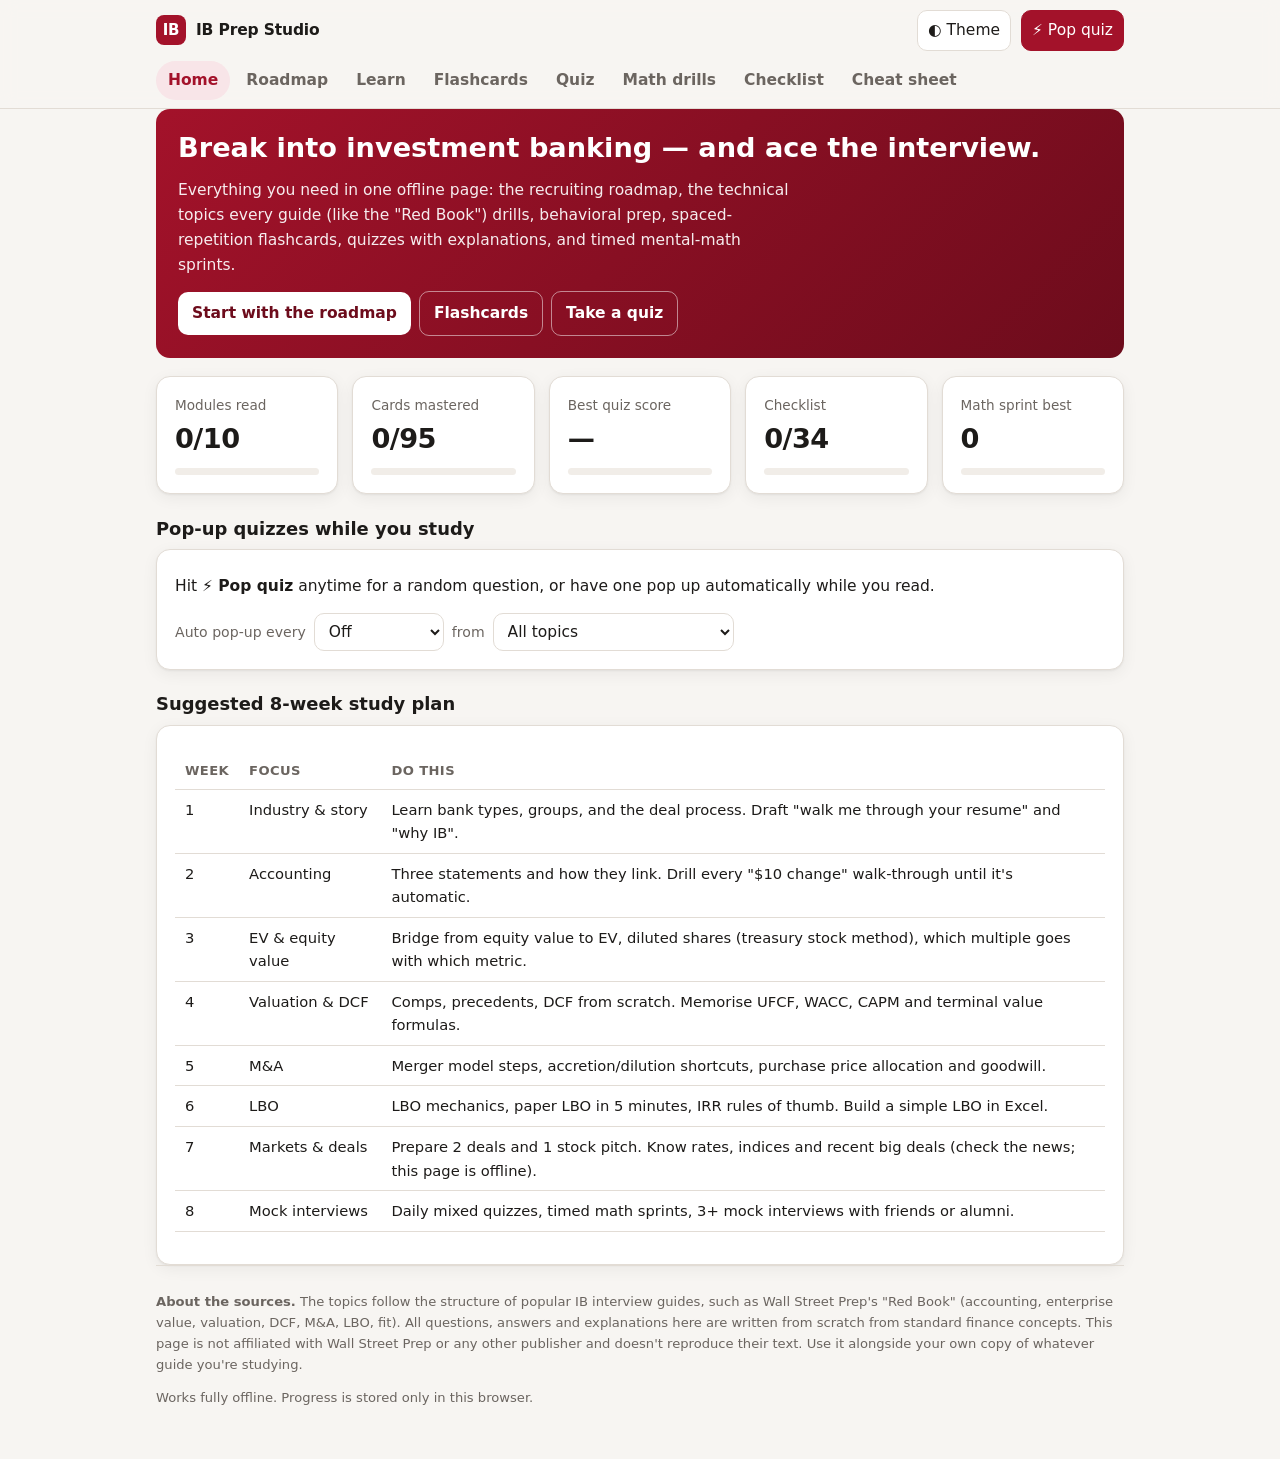
==== ib-prep/index.html @ a28af433 "Add IB Prep Studio: offline investment banking interview prep page Single self-contained HTML file (" ====
<!doctype html>
<html lang="en">
<head>
<meta charset="utf-8">
<meta name="viewport" content="width=device-width, initial-scale=1">
<title>IB Prep Studio</title>
<meta name="description" content="Offline study guide for breaking into investment banking: roadmap, technicals, flashcards, quizzes and mental-math drills.">
<style>
:root{
  --bg:#f7f5f2; --surface:#ffffff; --surface-2:#f1ede8; --text:#1d1b19; --muted:#6b6560;
  --border:#e2dcd5; --accent:#a3122a; --accent-2:#c7354b; --accent-soft:#f8e5e8;
  --good:#1f7a4d; --good-soft:#e2f3ea; --bad:#b42318; --bad-soft:#fde8e6; --warn:#9a6700; --warn-soft:#fff4d6;
  --shadow:0 1px 2px rgba(0,0,0,.05),0 4px 16px rgba(0,0,0,.06);
  --radius:14px;
  --mono:ui-monospace,SFMono-Regular,Menlo,Consolas,monospace;
}
@media (prefers-color-scheme: dark){
  :root:not([data-theme="light"]){
    --bg:#141213; --surface:#1d1b1c; --surface-2:#262324; --text:#f1ece8; --muted:#a8a09a;
    --border:#38332f; --accent:#e0566c; --accent-2:#f07a8c; --accent-soft:#3a1e24;
    --good:#4cc38a; --good-soft:#173326; --bad:#f2786b; --bad-soft:#3a1d1a; --warn:#e8b64c; --warn-soft:#3a2f14;
    --shadow:0 1px 2px rgba(0,0,0,.4),0 4px 16px rgba(0,0,0,.35);
  }
}
:root[data-theme="dark"]{
  --bg:#141213; --surface:#1d1b1c; --surface-2:#262324; --text:#f1ece8; --muted:#a8a09a;
  --border:#38332f; --accent:#e0566c; --accent-2:#f07a8c; --accent-soft:#3a1e24;
  --good:#4cc38a; --good-soft:#173326; --bad:#f2786b; --bad-soft:#3a1d1a; --warn:#e8b64c; --warn-soft:#3a2f14;
  --shadow:0 1px 2px rgba(0,0,0,.4),0 4px 16px rgba(0,0,0,.35);
}
*{box-sizing:border-box}
html{-webkit-text-size-adjust:100%}
body{margin:0;background:var(--bg);color:var(--text);font:15.5px/1.6 system-ui,-apple-system,"Segoe UI",Roboto,"Helvetica Neue",Arial,sans-serif}
a{color:var(--accent)}
code,.mono{font-family:var(--mono);font-size:.92em}
h1,h2,h3,h4{line-height:1.25;margin:0 0 .5em}
h2{font-size:1.45rem}
h3{font-size:1.12rem;margin-top:1.3em}
p{margin:.4em 0 .9em}
ul,ol{padding-left:1.25em;margin:.3em 0 1em}
li{margin:.25em 0}
button{font:inherit;color:inherit}
.wrap{max-width:1000px;margin:0 auto;padding:0 16px}

/* header */
header.top{position:sticky;top:0;z-index:20;background:var(--bg);background:color-mix(in srgb,var(--bg) 88%,transparent);backdrop-filter:blur(8px);border-bottom:1px solid var(--border)}
.bar{display:flex;align-items:center;gap:10px;padding:10px 0}
.brand{display:flex;align-items:center;gap:10px;font-weight:700;letter-spacing:-.01em;margin-right:auto;min-width:0}
.logo{width:30px;height:30px;border-radius:8px;background:var(--accent);color:#fff;display:grid;place-items:center;font-size:15px;flex:none}
.brand span{white-space:nowrap;overflow:hidden;text-overflow:ellipsis}
.iconbtn{border:1px solid var(--border);background:var(--surface);border-radius:10px;padding:7px 10px;cursor:pointer;white-space:nowrap}
.iconbtn:hover{border-color:var(--accent)}
.popbtn{background:var(--accent);color:#fff;border-color:var(--accent)}
.popbtn:hover{background:var(--accent-2)}
nav.tabs{display:flex;gap:4px;overflow-x:auto;padding:0 0 8px;scrollbar-width:none}
nav.tabs::-webkit-scrollbar{display:none}
nav.tabs button{border:0;background:transparent;padding:7px 12px;border-radius:999px;cursor:pointer;white-space:nowrap;color:var(--muted);font-weight:550}
nav.tabs button[aria-selected="true"]{background:var(--accent-soft);color:var(--accent)}
nav.tabs button:hover{color:var(--text)}

main{padding:22px 0 80px}
section.view{display:none}
section.view.active{display:block}

.card{background:var(--surface);border:1px solid var(--border);border-radius:var(--radius);padding:18px;box-shadow:var(--shadow)}
.grid{display:grid;gap:14px}
.g2{grid-template-columns:repeat(auto-fit,minmax(260px,1fr))}
.g4{grid-template-columns:repeat(auto-fit,minmax(170px,1fr))}
.muted{color:var(--muted)}
.small{font-size:.88rem}
.pill{display:inline-block;padding:2px 9px;border-radius:999px;background:var(--surface-2);color:var(--muted);font-size:.8rem;font-weight:600}
.pill.acc{background:var(--accent-soft);color:var(--accent)}
.hero{padding:22px;border-radius:var(--radius);background:linear-gradient(135deg,var(--accent) 0%,#6d0c1c 100%);color:#fff;margin-bottom:18px}
.hero h1{font-size:1.7rem}
.hero p{opacity:.92;max-width:62ch}
.hero .row{display:flex;flex-wrap:wrap;gap:8px;margin-top:12px}
.hero button{background:#fff;color:#6d0c1c;border:0;border-radius:10px;padding:9px 14px;font-weight:650;cursor:pointer}
.hero button.ghost{background:transparent;color:#fff;border:1px solid rgba(255,255,255,.5)}
.stat .num{font-size:1.7rem;font-weight:750;letter-spacing:-.02em}
.stat .lbl{color:var(--muted);font-size:.85rem}
.meter{height:7px;background:var(--surface-2);border-radius:99px;overflow:hidden;margin-top:8px}
.meter > i{display:block;height:100%;background:var(--accent);border-radius:99px;transition:width .3s}
.note{border-left:3px solid var(--accent);background:var(--accent-soft);padding:10px 14px;border-radius:0 10px 10px 0;margin:12px 0}
.note.warn{border-color:var(--warn);background:var(--warn-soft)}
.formula{font-family:var(--mono);background:var(--surface-2);border:1px solid var(--border);border-radius:10px;padding:10px 12px;margin:8px 0 12px;overflow-x:auto;white-space:pre;font-size:.88rem;line-height:1.55}
table{width:100%;border-collapse:collapse;margin:8px 0 14px;font-size:.92rem}
th,td{text-align:left;padding:8px 10px;border-bottom:1px solid var(--border);vertical-align:top}
th{color:var(--muted);font-weight:600;font-size:.82rem;text-transform:uppercase;letter-spacing:.03em}
.tablewrap{overflow-x:auto}
.tablewrap table{min-width:520px}
.btn{border:1px solid var(--border);background:var(--surface);border-radius:10px;padding:9px 14px;cursor:pointer;font-weight:600}
.btn:hover{border-color:var(--accent)}
.btn.primary{background:var(--accent);border-color:var(--accent);color:#fff}
.btn.primary:hover{background:var(--accent-2)}
.btn.good{background:var(--good);border-color:var(--good);color:#fff}
.btn.bad{background:var(--bad);border-color:var(--bad);color:#fff}
.btn:disabled{opacity:.5;cursor:not-allowed}
.row{display:flex;flex-wrap:wrap;gap:8px;align-items:center}
select,input[type=text],input[type=search],input[type=number]{font:inherit;color:var(--text);background:var(--surface);border:1px solid var(--border);border-radius:10px;padding:8px 10px;max-width:100%}
select:focus,input:focus,button:focus-visible{outline:2px solid var(--accent);outline-offset:1px}

/* timeline */
.timeline{position:relative;margin:10px 0 0;padding-left:22px}
.timeline:before{content:"";position:absolute;left:7px;top:6px;bottom:6px;width:2px;background:var(--border)}
.step{position:relative;margin-bottom:16px}
.step:before{content:"";position:absolute;left:-20px;top:6px;width:12px;height:12px;border-radius:50%;background:var(--accent);box-shadow:0 0 0 3px var(--bg)}
.step h4{margin:0 0 4px}

/* learn */
.learn-layout{display:grid;grid-template-columns:230px 1fr;gap:18px;align-items:start}
.learn-layout > *{min-width:0}
.side{position:sticky;top:120px;display:flex;flex-direction:column;gap:2px}
.side button{border:0;background:transparent;text-align:left;padding:8px 10px;border-radius:9px;cursor:pointer;color:var(--muted);font-weight:550;display:flex;justify-content:space-between;gap:6px}
.side button[aria-current="true"]{background:var(--surface);color:var(--text);box-shadow:var(--shadow)}
.side button .tick{color:var(--good)}
.module h2{display:flex;align-items:center;gap:10px;flex-wrap:wrap}
.module-foot{display:flex;flex-wrap:wrap;gap:8px;margin-top:18px;padding-top:14px;border-top:1px solid var(--border)}
details{border:1px solid var(--border);border-radius:10px;padding:8px 12px;margin:8px 0;background:var(--surface)}
details summary{cursor:pointer;font-weight:600}
@media (max-width:760px){
  .learn-layout{grid-template-columns:1fr}
  .side{position:static;flex-direction:row;overflow-x:auto;scrollbar-width:none}
  .side::-webkit-scrollbar{display:none}
  .side button{white-space:nowrap}
}

/* flashcards */
.fc-stage{perspective:1400px;margin:14px 0}
.fc{position:relative;width:100%;min-height:300px;cursor:pointer;transform-style:preserve-3d;transition:transform .45s cubic-bezier(.2,.7,.2,1)}
.fc.flipped{transform:rotateY(180deg)}
.fc-face{position:absolute;inset:0;backface-visibility:hidden;-webkit-backface-visibility:hidden;background:var(--surface);border:1px solid var(--border);border-radius:18px;box-shadow:var(--shadow);padding:24px;display:flex;flex-direction:column;overflow:auto}
.fc-back{transform:rotateY(180deg)}
.fc-q{font-size:1.25rem;font-weight:650;margin:auto 0;text-align:center}
.fc-a{font-size:.98rem}
.fc-meta{display:flex;justify-content:space-between;gap:8px;color:var(--muted);font-size:.82rem}
.boxes{display:flex;gap:4px}
.boxes i{width:9px;height:9px;border-radius:50%;background:var(--surface-2);border:1px solid var(--border)}
.boxes i.on{background:var(--good);border-color:var(--good)}
.kbd{font-family:var(--mono);font-size:.78rem;border:1px solid var(--border);border-bottom-width:2px;border-radius:5px;padding:0 5px;background:var(--surface)}

/* quiz */
.opt{display:block;width:100%;text-align:left;border:1.5px solid var(--border);background:var(--surface);border-radius:12px;padding:12px 14px;margin:8px 0;cursor:pointer}
.opt:hover:not(:disabled){border-color:var(--accent)}
.opt.correct{border-color:var(--good);background:var(--good-soft)}
.opt.wrong{border-color:var(--bad);background:var(--bad-soft)}
.opt:disabled{cursor:default}
.explain{border-radius:10px;padding:10px 14px;margin-top:10px;background:var(--surface-2)}
.qhead{display:flex;justify-content:space-between;align-items:center;gap:8px;margin-bottom:10px;flex-wrap:wrap}
.qtext{font-size:1.12rem;font-weight:650;margin:6px 0 10px}

/* modal */
.overlay{position:fixed;inset:0;background:rgba(10,8,8,.55);display:none;align-items:center;justify-content:center;padding:16px;z-index:50}
.overlay.open{display:flex}
.modal{background:var(--bg);border:1px solid var(--border);border-radius:18px;max-width:620px;width:100%;max-height:90vh;overflow:auto;padding:20px;box-shadow:0 20px 60px rgba(0,0,0,.35);animation:pop .22s ease-out}
@keyframes pop{from{transform:scale(.96);opacity:0}to{transform:none;opacity:1}}
.modal-head{display:flex;justify-content:space-between;align-items:center;gap:10px;margin-bottom:6px}

/* checklist */
.chk{display:flex;gap:10px;align-items:flex-start;padding:8px 4px;border-bottom:1px dashed var(--border);cursor:pointer}
.chk input{margin-top:5px;accent-color:var(--accent);width:17px;height:17px;flex:none}
.chk.done span{color:var(--muted);text-decoration:line-through}

/* drills */
.drill-q{font-size:2.1rem;font-weight:750;text-align:center;margin:18px 0 10px;font-family:var(--mono);letter-spacing:-.02em}
.drill-in{font-size:1.4rem;text-align:center;width:220px}
.timer{font-family:var(--mono);font-size:1.2rem;font-weight:700}
.flash-good{animation:fg .35s}
.flash-bad{animation:fb .35s}
@keyframes fg{50%{box-shadow:0 0 0 4px var(--good)}}
@keyframes fb{50%{box-shadow:0 0 0 4px var(--bad)}}

.toast{position:fixed;bottom:18px;left:50%;transform:translateX(-50%);background:var(--text);color:var(--bg);padding:10px 16px;border-radius:12px;font-weight:600;z-index:60;opacity:0;pointer-events:none;transition:opacity .25s}
.toast.show{opacity:1}
footer{color:var(--muted);font-size:.82rem;padding:20px 0 40px;border-top:1px solid var(--border)}
@media (max-width:520px){
  .hide-sm{display:none}
  .fc{min-height:340px}
  .fc-q{font-size:1.1rem}
  .hero h1{font-size:1.4rem}
}
</style>
</head>
<body>
<header class="top">
  <div class="wrap">
    <div class="bar">
      <div class="brand"><div class="logo">IB</div><span>IB Prep Studio</span></div>
      <button class="iconbtn" id="themeBtn" title="Toggle theme">◐<span class="hide-sm"> Theme</span></button>
      <button class="iconbtn popbtn" id="popBtn" title="Random pop quiz question">⚡<span class="hide-sm"> Pop quiz</span></button>
    </div>
    <nav class="tabs" role="tablist" id="tabs">
      <button data-view="home">Home</button>
      <button data-view="roadmap">Roadmap</button>
      <button data-view="learn">Learn</button>
      <button data-view="flash">Flashcards</button>
      <button data-view="quiz">Quiz</button>
      <button data-view="drills">Math drills</button>
      <button data-view="check">Checklist</button>
      <button data-view="cheat">Cheat sheet</button>
    </nav>
  </div>
</header>

<main class="wrap">

<!-- HOME -->
<section class="view" id="view-home">
  <div class="hero">
    <h1>Break into investment banking — and ace the interview.</h1>
    <p>Everything you need in one offline page: the recruiting roadmap, the technical topics every guide (like the "Red Book") drills, behavioral prep, spaced-repetition flashcards, quizzes with explanations, and timed mental-math sprints.</p>
    <div class="row">
      <button data-go="roadmap">Start with the roadmap</button>
      <button class="ghost" data-go="flash">Flashcards</button>
      <button class="ghost" data-go="quiz">Take a quiz</button>
    </div>
  </div>
  <div class="grid g4" id="dash"></div>
  <h3>Pop-up quizzes while you study</h3>
  <div class="card">
    <p>Hit <b>⚡ Pop quiz</b> anytime for a random question, or have one pop up automatically while you read.</p>
    <div class="row">
      <label for="popInterval" class="small muted">Auto pop-up every</label>
      <select id="popInterval">
        <option value="0">Off</option>
        <option value="3">3 minutes</option>
        <option value="5">5 minutes</option>
        <option value="10">10 minutes</option>
        <option value="15">15 minutes</option>
      </select>
      <label for="popTopic" class="small muted">from</label>
      <select id="popTopic"></select>
    </div>
  </div>
  <h3>Suggested 8-week study plan</h3>
  <div class="card tablewrap">
    <table>
      <thead><tr><th>Week</th><th>Focus</th><th>Do this</th></tr></thead>
      <tbody>
        <tr><td>1</td><td>Industry &amp; story</td><td>Learn bank types, groups, and the deal process. Draft "walk me through your resume" and "why IB".</td></tr>
        <tr><td>2</td><td>Accounting</td><td>Three statements and how they link. Drill every "$10 change" walk-through until it's automatic.</td></tr>
        <tr><td>3</td><td>EV &amp; equity value</td><td>Bridge from equity value to EV, diluted shares (treasury stock method), which multiple goes with which metric.</td></tr>
        <tr><td>4</td><td>Valuation &amp; DCF</td><td>Comps, precedents, DCF from scratch. Memorise UFCF, WACC, CAPM and terminal value formulas.</td></tr>
        <tr><td>5</td><td>M&amp;A</td><td>Merger model steps, accretion/dilution shortcuts, purchase price allocation and goodwill.</td></tr>
        <tr><td>6</td><td>LBO</td><td>LBO mechanics, paper LBO in 5 minutes, IRR rules of thumb. Build a simple LBO in Excel.</td></tr>
        <tr><td>7</td><td>Markets &amp; deals</td><td>Prepare 2 deals and 1 stock pitch. Know rates, indices and recent big deals (check the news; this page is offline).</td></tr>
        <tr><td>8</td><td>Mock interviews</td><td>Daily mixed quizzes, timed math sprints, 3+ mock interviews with friends or alumni.</td></tr>
      </tbody>
    </table>
  </div>
</section>

<!-- ROADMAP -->
<section class="view" id="view-roadmap">
  <h2>The roadmap: how people actually get in</h2>
  <p class="muted">Timelines shift every year and differ by country. Check your school's career office and bank websites for current dates.</p>

  <div class="grid g2">
    <div class="card">
      <h3 style="margin-top:0">The recruiting funnel</h3>
      <div class="timeline">
        <div class="step"><h4>1 · Foundations</h4><div class="small">Strong grades, a finance or investing club, leadership roles, any finance-adjacent experience (boutique, Big 4 valuation/transaction services, corporate finance, equity research, PE/VC internships).</div></div>
        <div class="step"><h4>2 · Networking</h4><div class="small">Alumni and bankers via cold emails and LinkedIn. Aim for 2–4 calls a week and track every contact. Referrals get you past resume screens.</div></div>
        <div class="step"><h4>3 · Applications</h4><div class="small">Apply early: many programs fill on a rolling basis. One-page resume, tailored cover letter where required.</div></div>
        <div class="step"><h4>4 · Screens</h4><div class="small">Online tests (numerical, logical, situational), recorded video interviews (HireVue-style), phone screens.</div></div>
        <div class="step"><h4>5 · Superday</h4><div class="small">3–6 back-to-back interviews with analysts up to MDs: fit, technicals, deal discussion. Some firms add a case study or modeling test.</div></div>
        <div class="step"><h4>6 · Internship → return offer</h4><div class="small">The summer internship is the main route to a full-time analyst offer. Work hard, be reliable, catch your own mistakes.</div></div>
      </div>
    </div>
    <div class="card">
      <h3 style="margin-top:0">Entry points</h3>
      <table>
        <tr><th>Route</th><th>Notes</th></tr>
        <tr><td><b>Undergrad summer analyst</b></td><td>Main route. In the US, recruiting for junior-year internships often starts in sophomore year.</td></tr>
        <tr><td><b>UK / Europe</b></td><td>Spring weeks (first year) → summer internship (penultimate year), plus off-cycle internships.</td></tr>
        <tr><td><b>Asia (HK, SG, SEA)</b></td><td>Summer and off-cycle internships are common. Local language and market knowledge are real advantages.</td></tr>
        <tr><td><b>MBA associate</b></td><td>Career switchers. Summer associate between MBA years.</td></tr>
        <tr><td><b>Lateral</b></td><td>From Big 4 deal advisory, corporate banking, boutiques, or corporate development. Your deal experience matters most.</td></tr>
      </table>
    </div>
  </div>

  <h3>Know the landscape</h3>
  <div class="grid g2">
    <div class="card">
      <h4>Bank tiers</h4>
      <ul class="small">
        <li><b>Bulge bracket:</b> global, full-service (e.g., Goldman Sachs, Morgan Stanley, J.P. Morgan, BofA, Citi). Big balance sheets, every product.</li>
        <li><b>Elite boutiques:</b> advisory-focused, big M&amp;A deals (e.g., Evercore, Lazard, Centerview, PJT, Moelis, Perella Weinberg).</li>
        <li><b>Middle market:</b> smaller deals, often private companies (e.g., Houlihan Lokey, William Blair, Harris Williams, Baird, Lincoln).</li>
        <li><b>Regional / local banks &amp; boutiques:</b> strong in their home market. A good way in, and a good way to lateral later.</li>
      </ul>
    </div>
    <div class="card">
      <h4>Groups</h4>
      <ul class="small">
        <li><b>Coverage (industry):</b> TMT, Healthcare, FIG (banks/insurers), Industrials, Consumer &amp; Retail, Energy, Real Estate, Infrastructure.</li>
        <li><b>Product:</b> M&amp;A, ECM (IPOs, follow-ons), DCM (bonds), Leveraged Finance, Restructuring.</li>
        <li><b>Hierarchy:</b> Analyst → Associate → Vice President → Director / SVP → Managing Director.</li>
      </ul>
    </div>
  </div>

  <h3>What an analyst actually does</h3>
  <div class="card">
    <ul>
      <li>Builds and updates <b>models</b>: comps, DCFs, merger models, LBOs, three-statement models.</li>
      <li>Makes <b>pitch books</b> and marketing materials: teasers, CIMs, management presentations.</li>
      <li>Runs <b>deal process</b> logistics: buyer lists, data rooms, NDAs, tracking bids, diligence requests.</li>
      <li>Checks everything. Accuracy and attention to detail matter more than brilliance in year one.</li>
    </ul>
    <h4>A typical sell-side M&amp;A process</h4>
    <ol class="small">
      <li><b>Preparation:</b> pitch and win the mandate, gather information, build the model, write the teaser and CIM, build the buyer list.</li>
      <li><b>Round 1:</b> send teasers → buyers sign NDAs → CIM → non-binding indications of interest (IOIs).</li>
      <li><b>Round 2:</b> shortlist → management presentations, data room access, site visits → binding letters of intent (LOIs) with a markup of the purchase agreement.</li>
      <li><b>Negotiation &amp; signing:</b> pick the winner, negotiate the purchase agreement (SPA / merger agreement), fairness opinion, sign.</li>
      <li><b>Closing:</b> regulatory and shareholder approvals, financing, close.</li>
    </ol>
  </div>

  <h3>Networking that works</h3>
  <div class="grid g2">
    <div class="card">
      <h4>Cold email template</h4>
      <div class="formula" style="white-space:pre-wrap">Subject: [School] student — quick question about [Bank] [Group]

Hi [Name],

I'm a [year] at [School] studying [major], and I'm interested in [group / investment banking]. I noticed you also [went to X / worked at Y] and would really value 15 minutes of your perspective on your path and the team.

Would you have time for a short call in the next two weeks? Happy to work around your schedule.

Best,
[Name] · [phone] · resume attached</div>
    </div>
    <div class="card">
      <h4>Coffee chat playbook</h4>
      <ul class="small">
        <li>Research them first: LinkedIn, deals their group announced.</li>
        <li>Open with a 30-second version of your story.</li>
        <li>Ask about <i>them</i>: how they chose the group, a deal they enjoyed, what makes analysts successful, culture.</li>
        <li>Don't ask for a job. At the end ask: "Is there anyone else you'd suggest I speak with?"</li>
        <li>Thank-you note within 24 hours; update them occasionally (e.g., when you apply).</li>
        <li>Track name, firm, date, notes, and follow-up in a spreadsheet.</li>
      </ul>
    </div>
  </div>

  <h3>Resume rules</h3>
  <div class="card">
    <ul>
      <li><b>One page.</b> Education at the top (students), then experience, then leadership/activities, then skills &amp; interests.</li>
      <li>Every bullet: <b>action verb + what you did + quantified result</b>. "Built a DCF valuing a $250M target, used in the investment committee memo" beats "Helped with valuation".</li>
      <li>Include GPA if strong; test scores optional by region.</li>
      <li>Interests line: specific and true (they will ask about it).</li>
      <li>Anything on the page is fair game in an interview. Be ready to go deep on every line.</li>
    </ul>
  </div>
</section>

<!-- LEARN -->
<section class="view" id="view-learn">
  <div class="learn-layout">
    <div class="side" id="learnSide"></div>
    <div id="learnBody"></div>
  </div>
</section>

<!-- FLASHCARDS -->
<section class="view" id="view-flash">
  <h2>Flashcards</h2>
  <div class="row">
    <select id="fcDeck" aria-label="Deck"></select>
    <select id="fcMode" aria-label="Mode">
      <option value="due">Not yet mastered</option>
      <option value="all">All cards</option>
    </select>
    <input type="search" id="fcSearch" placeholder="Search cards…" aria-label="Search cards">
    <button class="btn" id="fcShuffle">Shuffle</button>
  </div>
  <div class="row small muted" style="margin-top:10px" id="fcStats"></div>
  <div class="meter"><i id="fcMeter" style="width:0"></i></div>
  <div class="fc-stage">
    <div class="fc" id="fc" tabindex="0" aria-live="polite">
      <div class="fc-face fc-front"><div class="fc-meta"><span id="fcTopic"></span><span id="fcPos"></span></div><div class="fc-q" id="fcQ"></div><div class="small muted" style="text-align:center">Tap or press <span class="kbd">Space</span> to flip</div></div>
      <div class="fc-face fc-back"><div class="fc-meta"><span>Answer</span><span class="boxes" id="fcBoxes"></span></div><div class="fc-a" id="fcA"></div></div>
    </div>
  </div>
  <div class="row" style="justify-content:center">
    <button class="btn" id="fcPrev">← Prev</button>
    <button class="btn bad" id="fcAgain">Again <span class="kbd">1</span></button>
    <button class="btn good" id="fcGot">Got it <span class="kbd">2</span></button>
    <button class="btn" id="fcNext">Next →</button>
  </div>
  <p class="small muted" style="text-align:center;margin-top:12px">Spaced repetition: "Got it" three times marks a card as mastered. "Again" sends it back to the start. Progress is saved in this browser.</p>
  <div style="text-align:center"><button class="btn" id="fcReset">Reset flashcard progress</button></div>
</section>

<!-- QUIZ -->
<section class="view" id="view-quiz">
  <h2>Quiz</h2>
  <div id="quizSetup" class="card">
    <div class="row">
      <label class="small muted" for="qTopic">Topic</label>
      <select id="qTopic"></select>
      <label class="small muted" for="qCount">Questions</label>
      <select id="qCount"><option>5</option><option selected>10</option><option>20</option><option value="999">All</option></select>
      <label class="small muted"><input type="checkbox" id="qTimed"> 45s timer per question</label>
      <button class="btn primary" id="qStart">Start quiz</button>
    </div>
    <div id="qHistory" class="small muted" style="margin-top:12px"></div>
  </div>
  <div id="quizRun" class="card" style="display:none"></div>
</section>

<!-- DRILLS -->
<section class="view" id="view-drills">
  <h2>Mental-math sprint</h2>
  <p class="muted">Banks and online tests reward quick arithmetic: percentages, multiples, growth. Answer as many as you can in 60 seconds. Answers are whole numbers.</p>
  <div class="card" id="drillCard" style="text-align:center">
    <div class="row" style="justify-content:space-between">
      <span>Score: <b id="drScore">0</b></span>
      <span class="timer" id="drTimer">60.0</span>
      <span class="small muted">Best: <b id="drBest">0</b></span>
    </div>
    <div class="drill-q" id="drQ">Ready?</div>
    <div class="row" style="justify-content:center">
      <input type="number" inputmode="decimal" id="drIn" class="drill-in" aria-label="Your answer" disabled>
    </div>
    <div class="row" style="justify-content:center;margin-top:12px">
      <button class="btn primary" id="drStart">Start 60s sprint</button>
      <button class="btn" id="drSkip" disabled>Skip</button>
    </div>
    <div id="drLog" class="small muted" style="margin-top:12px;text-align:left"></div>
  </div>
  <h3>Brain teasers</h3>
  <div id="teasers"></div>
</section>

<!-- CHECKLIST -->
<section class="view" id="view-check">
  <h2>Prep checklist</h2>
  <p class="muted">Tick things off as you go. Saved in this browser.</p>
  <div class="meter" style="margin-bottom:16px"><i id="chkMeter" style="width:0"></i></div>
  <div class="grid g2" id="checklist"></div>
</section>

<!-- CHEAT SHEET -->
<section class="view" id="view-cheat">
  <h2>Formula cheat sheet</h2>
  <div class="grid g2">
    <div class="card"><h4>Enterprise value bridge</h4>
<div class="formula">EV = Equity Value
   + Debt + Preferred Stock
   + Noncontrolling Interest
   − Cash &amp; Equivalents
   (+ other debt-like items:
      leases, unfunded pensions)</div></div>
    <div class="card"><h4>Diluted shares (treasury stock method)</h4>
<div class="formula">New shares = ITM options
  − (options × strike) ÷ share price
Diluted = Basic + New shares (+ ITM RSUs,
  ITM convertibles)</div></div>
    <div class="card"><h4>Unlevered free cash flow</h4>
<div class="formula">UFCF = EBIT × (1 − t)
     + D&amp;A (and other non-cash)
     − CapEx
     − Increase in NWC</div></div>
    <div class="card"><h4>Levered free cash flow</h4>
<div class="formula">LFCF = Net Income + D&amp;A
     − CapEx − Increase in NWC
     − Mandatory debt repayment
(discount at cost of equity → equity value)</div></div>
    <div class="card"><h4>WACC &amp; CAPM</h4>
<div class="formula">WACC = E/(D+E) × Re + D/(D+E) × Rd × (1 − t)
Re   = Rf + β × (Equity Risk Premium)</div></div>
    <div class="card"><h4>Beta</h4>
<div class="formula">βu = βL ÷ [1 + (1 − t) × D/E]
βL = βu × [1 + (1 − t) × D/E]</div></div>
    <div class="card"><h4>Terminal value</h4>
<div class="formula">Gordon growth:
  TVn = FCFn × (1 + g) ÷ (WACC − g)
Exit multiple:
  TVn = EBITDAn × exit multiple
PV  = TVn ÷ (1 + WACC)^n</div></div>
    <div class="card"><h4>Accretion / dilution shortcut</h4>
<div class="formula">Cost of cash  = forgone interest × (1 − t)
Cost of debt  = interest rate × (1 − t)
Cost of stock = acquirer E/P (1 ÷ P/E)
Yield of target = target E/P at purchase price
Accretive if weighted cost &lt; target yield</div></div>
    <div class="card"><h4>Returns (LBO)</h4>
<div class="formula">MOIC = Exit equity ÷ Entry equity
IRR  ≈ MOIC^(1/years) − 1
2x/3y ≈ 26%   2x/5y ≈ 15%
3x/3y ≈ 44%   3x/5y ≈ 25%
Rule of 72: years to double ≈ 72 ÷ rate</div></div>
    <div class="card"><h4>Banks (FIG)</h4>
<div class="formula">NIM  = Net interest income ÷ avg earning assets
CIR  = Operating expenses ÷ operating income
LDR  = Loans ÷ Deposits
ROE  = Net income ÷ avg equity
P/BV (justified) = (ROE − g) ÷ (COE − g)</div></div>
  </div>
</section>

<footer>
  <p><b>About the sources.</b> The topics follow the structure of popular IB interview guides, such as Wall Street Prep's "Red Book" (accounting, enterprise value, valuation, DCF, M&amp;A, LBO, fit). All questions, answers and explanations here are written from scratch from standard finance concepts. This page is not affiliated with Wall Street Prep or any other publisher and doesn't reproduce their text. Use it alongside your own copy of whatever guide you're studying.</p>
  <p>Works fully offline. Progress is stored only in this browser.</p>
</footer>
</main>

<div class="overlay" id="overlay" role="dialog" aria-modal="true" aria-labelledby="modalTitle">
  <div class="modal" id="modal"></div>
</div>
<div class="toast" id="toast"></div>

<script>
"use strict";
/* ---------------- storage ---------------- */
const store = {
  get(k, d){ try{ const v = localStorage.getItem("ibprep:"+k); return v == null ? d : JSON.parse(v); }catch(e){ return d; } },
  set(k, v){ try{ localStorage.setItem("ibprep:"+k, JSON.stringify(v)); }catch(e){} }
};

/* ---------------- topics ---------------- */
const TOPICS = {
  acc:  "Accounting",
  ev:   "Equity & Enterprise Value",
  val:  "Valuation",
  dcf:  "DCF",
  ma:   "M&A",
  lbo:  "LBO",
  fig:  "Banks (FIG)",
  mkt:  "Industry & Markets",
  beh:  "Behavioral / Fit",
  math: "Brain teasers & Math"
};

/* ---------------- learn modules ---------------- */
const MODULES = [
{ id:"acc", title:"Accounting", body:`
<p>Accounting is the language of every model. Interviewers test whether you can move numbers through the three statements without thinking.</p>
<h3>The three statements</h3>
<ul>
<li><b>Income statement (IS):</b> revenue minus expenses over a period → net income.</li>
<li><b>Balance sheet (BS):</b> a snapshot at a point in time. <code>Assets = Liabilities + Equity</code>.</li>
<li><b>Cash flow statement (CFS):</b> starts with net income, adjusts for non-cash items and working capital (CFO), then investing (CFI) and financing (CFF) → net change in cash.</li>
</ul>
<h3>How they link</h3>
<ol>
<li>Net income → top of the CFS, and → retained earnings on the BS (minus dividends).</li>
<li>Non-cash expenses (D&amp;A, stock-based compensation, impairments) are added back on the CFS.</li>
<li>Changes in operating assets and liabilities (AR, inventory, AP, deferred revenue) → CFO.</li>
<li>CapEx (CFI) increases PP&amp;E; depreciation reduces it.</li>
<li>Debt and equity issuance or repayment, and dividends → CFF and the matching BS lines.</li>
<li>Ending cash on the CFS = cash on the BS. If the BS balances, you're done.</li>
</ol>
<h3>The "$10 change" walk-through (25% tax)</h3>
<p>Always go <b>IS → CFS → BS</b> and finish by checking that the BS balances.</p>
<div class="tablewrap"><table>
<tr><th>Change</th><th>Income statement</th><th>Cash flow statement</th><th>Balance sheet</th></tr>
<tr><td>Depreciation +10</td><td>Pre-tax −10, NI −7.5</td><td>NI −7.5, add back +10 → cash +2.5</td><td>Cash +2.5, PP&amp;E −10 (assets −7.5); RE −7.5</td></tr>
<tr><td>Inventory +10 bought with cash</td><td>No change</td><td>Inventory increase −10 → cash −10</td><td>Inventory +10, cash −10. No net change</td></tr>
<tr><td>Inventory +10 on credit (AP)</td><td>No change</td><td>Inventory −10, AP +10 → cash 0</td><td>Inventory +10; AP +10</td></tr>
<tr><td>Inventory write-down 10</td><td>Pre-tax −10, NI −7.5</td><td>NI −7.5, add back +10 → cash +2.5</td><td>Cash +2.5, inventory −10; RE −7.5</td></tr>
<tr><td>Sale of 10 on credit (AR)</td><td>Revenue +10, NI +7.5</td><td>NI +7.5, AR increase −10 → cash −2.5</td><td>AR +10, cash −2.5 (assets +7.5); RE +7.5</td></tr>
<tr><td>Stock-based comp 10</td><td>Pre-tax −10, NI −7.5</td><td>NI −7.5, add back +10 → cash +2.5</td><td>Cash +2.5; RE −7.5, APIC +10</td></tr>
<tr><td>Dividend 10</td><td>No change</td><td>CFF −10</td><td>Cash −10; RE −10</td></tr>
<tr><td>Borrow 100 to buy PP&amp;E</td><td>No change (at first)</td><td>CFI −100, CFF +100 → cash 0</td><td>PP&amp;E +100; debt +100</td></tr>
</table></div>
<details><summary>Harder: the year after borrowing 100 for PP&amp;E (10% interest, 10-year life, 10 of principal repaid)</summary>
<p><b>IS:</b> depreciation 10 + interest 10 → pre-tax −20, NI −15.<br>
<b>CFS:</b> NI −15 + D&amp;A 10 = CFO −5; debt repayment −10 in CFF → cash −15.<br>
<b>BS:</b> cash −15, PP&amp;E −10 → assets −25. Debt −10, RE −15 → L+E −25. ✔</p></details>
<details><summary>Deferred revenue: customer prepays 100 for a service delivered next year</summary>
<p><b>Cash received:</b> cash +100, deferred revenue (liability) +100; on the CFS, the increase in deferred revenue is +100 in CFO.<br>
<b>When delivered:</b> revenue +100 → NI +75. CFS: NI +75, deferred revenue decrease −100 → cash −25 (the tax paid). BS: cash −25; deferred revenue −100, RE +75. ✔</p></details>
<h3>Must-know concepts</h3>
<ul>
<li><b>Working capital</b> = current assets − current liabilities. Models use <i>operating</i> NWC: (AR + inventory + prepaids) − (AP + accrued expenses + deferred revenue). An increase in NWC uses cash.</li>
<li><b>Goodwill:</b> the purchase price above the fair value of the target's net identifiable assets. Not amortized under US GAAP or IFRS for public companies; tested for impairment.</li>
<li><b>Deferred tax liability (DTL):</b> book taxes higher than cash taxes today (e.g., accelerated tax depreciation), so you pay more later. A <b>DTA</b> is the reverse (e.g., NOLs).</li>
<li><b>FIFO vs LIFO</b> when prices are rising: LIFO → higher COGS, lower NI, lower taxes, lower inventory. IFRS bans LIFO.</li>
<li><b>Capitalize vs expense:</b> capitalize when the benefit lasts more than a year (PP&amp;E, some software), expense when it's used up in the period.</li>
<li><b>EBITDA:</b> a proxy for operating cash flow that ignores capital structure. It ignores CapEx, working capital, interest and taxes, so a company can have positive EBITDA and still go bankrupt.</li>
<li><b>Leases (ASC 842 / IFRS 16):</b> most leases put a right-of-use asset and a lease liability on the balance sheet.</li>
</ul>`},
{ id:"ev", title:"Equity & Enterprise Value", body:`
<p><b>Equity value</b> is what the business is worth to common shareholders: diluted shares × share price. <b>Enterprise value</b> is what the core operations are worth to <i>all</i> capital providers.</p>
<div class="formula">EV = Equity Value + Debt + Preferred + Noncontrolling Interest − Cash</div>
<h3>Why each adjustment</h3>
<ul>
<li><b>Add debt and preferred:</b> other investors with claims on the operating assets.</li>
<li><b>Subtract cash:</b> a non-operating asset. In a sale, the buyer effectively gets it back (or it pays down debt).</li>
<li><b>Add NCI:</b> if a parent owns more than 50% of a subsidiary, it consolidates 100% of the subsidiary's revenue and EBITDA. Adding NCI makes EV cover that same 100%.</li>
<li><b>Equity investments</b> (associates, under 50% owned) are often <i>subtracted</i>, because their earnings aren't in EBITDA.</li>
</ul>
<h3>Diluted shares: treasury stock method</h3>
<p>Assume in-the-money options are exercised, and the company uses the proceeds to buy back shares at the current price.</p>
<div class="formula">Example: 100 basic shares at $20; 10 options with a $10 strike
Proceeds = 10 × $10 = $100 → buys back $100 ÷ $20 = 5 shares
Net new shares = 10 − 5 = 5 → diluted = 105</div>
<p>In-the-money <b>convertible bonds</b>: count the conversion shares and take the bond out of debt. Out-of-the-money: leave it as debt.</p>
<h3>What changes what?</h3>
<div class="tablewrap"><table>
<tr><th>Event</th><th>Equity value</th><th>Enterprise value</th></tr>
<tr><td>Raise $100 debt, keep it as cash</td><td>No change</td><td>No change (debt +100, cash +100)</td></tr>
<tr><td>Issue $100 of new shares</td><td>+100</td><td>No change (cash offsets)</td></tr>
<tr><td>Pay a $50 dividend</td><td>−50</td><td>No change</td></tr>
<tr><td>Spend $100 cash on PP&amp;E</td><td>No change</td><td>+100 (cash became an operating asset)</td></tr>
<tr><td>Use $100 cash to repay debt</td><td>No change</td><td>No change</td></tr>
</table></div>
<h3>Matching multiples</h3>
<p>The numerator and denominator must belong to the same investors.</p>
<ul>
<li><b>EV multiples:</b> EV/Revenue, EV/EBITDA, EV/EBIT, EV/UFCF (metrics before interest, so they belong to everyone).</li>
<li><b>Equity value multiples:</b> P/E, P/BV, P/TBV, Price/LFCF (metrics after interest, so they belong to shareholders).</li>
<li>EV/Net income is a mismatch. So is P/EBITDA.</li>
</ul>
<div class="note">Equity value can't be negative (shares don't trade below zero), but <b>EV can</b>: e.g., a company with more cash than its market cap plus debt.</div>`},
{ id:"val", title:"Valuation", body:`
<h3>The core methods</h3>
<ul>
<li><b>Trading comparables (comps):</b> value the target using multiples of similar public companies.</li>
<li><b>Precedent transactions:</b> multiples paid in past acquisitions of similar companies.</li>
<li><b>DCF:</b> intrinsic value, the present value of future cash flows.</li>
<li>Others: <b>LBO analysis</b> (what a sponsor could pay), <b>sum-of-the-parts</b> (conglomerates), <b>liquidation</b> (distress), <b>DDM</b> and <b>P/BV</b> for banks.</li>
</ul>
<h3>How to run comps</h3>
<ol>
<li>Pick peers by industry, size, geography, growth, margins and business model.</li>
<li>Gather financials: LTM and forward estimates. Calendarize to a common fiscal year end and remove one-offs.</li>
<li>Calculate EV and equity value, then the multiples (EV/EBITDA, EV/Revenue, P/E…).</li>
<li>Apply the range (e.g., 25th–75th percentile or median) to the target's metrics.</li>
</ol>
<h3>Which method gives the highest value?</h3>
<p>Usually <b>precedent transactions</b>, because they include a <b>control premium</b> (often 20–40%) and expected synergies. A DCF can come out higher or lower: it's the most sensitive to assumptions. LBO analysis often sets the <i>floor</i>, because sponsors need a minimum return and have no synergies.</p>
<h3>Football field</h3>
<p>A bar chart with the valuation range from each method side by side, often with the 52-week trading range and the offer price. It's the standard summary page in a pitch book.</p>
<h3>Why does one company trade at a higher multiple?</h3>
<p>Faster growth, higher margins, higher returns on capital, lower risk (recurring revenue, diversification), market leadership, or takeover speculation.</p>
<h3>When does a DCF not work well?</h3>
<p>Early-stage companies with unpredictable or negative cash flows, and <b>banks and insurers</b>, where debt is part of operations rather than financing. For those, use P/BV, P/E and dividend discount models.</p>`},
{ id:"dcf", title:"DCF", body:`
<h3>Walk me through a DCF (30-second version)</h3>
<p>"Project the company's unlevered free cash flow for 5–10 years. Calculate a terminal value with either the Gordon growth or exit multiple method. Discount the cash flows and the terminal value to today at the WACC. Their sum is enterprise value. Subtract net debt and other claims to get equity value, then divide by diluted shares for an implied share price."</p>
<h3>Formulas</h3>
<div class="formula">UFCF = EBIT × (1 − t) + D&amp;A − CapEx − ΔNWC
WACC = E/(D+E) × Re + D/(D+E) × Rd × (1 − t)
Re   = Rf + β × ERP                       (CAPM)
βu   = βL ÷ [1 + (1 − t) × D/E]           (unlever peers, take median, relever)
TV   = FCFn × (1 + g) ÷ (WACC − g)        (Gordon growth)
TV   = EBITDAn × multiple                 (exit multiple)</div>
<h3>Key intuitions</h3>
<ul>
<li><b>Cost of equity > cost of debt:</b> equity is paid last and has no guaranteed returns, and interest is tax-deductible.</li>
<li>Adding some debt usually <b>lowers WACC</b> at first (cheaper, tax-deductible capital). Too much raises the cost of both debt and equity, and WACC climbs.</li>
<li>Terminal value often makes up <b>60–80%</b> of EV, which is why sensitivity tables on WACC and g (or the exit multiple) matter.</li>
<li>A 1% change in the <b>discount rate</b> usually moves value more than a 1% change in revenue.</li>
<li>The perpetual growth rate should not exceed long-term nominal GDP growth (often 2–3% for developed markets).</li>
<li>Cross-check: back into the implied exit multiple from a Gordon growth TV, and the implied growth rate from an exit multiple TV.</li>
<li><b>Mid-year convention</b> (cash arrives evenly through the year) discounts by n − 0.5 years, which <b>raises</b> value a little.</li>
<li><b>Levered DCF:</b> discount LFCF at the cost of equity to get <i>equity</i> value directly.</li>
</ul>
<h3>Worked mini-example</h3>
<div class="formula">Rf 4%, β 1.2, ERP 5% → Re = 4% + 1.2 × 5% = 10%
E 60%, D 40%, Rd 5%, t 25% → WACC = 0.6×10% + 0.4×5%×0.75 = 7.5%
FCF next year 105, g 2%, WACC 9% → TV = 105 ÷ 7% = 1,500</div>`},
{ id:"ma", title:"M&A", body:`
<h3>Why buy another company?</h3>
<p>Growth (new products, customers, geographies), synergies, market share and pricing power, technology and talent, vertical integration, tax benefits, or because the target is undervalued.</p>
<h3>Walk me through a merger model</h3>
<ol>
<li>Project both companies' financials. Set the purchase price (premium to the current price) and the funding mix (cash, debt, stock).</li>
<li>Purchase price allocation: write up assets, create new intangibles, calculate goodwill.</li>
<li>Combine the income statements: add synergies; subtract forgone interest on cash, new interest on debt, and new D&amp;A from write-ups.</li>
<li>Pro-forma EPS = combined net income ÷ (acquirer shares + new shares issued).</li>
<li>Compare with the acquirer's standalone EPS → <b>accretive</b> (higher) or <b>dilutive</b> (lower).</li>
</ol>
<h3>Accretion/dilution shortcuts (no synergies)</h3>
<ul>
<li><b>All stock:</b> accretive if the acquirer's P/E > the target's P/E at the purchase price.</li>
<li><b>General rule:</b> compare the weighted after-tax cost of the funding with the target's earnings yield (1 ÷ purchase P/E).
  <ul><li>Cost of cash = forgone interest rate × (1 − t)</li><li>Cost of debt = interest rate × (1 − t)</li><li>Cost of stock = acquirer's earnings yield = 1 ÷ acquirer P/E</li></ul></li>
</ul>
<div class="formula">Debt at 8% pre-tax, 25% tax → 6% after tax
Target bought at 10x P/E → earnings yield 10%
6% &lt; 10% → accretive</div>
<h3>Purchase price allocation &amp; goodwill</h3>
<div class="formula">Goodwill = Equity purchase price
         − (Target book value + asset write-ups − new DTL)
Example: price 1,000; BV 600; write-ups 100 (ignoring DTL)
→ Goodwill = 1,000 − 700 = 300</div>
<h3>Cash vs stock</h3>
<ul>
<li><b>Cash/debt:</b> cheaper when rates are low, doesn't dilute ownership, gives the seller certainty.</li>
<li><b>Stock:</b> when the acquirer's shares are richly valued, it lacks cash or debt capacity, or wants the seller to share the risk.</li>
</ul>
<h3>Deal vocabulary</h3>
<ul>
<li><b>IOI / LOI:</b> non-binding first-round bid / more definitive second-round bid.</li>
<li><b>Fairness opinion:</b> a bank's opinion to the board that the price is fair from a financial point of view.</li>
<li><b>Break fee:</b> what the target pays if it walks away, e.g., for a superior proposal. A <b>reverse break fee</b> is paid by the buyer (e.g., financing or regulatory failure).</li>
<li><b>Fixed vs floating exchange ratio:</b> a fixed number of shares vs a fixed value per target share.</li>
<li><b>Hostile defenses:</b> poison pill (shareholder rights plan), staggered board, white knight.</li>
<li><b>Revenue vs cost synergies:</b> cross-selling and pricing vs removing overlapping costs. Cost synergies are seen as more reliable.</li>
</ul>`},
{ id:"lbo", title:"LBO", body:`
<h3>Walk me through an LBO</h3>
<ol>
<li>A PE firm buys a company using a lot of debt plus some equity (often 40–60% equity today, depending on markets).</li>
<li>Build <b>sources &amp; uses</b>: uses = purchase equity, refinanced debt, fees; sources = new debt tranches + sponsor equity.</li>
<li>Project cash flows; use free cash flow to pay interest and pay down debt.</li>
<li>Exit after 3–7 years at a multiple of EBITDA. Exit equity = exit EV − remaining net debt.</li>
<li>Calculate <b>MOIC</b> and <b>IRR</b> on the sponsor's equity.</li>
</ol>
<h3>The three return drivers</h3>
<ol><li><b>EBITDA growth</b> (revenue growth, margin improvement)</li><li><b>Debt paydown</b> (deleveraging moves value from lenders to equity)</li><li><b>Multiple expansion</b> (exit at a higher multiple than entry; don't plan on it)</li></ol>
<h3>What makes a good LBO candidate</h3>
<p>Stable, predictable cash flow; low CapEx and working capital needs; strong market position; room for cost cuts; little existing debt; good management; a clear exit.</p>
<h3>Paper LBO (no calculator)</h3>
<div class="formula">Buy EBITDA 100 at 10x → EV 1,000
Funding: 60% debt (600) + 40% equity (400)
Year 5: EBITDA 130, exit at 10x → EV 1,300
Debt paid down to 300 → exit equity 1,000
MOIC = 1,000 ÷ 400 = 2.5x → IRR ≈ 20%</div>
<h3>IRR rules of thumb</h3>
<div class="tablewrap"><table><tr><th>MOIC</th><th>3 years</th><th>5 years</th></tr>
<tr><td>2.0x</td><td>~26%</td><td>~15%</td></tr>
<tr><td>2.5x</td><td>~36%</td><td>~20%</td></tr>
<tr><td>3.0x</td><td>~44%</td><td>~25%</td></tr></table></div>
<h3>Debt stack (most to least senior)</h3>
<ul>
<li><b>Revolver</b> and <b>term loans</b> (TLA amortizes, TLB is mostly bullet): secured, floating rate, lowest cost.</li>
<li><b>Senior notes / high-yield bonds:</b> fixed rate, longer term, fewer covenants.</li>
<li><b>Subordinated notes, mezzanine, PIK:</b> highest cost, sometimes with equity kickers (warrants).</li>
</ul>
<p><b>Maintenance covenants</b> are tested regularly (e.g., leverage below 5.0x each quarter). <b>Incurrence covenants</b> are only tested when the company takes an action (borrowing more, paying dividends). A <b>dividend recap</b> means raising new debt to pay the sponsor a dividend.</p>
<h3>Why does leverage boost returns?</h3>
<p>The sponsor puts in less equity, but keeps all the upside after a fixed interest cost. Interest is also tax-deductible. More leverage also means more risk of default.</p>`},
{ id:"fig", title:"Banks (FIG)", body:`
<p>Financial institutions are valued differently, and FIG interviews ask about it. If you're interviewing for FIG, know these cold.</p>
<h3>Why not EV/EBITDA or an unlevered DCF?</h3>
<p>For a bank, debt (deposits, borrowings) is the <b>raw material</b> of the business, and interest expense is an operating cost. Separating operations from financing makes no sense, so use <b>equity value</b> metrics: <b>P/E, P/BV, P/TBV</b>, and a <b>dividend discount model</b> (often with a target capital ratio: excess capital above it is "distributable").</p>
<h3>Key metrics</h3>
<div class="tablewrap"><table>
<tr><th>Metric</th><th>What it shows</th></tr>
<tr><td>Net interest margin (NIM)</td><td>Net interest income ÷ average earning assets: core lending spread</td></tr>
<tr><td>Cost-to-income ratio (CIR)</td><td>Operating expenses ÷ operating income: efficiency (lower is better)</td></tr>
<tr><td>NPL ratio &amp; coverage</td><td>Non-performing loans ÷ gross loans; loan-loss reserves ÷ NPLs</td></tr>
<tr><td>Cost of credit</td><td>Provision expense ÷ average loans</td></tr>
<tr><td>Loan-to-deposit ratio (LDR)</td><td>Loans ÷ deposits: funding and liquidity position</td></tr>
<tr><td>CET1 ratio</td><td>Common equity tier 1 capital ÷ risk-weighted assets: solvency buffer</td></tr>
<tr><td>ROA / ROE</td><td>Profitability on assets / on equity</td></tr>
</table></div>
<h3>P/BV and ROE</h3>
<div class="formula">Justified P/BV = (ROE − g) ÷ (COE − g)
ROE 15%, COE 10%, g 5% → (15 − 5) ÷ (10 − 5) = 2.0x</div>
<p>A bank earning more than its cost of equity should trade above book value. One earning less should trade below it.</p>`},
{ id:"mkt", title:"Industry & Markets", body:`
<h3>Market awareness</h3>
<p>Interviewers ask "what's going on in the markets?" Before every interview, know roughly where these stand <i>today</i> (this page is offline, so check the news):</p>
<ul><li>Policy rate (Fed / ECB / BoE / your local central bank) and the 10-year government bond yield</li><li>Major equity indices (S&amp;P 500, Dow, Nasdaq, plus your home index)</li><li>Oil, FX for your currency, inflation trend</li><li>2–3 recent large deals and the IPO market</li></ul>
<h3>Concepts to explain clearly</h3>
<ul>
<li><b>Rates up → bond prices down</b> (and vice versa). Longer-duration bonds move more.</li>
<li><b>Higher rates → lower valuations,</b> especially for long-duration growth companies, because discount rates rise. LBO financing also gets more expensive, which slows M&amp;A.</li>
<li><b>Inverted yield curve:</b> short-term yields above long-term yields, historically a recession signal.</li>
<li><b>Buy-side vs sell-side:</b> buy-side invests capital (PE, hedge funds, asset managers). Sell-side advises and distributes (banks, research).</li>
<li><b>ECM / DCM / LevFin:</b> equity raising (IPOs, follow-ons, converts) / investment-grade debt / high-yield bonds and leveraged loans for LBOs.</li>
</ul>
<h3>Talking about a deal (structure)</h3>
<ol><li>Who bought whom, the price, the multiple (EV/EBITDA) and the premium.</li><li>Strategic rationale and synergies.</li><li>How it was paid for (cash, stock, debt).</li><li>Market reaction for both share prices.</li><li><b>Your view</b> and the risks (regulatory, integration).</li></ol>
<h3>Pitching a stock</h3>
<p>Thesis (2–3 reasons) → catalysts → valuation vs peers → risks and what would change your mind. Keep it under 2 minutes.</p>`},
{ id:"beh", title:"Behavioral / Fit", body:`
<p>Fit questions decide most superdays. Technicals get you through; fit gets you the offer.</p>
<h3>"Walk me through your resume" (about 2 minutes)</h3>
<ol><li><b>Beginning:</b> where you're from, what got you interested in business.</li><li><b>Middle:</b> 2–3 experiences, each with a key takeaway that pointed you toward finance.</li><li><b>Why now:</b> why IB is the logical next step, and why this firm.</li></ol>
<p>Tell it as a story, not a list. Practice it out loud until it sounds natural.</p>
<h3>"Why investment banking?"</h3>
<ul><li>A steep learning curve in finance, modeling and how businesses work.</li><li>Exposure to big, real deals and senior decision-makers.</li><li>Working in teams with strong people under real stakes.</li><li>Tie each point to something you've actually done. Avoid leading with money or exit opportunities.</li></ul>
<h3>"Why our firm / group?"</h3>
<p>Name specific people you spoke with, deals the group did, the culture, and the size of analyst teams. Generic answers stand out for the wrong reason.</p>
<h3>STAR stories: prepare 5–6</h3>
<p><b>S</b>ituation → <b>T</b>ask → <b>A</b>ction (most of the answer, and "I", not "we") → <b>R</b>esult (quantified, plus what you learned). Cover: leadership, teamwork, conflict, failure, a tight deadline, attention to detail, an ethical dilemma.</p>
<h3>Strengths &amp; weaknesses</h3>
<ul><li><b>Strength:</b> relevant to banking (work ethic, attention to detail, learning fast), with proof.</li><li><b>Weakness:</b> real but not fatal, plus concrete steps you're taking. Avoid "I'm a perfectionist" and "I work too hard".</li></ul>
<h3>Questions to ask them</h3>
<ul><li>What separates top analysts in their first year?</li><li>A deal you enjoyed working on, and why?</li><li>How is work staffed in the group?</li><li>How has the group's deal flow changed this year?</li></ul>`},
{ id:"excel", title:"Excel & Modeling", topic:null, body:`
<p>Many superdays and most PE interviews include a modeling test. Build these from a blank sheet at least once: a <b>three-statement model</b>, a <b>DCF</b>, a <b>simple LBO</b>.</p>
<h3>Build order for a three-statement model</h3>
<ol><li>Historicals and assumptions (growth, margins, days, CapEx %)</li><li>Income statement down to EBIT</li><li>Supporting schedules: working capital, PP&amp;E (CapEx and depreciation), debt and interest</li><li>Finish the IS (interest, taxes, NI) → balance sheet → cash flow statement</li><li>Link cash and the revolver, add a balance check, and a circularity switch for average-balance interest</li></ol>
<h3>Formatting conventions</h3>
<ul><li><span style="color:#2563eb;font-weight:700">Blue</span> = hard-coded inputs, <b>black</b> = formulas, <span style="color:#16a34a;font-weight:700">green</span> = links to other sheets</li><li>No hard-codes inside formulas. One row, one formula across.</li><li>Label units (USD m, x, %). Keep periods in the same columns on every sheet.</li></ul>
<h3>Shortcuts worth knowing (Windows)</h3>
<div class="tablewrap"><table>
<tr><th>Keys</th><th>Action</th></tr>
<tr><td class="mono">Ctrl + Arrow</td><td>Jump to the edge of a data region</td></tr>
<tr><td class="mono">Ctrl + Shift + Arrow</td><td>Select to the edge</td></tr>
<tr><td class="mono">F2</td><td>Edit cell</td></tr>
<tr><td class="mono">F4</td><td>Cycle absolute/relative references (or repeat last action)</td></tr>
<tr><td class="mono">Ctrl + [</td><td>Jump to precedents</td></tr>
<tr><td class="mono">Ctrl + Alt + V</td><td>Paste special</td></tr>
<tr><td class="mono">Ctrl + R / Ctrl + D</td><td>Fill right / fill down</td></tr>
<tr><td class="mono">Alt + =</td><td>AutoSum</td></tr>
<tr><td class="mono">Ctrl + 1</td><td>Format cells</td></tr>
<tr><td class="mono">Alt + W, F, F</td><td>Freeze panes</td></tr>
</table></div>
<h3>Functions to know</h3>
<p><code>INDEX/MATCH</code>, <code>XLOOKUP</code>, <code>SUMIFS</code>, <code>IFERROR</code>, <code>EOMONTH</code>, <code>CHOOSE</code> (scenario switches), <code>MIN/MAX</code> (revolver and debt sweeps), <code>IRR/XIRR</code>, data tables for sensitivities, Goal Seek.</p>`}
];

/* ---------------- flashcards ---------------- */
const CARDS = [
// Accounting
{t:"acc",q:"Walk me through the three financial statements.",a:"<b>Income statement:</b> revenue − expenses → net income over a period.<br><b>Balance sheet:</b> assets = liabilities + equity at a point in time.<br><b>Cash flow statement:</b> starts with net income, adjusts for non-cash items and working capital (CFO), then investing (CFI) and financing (CFF) → net change in cash."},
{t:"acc",q:"How do the three statements link together?",a:"NI → top of the CFS and → retained earnings. Non-cash items are added back on the CFS. Changes in operating assets/liabilities → CFO. CapEx → PP&E. Debt/equity flows → CFF and the BS. Ending CFS cash = BS cash."},
{t:"acc",q:"Depreciation goes up by $10. Walk it through the statements (25% tax).",a:"<b>IS:</b> pre-tax income −10, NI −7.5.<br><b>CFS:</b> NI −7.5, add back D&A +10 → cash +2.5.<br><b>BS:</b> cash +2.5, PP&E −10 → assets −7.5; retained earnings −7.5. Balances."},
{t:"acc",q:"Inventory goes up by $10, paid in cash. What happens?",a:"<b>IS:</b> nothing.<br><b>CFS:</b> increase in inventory −10 in CFO → cash −10.<br><b>BS:</b> inventory +10, cash −10. Total assets unchanged."},
{t:"acc",q:"Inventory of $10 is written down (25% tax). Walk it through.",a:"<b>IS:</b> pre-tax −10, NI −7.5.<br><b>CFS:</b> NI −7.5, add back the non-cash write-down +10 → cash +2.5.<br><b>BS:</b> cash +2.5, inventory −10 → assets −7.5; RE −7.5."},
{t:"acc",q:"A company makes a $10 sale on credit (25% tax, taxes paid in cash).",a:"<b>IS:</b> revenue +10, NI +7.5.<br><b>CFS:</b> NI +7.5, AR increase −10 → cash −2.5.<br><b>BS:</b> AR +10, cash −2.5 → assets +7.5; RE +7.5."},
{t:"acc",q:"$10 of stock-based compensation (25% tax). Walk it through.",a:"<b>IS:</b> expense +10, NI −7.5.<br><b>CFS:</b> NI −7.5, add back SBC +10 → cash +2.5.<br><b>BS:</b> cash +2.5. Equity: RE −7.5, common stock/APIC +10 → +2.5."},
{t:"acc",q:"A company borrows $100 to buy $100 of PP&E. What happens on day one?",a:"<b>IS:</b> nothing yet.<br><b>CFS:</b> CapEx −100 (CFI), debt issued +100 (CFF) → net cash 0.<br><b>BS:</b> PP&E +100, debt +100."},
{t:"acc",q:"A customer prepays $100 for next year's service. What gets recorded?",a:"Cash +100 and a <b>deferred revenue</b> liability +100. On the CFS the increase in deferred revenue is +100 in CFO. Revenue is recognized when the service is delivered."},
{t:"acc",q:"A $10 dividend is paid. Which statements change?",a:"Not the IS. <b>CFS:</b> −10 in CFF. <b>BS:</b> cash −10, retained earnings −10."},
{t:"acc",q:"With only two statements, could you build the third?",a:"Yes: with the <b>income statement plus beginning and ending balance sheets</b> you can reconstruct the cash flow statement."},
{t:"acc",q:"What is working capital and why does it matter in models?",a:"Current assets − current liabilities. Models use <b>operating NWC</b>: (AR + inventory + prepaids) − (AP + accrued + deferred revenue). An increase in NWC <b>uses cash</b>; a decrease releases cash."},
{t:"acc",q:"Can a company have positive EBITDA and still go bankrupt?",a:"Yes. EBITDA ignores CapEx, working capital, interest and debt maturities. If cash can't cover interest, principal or refinancing, the company can default."},
{t:"acc",q:"What is goodwill and how is it created?",a:"The purchase price paid above the fair value of the target's net identifiable assets. Created only in acquisitions. Not amortized (US GAAP/IFRS public companies) but tested for <b>impairment</b>."},
{t:"acc",q:"LIFO vs FIFO when prices are rising?",a:"<b>LIFO:</b> higher COGS → lower NI and taxes, lower inventory on the BS. <b>FIFO:</b> the opposite. IFRS doesn't allow LIFO."},
{t:"acc",q:"What creates a deferred tax liability?",a:"Book taxes higher than cash taxes now, so more tax is owed later. Classic cause: accelerated depreciation for tax vs straight-line for book. (NOLs create deferred tax <i>assets</i>.)"},
{t:"acc",q:"Why add back depreciation on the cash flow statement?",a:"It's a non-cash expense that lowered net income. The actual cash went out earlier, as CapEx."},
{t:"acc",q:"When do you capitalize a cost instead of expensing it?",a:"Capitalize when it benefits more than one year (e.g., PP&E), then depreciate or amortize it. Expense it when it's used up in the current period."},
// EV
{t:"ev",q:"Equity value vs enterprise value?",a:"<b>Equity value:</b> value to common shareholders (diluted shares × price).<br><b>EV:</b> value of the core operations to all capital providers = equity value + debt + preferred + NCI − cash."},
{t:"ev",q:"Why subtract cash when calculating EV?",a:"Cash is a non-operating asset. EV measures core operations, and a buyer effectively gets the cash back (or uses it to pay down debt)."},
{t:"ev",q:"Why add noncontrolling interest to EV?",a:"A parent that owns more than 50% consolidates <b>100%</b> of the subsidiary's EBITDA. Adding NCI makes the numerator cover the same 100%."},
{t:"ev",q:"Treasury stock method: 100 shares at $20, 10 options at a $10 strike. Diluted shares?",a:"Proceeds 10 × $10 = $100 → buyback $100 ÷ $20 = 5 shares. Net new = 5. <b>Diluted = 105.</b>"},
{t:"ev",q:"Company raises $100 of debt and holds it as cash. Effect on EV and equity value?",a:"<b>Neither changes.</b> Debt +100 and cash +100 cancel out in EV, and shareholders are no richer or poorer."},
{t:"ev",q:"Company issues $100 of new shares. Effect on EV and equity value?",a:"Equity value <b>+100</b>; cash +100 offsets it, so EV is <b>unchanged</b>."},
{t:"ev",q:"Company spends $100 of cash on new equipment. Effect on EV?",a:"EV <b>+100</b>. Equity value is unchanged, but cash (subtracted in EV) fell, because a non-operating asset became an operating one."},
{t:"ev",q:"Can enterprise value be negative?",a:"Yes, if cash is larger than equity value + debt + other claims (e.g., cash-rich, distressed or out-of-favor companies). Equity value can't be negative."},
{t:"ev",q:"Which multiples use EV and which use equity value?",a:"<b>EV:</b> EV/Revenue, EV/EBITDA, EV/EBIT (metrics before interest).<br><b>Equity:</b> P/E, P/BV, P/TBV (metrics after interest). Match the numerator to the metric's investors."},
{t:"ev",q:"How do you treat convertible bonds in diluted shares?",a:"In the money (share price above the conversion price): count the conversion shares and remove the bond from debt. Out of the money: leave it as debt."},
{t:"ev",q:"Why is EV/EBITDA often preferred over P/E?",a:"It doesn't depend on capital structure (before interest), excludes non-cash D&A and differences in tax rates, so it compares companies with different leverage more cleanly."},
// Valuation
{t:"val",q:"What are the main valuation methods?",a:"Trading comps, precedent transactions, DCF. Also: LBO analysis, sum-of-the-parts, liquidation value, and DDM or P/BV for financial institutions."},
{t:"val",q:"Which method usually gives the highest value, and why?",a:"<b>Precedent transactions</b>: they include a control premium (often 20–40%) and expected synergies. A DCF can be higher or lower depending on assumptions."},
{t:"val",q:"How do you choose comparable companies?",a:"Industry, business model, size (revenue/market cap), geography, growth and margin profile. Then narrow down to the closest peers."},
{t:"val",q:"What is a football field chart?",a:"A chart showing valuation ranges from each method (comps, precedents, DCF, LBO, 52-week range) side by side, used to frame the offer price."},
{t:"val",q:"Two companies are identical except A grows faster. Which has the higher multiple?",a:"A. Faster expected growth (at similar risk and returns) justifies a higher multiple."},
{t:"val",q:"Why might a company trade at a premium to peers?",a:"Higher growth, better margins or ROIC, lower risk, recurring revenue, market leadership, or M&A speculation."},
{t:"val",q:"When is a DCF not appropriate?",a:"When cash flows are highly unpredictable or negative (early-stage companies), and for banks and insurers, where debt is operating. Use P/BV, P/E and DDM for those."},
{t:"val",q:"What role does an LBO analysis play in valuation?",a:"It shows what a financial sponsor could pay and still hit its target IRR. That often acts as a <b>floor</b> for the valuation."},
// DCF
{t:"dcf",q:"Walk me through a DCF.",a:"Project UFCF for 5–10 years → terminal value (Gordon growth or exit multiple) → discount everything at WACC → EV → subtract net debt and other claims → equity value → ÷ diluted shares = implied share price."},
{t:"dcf",q:"Formula for unlevered free cash flow?",a:"<code>EBIT × (1 − t) + D&A − CapEx − increase in NWC</code>"},
{t:"dcf",q:"Formula for WACC?",a:"<code>E/(D+E) × Re + D/(D+E) × Rd × (1 − t)</code> (plus a preferred stock term if relevant)."},
{t:"dcf",q:"How do you calculate the cost of equity?",a:"CAPM: <code>Re = Rf + β × equity risk premium</code>. Sometimes a size or country risk premium is added."},
{t:"dcf",q:"Why unlever and relever beta?",a:"Peer betas include each peer's own leverage. Unlever them (<code>βu = βL ÷ [1 + (1−t)D/E]</code>), take the median, then relever at the target's capital structure."},
{t:"dcf",q:"Two ways to calculate terminal value?",a:"<b>Gordon growth:</b> FCFn × (1+g) ÷ (WACC − g).<br><b>Exit multiple:</b> final-year EBITDA × multiple. Cross-check each against the other."},
{t:"dcf",q:"Which matters more: a 1% change in revenue or in the discount rate?",a:"Usually the <b>discount rate</b>. It affects every year's cash flow and especially the terminal value, which is often 60–80% of EV."},
{t:"dcf",q:"Why is the cost of equity higher than the cost of debt?",a:"Equity is paid last and has no promised returns (more risk), and interest on debt is tax-deductible."},
{t:"dcf",q:"How does adding debt affect WACC?",a:"Moderate debt usually <b>lowers</b> WACC (cheaper, tax-deductible). Past a point, the risk of financial distress raises both Rd and Re, and WACC goes up."},
{t:"dcf",q:"What does the mid-year convention do?",a:"Assumes cash flows arrive evenly through the year, discounting by (n − 0.5). This <b>raises</b> valuation slightly."},
{t:"dcf",q:"Levered vs unlevered DCF?",a:"Unlevered: UFCF at WACC → enterprise value. Levered: LFCF (after interest and debt repayment) at the <b>cost of equity</b> → equity value directly."},
{t:"dcf",q:"What's a reasonable perpetual growth rate?",a:"At or below long-term nominal GDP growth (often 2–3% in developed markets). A company can't outgrow the economy forever."},
// M&A
{t:"ma",q:"Why would a company acquire another?",a:"Growth (products, customers, geographies), synergies, market share, technology or talent, vertical integration, or because the target is undervalued."},
{t:"ma",q:"Walk me through a merger model.",a:"Project both companies → set price and funding (cash/debt/stock) → purchase price allocation → combine IS, adjusting for synergies, forgone interest, new interest and new D&A → pro-forma EPS vs acquirer standalone EPS → accretion/dilution."},
{t:"ma",q:"All-stock deal: when is it accretive (no synergies)?",a:"When the acquirer's P/E is <b>higher</b> than the target's P/E at the purchase price."},
{t:"ma",q:"General accretion/dilution rule for mixed funding?",a:"Compare the weighted after-tax cost of funding with the target's earnings yield (1 ÷ purchase P/E). Cash = forgone interest × (1−t); debt = rate × (1−t); stock = 1 ÷ acquirer P/E. Lower cost → accretive."},
{t:"ma",q:"How is goodwill calculated in a deal?",a:"Equity purchase price − (target book value + asset write-ups − new DTL). For example, 1,000 − (600 + 100) = 300 of goodwill."},
{t:"ma",q:"Why pay with stock instead of cash?",a:"The acquirer's shares are richly valued, it lacks cash or debt capacity, it wants the seller to share the risk, or the deal is a merger of equals."},
{t:"ma",q:"Revenue synergies vs cost synergies?",a:"Revenue: cross-selling, pricing, distribution. Cost: removing overlapping staff, offices and procurement. Cost synergies are easier to achieve and more trusted."},
{t:"ma",q:"What are the stages of a sell-side M&A process?",a:"Prep (CIM, model, buyer list) → Round 1 (teaser, NDA, CIM, IOIs) → Round 2 (management presentations, data room, LOIs) → negotiate the purchase agreement and sign → approvals → close."},
{t:"ma",q:"What is a fairness opinion?",a:"A bank's letter to the board saying the deal price is fair to shareholders from a financial point of view, supported by valuation analysis."},
{t:"ma",q:"What is a break fee?",a:"A fee the target pays the buyer if it walks away (e.g., takes a superior offer). A reverse break fee is paid by the buyer (e.g., financing or regulatory failure)."},
// LBO
{t:"lbo",q:"Walk me through an LBO.",a:"Set the purchase price → sources & uses (debt + sponsor equity) → project cash flows and pay down debt → exit at an EBITDA multiple after 3–7 years → exit equity = exit EV − net debt → MOIC and IRR."},
{t:"lbo",q:"What makes a good LBO candidate?",a:"Stable cash flow, low CapEx and working capital needs, strong market position, room for cost savings, little existing debt, good management, a clear exit path."},
{t:"lbo",q:"What are the main drivers of LBO returns?",a:"1) EBITDA growth, 2) debt paydown (deleveraging), 3) multiple expansion."},
{t:"lbo",q:"IRR of 2x in 5 years? 2x in 3? 3x in 5? 3x in 3?",a:"About <b>15%</b>, <b>26%</b>, <b>25%</b>, <b>44%</b>."},
{t:"lbo",q:"Paper LBO: buy 100 EBITDA at 10x with 60% debt. Exit in year 5 at 10x on 130 EBITDA with 300 of debt left. Returns?",a:"Equity in 400. Exit EV 1,300 − 300 debt = 1,000. MOIC 2.5x → IRR ≈ <b>20%</b>."},
{t:"lbo",q:"Why does leverage increase returns?",a:"The sponsor puts up less equity but keeps all the upside after a fixed interest cost, and interest is tax-deductible. The trade-off is more default risk."},
{t:"lbo",q:"Typical debt stack, most senior first?",a:"Revolver / term loans (secured, floating) → senior notes / high-yield bonds → subordinated / mezzanine / PIK."},
{t:"lbo",q:"Maintenance vs incurrence covenants?",a:"<b>Maintenance:</b> tested regularly (e.g., leverage below 5.0x every quarter), typical of bank loans. <b>Incurrence:</b> tested only when the company acts (borrows more, pays dividends), typical of bonds."},
{t:"lbo",q:"What is a dividend recap?",a:"The company raises new debt to pay a dividend to its PE owner. This returns capital early and boosts IRR."},
{t:"lbo",q:"How can a PE firm exit an investment?",a:"Sale to a strategic buyer, sale to another sponsor (secondary buyout), IPO, or dividend recaps along the way."},
// FIG
{t:"fig",q:"Why don't we use EV/EBITDA for banks?",a:"Debt and deposits are a bank's raw material, and interest is an operating cost. Operations can't be separated from financing, so use equity value metrics: P/E, P/BV, P/TBV, DDM."},
{t:"fig",q:"What is net interest margin (NIM)?",a:"Net interest income ÷ average interest-earning assets: the bank's core lending spread."},
{t:"fig",q:"What does the CET1 ratio measure?",a:"Common equity tier 1 capital ÷ risk-weighted assets: the bank's highest-quality loss-absorbing capital buffer."},
{t:"fig",q:"Justified P/BV formula, and an example with ROE 15%, COE 10%, g 5%?",a:"<code>(ROE − g) ÷ (COE − g)</code> = (15 − 5) ÷ (10 − 5) = <b>2.0x</b>."},
{t:"fig",q:"What is the cost-to-income ratio?",a:"Operating expenses ÷ operating income. Lower means a more efficient bank."},
{t:"fig",q:"What does the loan-to-deposit ratio tell you?",a:"How much of the deposit base is lent out. Very high means funding or liquidity pressure; very low means under-used deposits."},
// Markets
{t:"mkt",q:"What happens to bond prices when interest rates rise?",a:"They <b>fall</b>. Longer-duration bonds fall more."},
{t:"mkt",q:"How do higher interest rates affect valuations and M&A?",a:"Higher discount rates lower valuations, especially for long-duration growth companies. LBO financing gets more expensive, which usually slows M&A activity."},
{t:"mkt",q:"What does an inverted yield curve mean?",a:"Short-term yields are above long-term yields. Historically a signal of expected slowdown or recession."},
{t:"mkt",q:"Coverage groups vs product groups?",a:"Coverage = industry relationships (TMT, Healthcare, FIG…). Product = execution expertise (M&A, ECM, DCM, LevFin, Restructuring)."},
{t:"mkt",q:"Bulge bracket vs elite boutique vs middle market?",a:"BB: global full-service banks with balance sheets. EB: advisory-only firms on big M&A. MM: smaller deals, often private companies and sponsors."},
{t:"mkt",q:"How do you talk about a recent deal?",a:"Parties, price/multiple/premium → strategic rationale → funding → market reaction → your view and the risks."},
// Behavioral
{t:"beh",q:"How should you structure \"walk me through your resume\"?",a:"About 2 minutes as a story: background → 2–3 experiences each with a takeaway → why IB now → why this firm."},
{t:"beh",q:"What's a strong \"Why investment banking?\" answer built on?",a:"The learning curve, exposure to big deals and senior people, and teamwork under real stakes, each tied to your own experiences. Don't lead with pay."},
{t:"beh",q:"What does STAR stand for?",a:"<b>S</b>ituation, <b>T</b>ask, <b>A</b>ction, <b>R</b>esult. Spend most of the time on Action ('I', not 'we') and quantify the Result."},
{t:"beh",q:"How do you answer the weakness question?",a:"A real but non-fatal weakness, a concrete example, and what you're doing to improve. Avoid clichés like 'perfectionist'."},
{t:"beh",q:"Which STAR stories should you have ready?",a:"Leadership, teamwork, conflict, failure, tight deadline, attention to detail, ethical dilemma, persuading someone."},
{t:"beh",q:"Good questions to ask the interviewer?",a:"What separates top first-year analysts? A deal you enjoyed and why? How is staffing done? How has deal flow changed this year?"},
// Math
{t:"math",q:"What's the angle between the clock hands at 3:15?",a:"<b>7.5°</b>. The minute hand is at 90°; the hour hand is at 90° + 15 × 0.5° = 97.5°."},
{t:"math",q:"How many trailing zeros does 100! have?",a:"<b>24</b>: ⌊100/5⌋ + ⌊100/25⌋ = 20 + 4."},
{t:"math",q:"A bat and ball cost $1.10. The bat costs $1 more than the ball. Price of the ball?",a:"<b>$0.05</b> (ball x, bat x + 1, 2x + 1 = 1.10)."},
{t:"math",q:"25 horses, 5 lanes, no timer. Minimum races to find the top 3?",a:"<b>7</b>: 5 heats, a race of the 5 winners, then a final race among the 5 remaining candidates."},
{t:"math",q:"How many times do the clock hands overlap in 24 hours?",a:"<b>22</b> (11 times every 12 hours)."},
{t:"math",q:"8 identical-looking balls, one heavier. Fewest balance weighings?",a:"<b>2</b>. Weigh 3 vs 3. If balanced, weigh the remaining 2. If not, take the heavy group and weigh 1 vs 1."},
{t:"math",q:"Rule of 72?",a:"Years to double ≈ 72 ÷ annual rate (%). At 9%, about 8 years."},
{t:"math",q:"Three switches outside a room, one bulb inside, one visit. How do you find the right switch?",a:"Turn switch 1 on for a few minutes, turn it off, turn switch 2 on, then go in. On = 2; off and warm = 1; off and cold = 3."}
];

/* ---------------- quiz bank (a = index of correct option) ---------------- */
const QUIZ = [
// Accounting
{t:"acc",q:"Depreciation rises by $10 with a 25% tax rate. What happens to cash?",o:["−$10","−$7.50","+$2.50","No change"],a:2,e:"NI falls 7.5, but the 10 of non-cash D&A is added back: −7.5 + 10 = +2.5 (lower taxes paid)."},
{t:"acc",q:"Which item is NOT part of cash flow from operations (indirect method)?",o:["D&A add-back","Change in accounts receivable","Capital expenditures","Stock-based compensation add-back"],a:2,e:"CapEx is an investing activity (CFI)."},
{t:"acc",q:"A company buys $50 of inventory on credit. Net change in cash?",o:["−$50","+$50","$0","−$37.50"],a:2,e:"Inventory +50 (a use of cash) is offset by AP +50 (a source). No cash moves yet."},
{t:"acc",q:"An increase in accounts receivable on the cash flow statement is…",o:["A source of cash","A use of cash","Not shown","Shown in investing activities"],a:1,e:"Revenue was booked but cash hasn't arrived, so it reduces CFO."},
{t:"acc",q:"With rising prices, LIFO compared with FIFO gives…",o:["Lower COGS and higher taxes","Higher COGS and lower taxes","Higher inventory on the balance sheet","Identical results"],a:1,e:"LIFO expenses the newest, most expensive inventory first."},
{t:"acc",q:"$20 of stock-based compensation, 25% tax. Change in cash?",o:["−$15","+$5","+$20","$0"],a:1,e:"NI −15, add back non-cash SBC +20 → +5."},
{t:"acc",q:"A $10 dividend affects which statements?",o:["All three","Income statement and balance sheet","Cash flow statement and balance sheet","Income statement only"],a:2,e:"Dividends aren't an expense. CFF −10, cash −10, retained earnings −10."},
{t:"acc",q:"A customer pays upfront for a service delivered next year. What liability is recorded?",o:["Accounts payable","Deferred revenue","Accrued expenses","Deferred tax liability"],a:1,e:"Cash received before revenue is earned is deferred (unearned) revenue."},
{t:"acc",q:"$10 asset write-down, 25% tax. Effect on shareholders' equity?",o:["−$10","−$7.50","+$2.50","No change"],a:1,e:"Net income falls 7.5, which flows into retained earnings."},
{t:"acc",q:"Goodwill is created when…",o:["A company's share price rises","The purchase price exceeds the fair value of net identifiable assets","A company capitalizes R&D","Assets are revalued upward each year"],a:1,e:"Goodwill only comes from acquisitions."},
// EV
{t:"ev",q:"Equity value 500, debt 200, cash 50, preferred 30, NCI 20. Enterprise value?",o:["650","700","750","800"],a:1,e:"500 + 200 + 30 + 20 − 50 = 700."},
{t:"ev",q:"100 basic shares at $20; 10 options with a $10 strike. Diluted shares (TSM)?",o:["100","105","110","95"],a:1,e:"Proceeds $100 buy back 5 shares; 10 − 5 = 5 net new."},
{t:"ev",q:"A company raises $100 of debt and keeps it as cash. Change in EV?",o:["+100","−100","No change","+200"],a:2,e:"Debt +100 and cash +100 offset."},
{t:"ev",q:"Which multiple uses equity value in the numerator?",o:["EV/EBITDA","EV/Revenue","P/E","EV/EBIT"],a:2,e:"Net income is after interest, so it belongs to equity holders."},
{t:"ev",q:"Why is noncontrolling interest added in the EV bridge?",o:["It's a type of debt","EBITDA includes 100% of majority-owned subsidiaries","It's cash-like","Accounting standards require it for P/E"],a:1,e:"It keeps the numerator consistent with consolidated metrics."},
{t:"ev",q:"A company spends $100 of cash on PP&E. What happens to EV?",o:["Falls by 100","No change","Rises by 100","Depends on the tax rate"],a:2,e:"Equity value is unchanged, but cash (subtracted in EV) fell by 100."},
{t:"ev",q:"Can enterprise value be negative?",o:["Never","Yes, if cash exceeds equity value plus debt and other claims","Only for private companies","Only under IFRS"],a:1,e:"Net cash larger than the market value of the claims gives a negative EV."},
{t:"ev",q:"An in-the-money convertible bond should be…",o:["Counted as debt only","Counted as diluted shares and removed from debt","Ignored","Added to cash"],a:1,e:"Assume conversion when it's in the money."},
// Valuation
{t:"val",q:"Which method typically gives the highest valuation?",o:["Trading comps","Precedent transactions","LBO analysis","52-week trading range"],a:1,e:"Precedents include a control premium and synergies."},
{t:"val",q:"In valuation, an LBO analysis often represents…",o:["The ceiling","A floor based on a sponsor's required return","Intrinsic value","Book value"],a:1,e:"Sponsors without synergies need a minimum IRR, which caps what they'd pay."},
{t:"val",q:"Which is NOT a typical criterion for choosing comps?",o:["Industry","Size","Growth and margins","The CEO's age"],a:3,e:"Pick on business fundamentals."},
{t:"val",q:"Companies A and B are identical except A grows faster. Expect A's EV/EBITDA to be…",o:["Lower","Higher","The same","Negative"],a:1,e:"Higher growth at similar risk justifies a higher multiple."},
{t:"val",q:"A football field chart is used to…",o:["Track deal timelines","Compare valuation ranges across methods","Show the org chart","Model debt paydown"],a:1,e:"It's the summary valuation page."},
{t:"val",q:"Which type of company is least suited to a standard unlevered DCF?",o:["A mature consumer goods company","A commercial bank","A utility","An industrial manufacturer"],a:1,e:"For banks, debt is operating. Use DDM, P/BV and P/E."},
// DCF
{t:"dcf",q:"Which is the correct unlevered FCF formula?",o:["Net income + D&A − CapEx","EBIT × (1−t) + D&A − CapEx − ΔNWC","EBITDA − interest − taxes","Revenue − COGS − CapEx"],a:1,e:"Start from after-tax operating profit, before interest."},
{t:"dcf",q:"Rf = 4%, β = 1.2, ERP = 5%. Cost of equity?",o:["9%","10%","11%","6%"],a:1,e:"4% + 1.2 × 5% = 10%."},
{t:"dcf",q:"60% equity at 10%, 40% debt at 5% pre-tax, 25% tax. WACC?",o:["7.5%","8.0%","7.0%","8.5%"],a:0,e:"0.6 × 10% + 0.4 × 5% × 0.75 = 6% + 1.5% = 7.5%."},
{t:"dcf",q:"Next year's FCF is 105, WACC 9%, g 2%. Gordon growth terminal value?",o:["1,167","1,312","1,500","5,250"],a:2,e:"105 ÷ (9% − 2%) = 1,500."},
{t:"dcf",q:"Which usually has the bigger impact on a DCF?",o:["1% change in revenue","1% change in the discount rate","1% change in the tax rate","1% change in D&A"],a:1,e:"The discount rate hits every cash flow and the terminal value."},
{t:"dcf",q:"Levered beta 1.5, D/E 0.5, tax 20%. Unlevered beta?",o:["≈1.07","≈1.25","1.50","≈0.94"],a:0,e:"1.5 ÷ [1 + 0.8 × 0.5] = 1.5 ÷ 1.4 ≈ 1.07."},
{t:"dcf",q:"Using the mid-year convention instead of end-of-year discounting…",o:["Lowers value","Raises value","No effect","Only changes terminal value"],a:1,e:"Cash flows are discounted half a year less."},
{t:"dcf",q:"Levered free cash flow should be discounted at…",o:["WACC","Cost of debt","Cost of equity","Risk-free rate"],a:2,e:"LFCF belongs to equity holders only."},
{t:"dcf",q:"Adding moderate debt to an all-equity company typically…",o:["Raises WACC","Lowers WACC","Doesn't change WACC","Makes WACC negative"],a:1,e:"Debt is cheaper and tax-deductible, up to the point where distress risk rises."},
{t:"dcf",q:"A reasonable perpetual growth rate for a mature company in a developed market?",o:["8–10%","2–3%","15%","Equal to WACC"],a:1,e:"It shouldn't exceed long-term nominal GDP growth, and g = WACC would mean infinite value."},
// M&A
{t:"ma",q:"All-stock deal: acquirer P/E 20x, target bought at 12x P/E, no synergies. Result?",o:["Accretive","Dilutive","Neutral","Can't tell"],a:0,e:"The acquirer's cost of stock is 5% (1/20) vs the target's earnings yield of 8.3% (1/12)."},
{t:"ma",q:"Interest earned on cash is 4% and the tax rate is 25%. After-tax cost of using cash?",o:["4%","3%","1%","5.3%"],a:1,e:"4% × (1 − 25%) = 3%."},
{t:"ma",q:"Debt at 8% pre-tax, 25% tax; target bought at 10x P/E. Debt-funded deal is…",o:["Accretive","Dilutive","Neutral","Depends on the acquirer's P/E"],a:0,e:"After-tax cost 6% < target earnings yield 10%."},
{t:"ma",q:"Price 1,000; target book value 600; asset write-ups 100 (ignore DTL). Goodwill?",o:["400","300","100","700"],a:1,e:"1,000 − (600 + 100) = 300."},
{t:"ma",q:"Which is a cost synergy?",o:["Cross-selling products","Closing an overlapping headquarters","Raising prices","Entering a new country"],a:1,e:"Removing duplicated costs."},
{t:"ma",q:"First-round bids in an auction are usually…",o:["Binding LOIs","Non-binding indications of interest","Signed purchase agreements","Fairness opinions"],a:1,e:"IOIs, followed by LOIs in round 2."},
{t:"ma",q:"An acquirer would most prefer to pay in stock when…",o:["Its shares look undervalued","Its shares look richly valued","Interest rates are very low","It has a lot of excess cash"],a:1,e:"Highly valued stock is cheap currency."},
{t:"ma",q:"A break fee is typically paid by the target when…",o:["The deal closes","It accepts a superior competing offer","Interest rates rise","The buyer fails to raise financing"],a:1,e:"Buyer-side failures trigger a reverse break fee."},
// LBO
{t:"lbo",q:"2x MOIC over 5 years is an IRR of about…",o:["10%","15%","20%","26%"],a:1,e:"2^(1/5) ≈ 1.149."},
{t:"lbo",q:"3x MOIC over 3 years is an IRR of about…",o:["25%","33%","44%","60%"],a:2,e:"3^(1/3) ≈ 1.442."},
{t:"lbo",q:"Which is NOT a feature of an ideal LBO target?",o:["Stable cash flow","Low CapEx needs","High, unpredictable CapEx","Strong market position"],a:2,e:"Unpredictable cash needs make it hard to service debt."},
{t:"lbo",q:"Which is NOT a core LBO return driver?",o:["EBITDA growth","Debt paydown","Multiple expansion","Higher interest rates"],a:3,e:"Higher rates raise financing costs and hurt returns."},
{t:"lbo",q:"Buy 100 EBITDA at 10x with 600 debt. Exit year 5: 130 EBITDA at 10x, 300 debt left. IRR?",o:["~15%","~20%","~25%","~30%"],a:1,e:"Equity 400 → 1,000 = 2.5x over 5 years ≈ 20%."},
{t:"lbo",q:"Which tranche is usually most senior?",o:["Mezzanine","High-yield bonds","Revolver / term loans","PIK notes"],a:2,e:"Secured bank debt ranks first."},
{t:"lbo",q:"A maintenance covenant is…",o:["Tested only when new debt is issued","Tested regularly, e.g., every quarter","A requirement to maintain PP&E","Only found in bonds"],a:1,e:"Typical of bank loans. Incurrence covenants are tested only on an action."},
{t:"lbo",q:"In a dividend recap, the company…",o:["Issues equity to pay down debt","Borrows new debt to pay a dividend to the sponsor","Stops paying dividends","Converts debt into equity"],a:1,e:"It returns cash to the sponsor early and lifts IRR."},
// FIG
{t:"fig",q:"Why are EV-based multiples rarely used for banks?",o:["Banks don't report EBITDA because it's illegal","Debt is part of operations, so financing can't be separated","Banks have no equity","EV is always negative for banks"],a:1,e:"Use P/E, P/BV, P/TBV and DDM."},
{t:"fig",q:"Net interest margin is…",o:["Net income ÷ revenue","Net interest income ÷ average earning assets","Loans ÷ deposits","Opex ÷ operating income"],a:1,e:"The bank's core spread."},
{t:"fig",q:"ROE 15%, cost of equity 10%, g 5%. Justified P/BV?",o:["1.0x","1.5x","2.0x","3.0x"],a:2,e:"(15 − 5) ÷ (10 − 5) = 2.0x."},
{t:"fig",q:"CET1 ratio is…",o:["Loans ÷ deposits","Common equity tier 1 ÷ risk-weighted assets","NPLs ÷ total loans","Net income ÷ equity"],a:1,e:"The core capital adequacy measure."},
{t:"fig",q:"A lower cost-to-income ratio means…",o:["Less efficient","More efficient","Higher credit risk","Higher capital"],a:1,e:"Less cost per unit of income."},
// Markets
{t:"mkt",q:"When interest rates rise, existing bond prices…",o:["Rise","Fall","Stay the same","Go to par"],a:1,e:"Prices and yields move in opposite directions."},
{t:"mkt",q:"Which is an elite boutique?",o:["Citi","Evercore","Wells Fargo","HSBC"],a:1,e:"Advisory-focused, strong in large M&A."},
{t:"mkt",q:"Which is a product group?",o:["TMT","Healthcare","Leveraged Finance","Consumer & Retail"],a:2,e:"The others are industry coverage groups."},
{t:"mkt",q:"Which is the usual banking hierarchy, junior to senior?",o:["Associate → Analyst → VP → MD","Analyst → Associate → VP → Director → MD","Analyst → VP → Associate → MD","Analyst → Director → VP → MD"],a:1,e:"Titles vary a little by bank (e.g., SVP instead of Director)."},
{t:"mkt",q:"An inverted yield curve means…",o:["Long-term yields above short-term","Short-term yields above long-term","All yields are negative","Yields are flat at zero"],a:1,e:"Historically a recession signal."},
// Behavioral
{t:"beh",q:"STAR stands for…",o:["Strategy, Tactic, Action, Review","Situation, Task, Action, Result","Story, Theme, Answer, Reflection","Strength, Talent, Ability, Result"],a:1,e:"Spend most of your time on the Action."},
{t:"beh",q:"Best approach to \"walk me through your resume\"?",o:["Read every line in order","A ~2-minute story ending with why IB and why now","A 10-minute detailed history","Start with your weaknesses"],a:1,e:"Concise, story-driven, ending with why you're in this room."},
{t:"beh",q:"Best approach to the weakness question?",o:["\"I'm a perfectionist\"","Say you have none","A real, non-fatal weakness with concrete steps to improve","A weakness that's critical for the job"],a:2,e:"Shows self-awareness and growth."},
// Math
{t:"math",q:"Angle between the clock hands at 3:15?",o:["0°","7.5°","15°","22.5°"],a:1,e:"The hour hand moves 0.5° per minute: 97.5° vs 90°."},
{t:"math",q:"Trailing zeros in 100!?",o:["20","24","25","10"],a:1,e:"20 + 4 (from multiples of 25)."},
{t:"math",q:"Bat and ball cost $1.10; the bat is $1 more than the ball. The ball costs…",o:["$0.10","$0.05","$0.01","$0.15"],a:1,e:"2x + 1 = 1.10 → x = 0.05."},
{t:"math",q:"25 horses, 5 lanes, no timer. Minimum races for the top 3?",o:["6","7","8","11"],a:1,e:"5 heats + winners' race + 1 deciding race."},
{t:"math",q:"How many times do the clock hands overlap in 24 hours?",o:["24","22","23","12"],a:1,e:"11 times every 12 hours."},
{t:"math",q:"8 balls, one heavier. Fewest weighings on a balance?",o:["1","2","3","4"],a:1,e:"3 vs 3, then 1 vs 1 (or the remaining 2)."},
{t:"math",q:"15% of 240?",o:["32","36","38","40"],a:1,e:"10% = 24, 5% = 12 → 36."},
{t:"math",q:"Rule of 72: at 9% a year, money doubles in about…",o:["6 years","8 years","9 years","12 years"],a:1,e:"72 ÷ 9 = 8."}
];

/* ---------------- checklist ---------------- */
const CHECKLIST = [
 {g:"Technicals", items:["Explain the three statements and how they link","Walk any $10 change through all three statements","Bridge equity value to enterprise value","Calculate diluted shares with the treasury stock method","Explain comps, precedents and DCF, and when each is highest","Recite the UFCF, WACC, CAPM and terminal value formulas","Walk through a merger model and the accretion/dilution shortcuts","Do a paper LBO in under 5 minutes","Know the IRR rules of thumb","Score 80%+ on a mixed 20-question quiz"]},
 {g:"Excel & modeling", items:["Build a three-statement model from scratch","Build a DCF with sensitivity tables","Build a simple LBO with a debt schedule","Use INDEX/MATCH or XLOOKUP, SUMIFS and data tables comfortably","Navigate Excel mostly without the mouse"]},
 {g:"Story & behavioral", items:["2-minute \"walk me through your resume\"","\"Why IB?\" answer tied to your experiences","\"Why this firm?\" with names and deals","5–6 STAR stories written and rehearsed","Strength and weakness answers","3 thoughtful questions for interviewers"]},
 {g:"Markets & deals", items:["Know today's policy rate, 10-year yield and major indices","Prepare 2 recent deals (price, multiple, rationale, your view)","Prepare 1 stock pitch with valuation and risks","Read financial news daily for 4+ weeks"]},
 {g:"Resume & networking", items:["One-page resume with quantified bullets","Resume reviewed by 2+ people in finance","Networking tracker spreadsheet set up","10+ coffee chats completed","Thank-you notes sent within 24 hours"]},
 {g:"Applications & interviews", items:["Application deadlines calendar built","Practiced 3+ recorded (HireVue-style) answers","Completed 3+ mock interviews","Outfit, logistics and a pre-superday plan ready"]}
];

/* ---------------- teasers shown in drills tab ---------------- */
const TEASERS = CARDS.filter(c => c.t === "math");

/* ============== helpers ============== */
const $ = s => document.querySelector(s);
const esc = s => String(s).replace(/[&<>"]/g, c => ({"&":"&amp;","<":"&lt;",">":"&gt;",'"':"&quot;"}[c]));
function shuffle(a){ a = a.slice(); for(let i=a.length-1;i>0;i--){ const j=Math.floor(Math.random()*(i+1)); [a[i],a[j]]=[a[j],a[i]]; } return a; }
function toast(msg){ const t=$("#toast"); t.textContent=msg; t.classList.add("show"); clearTimeout(toast._t); toast._t=setTimeout(()=>t.classList.remove("show"),1800); }
CARDS.forEach((c,i)=>{ c.id = c.t + ":" + i; });
QUIZ.forEach((q,i)=>{ q.id = q.t + ":" + i; });
function topicOptions(sel, withAll){
  sel.innerHTML = (withAll ? '<option value="all">All topics</option>' : "") +
    Object.entries(TOPICS).map(([k,v]) => '<option value="'+k+'">'+esc(v)+'</option>').join("");
}

/* ============== theme ============== */
(function(){
  const order = ["auto","light","dark"];
  let mode = store.get("theme","auto");
  const apply = () => { if(mode === "auto") document.documentElement.removeAttribute("data-theme"); else document.documentElement.setAttribute("data-theme", mode); };
  apply();
  $("#themeBtn").addEventListener("click", () => { mode = order[(order.indexOf(mode)+1)%3]; store.set("theme",mode); apply(); toast("Theme: " + mode); });
})();

/* ============== router ============== */
const views = ["home","roadmap","learn","flash","quiz","drills","check","cheat"];
function go(v){
  if(!views.includes(v)) v = "home";
  document.querySelectorAll("section.view").forEach(s => s.classList.toggle("active", s.id === "view-"+v));
  document.querySelectorAll("#tabs button").forEach(b => b.setAttribute("aria-selected", b.dataset.view === v ? "true" : "false"));
  if(location.hash.slice(1) !== v) history.replaceState(null, "", "#"+v);
  if(v === "home") renderDash();
  window.scrollTo({top:0});
}
document.querySelectorAll("#tabs button").forEach(b => b.addEventListener("click", () => go(b.dataset.view)));
document.querySelectorAll("[data-go]").forEach(b => b.addEventListener("click", () => go(b.dataset.go)));
window.addEventListener("hashchange", () => go(location.hash.slice(1)));

/* ============== dashboard ============== */
function renderDash(){
  const boxes = store.get("fcBoxes",{});
  const mastered = CARDS.filter(c => (boxes[c.id]||0) >= 3).length;
  const hist = store.get("quizHist",[]);
  const best = hist.length ? Math.max(...hist.map(h => Math.round(h.score/h.total*100))) : null;
  const chk = store.get("checks",{});
  const totalChk = CHECKLIST.reduce((n,g)=>n+g.items.length,0);
  const doneChk = Object.values(chk).filter(Boolean).length;
  const readMods = store.get("readMods",{});
  const nRead = MODULES.filter(m => readMods[m.id]).length;
  const tiles = [
    ["Modules read", nRead + "/" + MODULES.length, nRead/MODULES.length],
    ["Cards mastered", mastered + "/" + CARDS.length, mastered/CARDS.length],
    ["Best quiz score", best == null ? "—" : best + "%", (best||0)/100],
    ["Checklist", doneChk + "/" + totalChk, doneChk/totalChk],
    ["Math sprint best", String(store.get("drBest",0)), Math.min(1, store.get("drBest",0)/30)]
  ];
  $("#dash").innerHTML = tiles.map(t => '<div class="card stat"><div class="lbl">'+t[0]+'</div><div class="num">'+t[1]+'</div><div class="meter"><i style="width:'+Math.round(t[2]*100)+'%"></i></div></div>').join("");
}

/* ============== learn ============== */
let curMod = store.get("curMod", MODULES[0].id);
function renderLearnSide(){
  const read = store.get("readMods",{});
  $("#learnSide").innerHTML = MODULES.map(m => '<button data-mod="'+m.id+'" aria-current="'+(m.id===curMod)+'"><span>'+esc(m.title)+'</span>'+(read[m.id]?'<span class="tick">✓</span>':'')+'</button>').join("");
  $("#learnSide").querySelectorAll("button").forEach(b => b.addEventListener("click", () => { curMod = b.dataset.mod; store.set("curMod",curMod); renderLearn(); window.scrollTo({top:0}); }));
}
function renderLearn(){
  const m = MODULES.find(x => x.id === curMod) || MODULES[0];
  const idx = MODULES.indexOf(m);
  const read = store.get("readMods",{});
  const hasQuiz = QUIZ.some(q => q.t === m.id);
  const hasCards = CARDS.some(c => c.t === m.id);
  $("#learnBody").innerHTML =
    '<div class="card module"><h2>'+esc(m.title)+' <span class="pill acc">Module '+(idx+1)+'/'+MODULES.length+'</span></h2>'+m.body+
    '<div class="module-foot">'+
      (hasQuiz?'<button class="btn primary" id="modQuiz">⚡ Quick check (3 questions)</button>':'')+
      (hasCards?'<button class="btn" id="modCards">Flashcards for this topic</button>':'')+
      '<button class="btn" id="modRead">'+(read[m.id]?'✓ Marked as read':'Mark as read')+'</button>'+
      (idx < MODULES.length-1 ? '<button class="btn" id="modNext" style="margin-left:auto">Next: '+esc(MODULES[idx+1].title)+' →</button>' : '')+
    '</div></div>';
  renderLearnSide();
  if(hasQuiz) $("#modQuiz").addEventListener("click", () => openPopQuiz(m.id, 3));
  if(hasCards) $("#modCards").addEventListener("click", () => { $("#fcDeck").value = m.id; fcBuild(); go("flash"); });
  $("#modRead").addEventListener("click", () => { const r = store.get("readMods",{}); r[m.id] = !r[m.id]; store.set("readMods", r); renderLearn(); });
  const nx = $("#modNext"); if(nx) nx.addEventListener("click", () => { const r = store.get("readMods",{}); r[m.id] = true; store.set("readMods", r); curMod = MODULES[idx+1].id; store.set("curMod",curMod); renderLearn(); window.scrollTo({top:0}); });
}

/* ============== flashcards ============== */
let fcList = [], fcI = 0;
function fcBoxes(){ return store.get("fcBoxes",{}); }
function fcDeckCards(){
  const deck = $("#fcDeck").value, q = $("#fcSearch").value.trim().toLowerCase();
  let list = CARDS.filter(c => (deck === "all" || c.t === deck));
  if(q) list = list.filter(c => (c.q + " " + c.a).toLowerCase().includes(q));
  return list;
}
function fcStats(){
  const boxes = fcBoxes(), deckAll = fcDeckCards();
  const mastered = deckAll.filter(c => (boxes[c.id]||0) >= 3).length;
  $("#fcStats").innerHTML = '<span>'+deckAll.length+' cards</span>·<span>'+mastered+' mastered</span>·<span>'+(deckAll.length-mastered)+' to go</span>';
  $("#fcMeter").style.width = (deckAll.length ? Math.round(mastered/deckAll.length*100) : 0) + "%";
}
function fcBuild(){
  const boxes = fcBoxes();
  fcList = fcDeckCards();
  if($("#fcMode").value === "due") fcList = fcList.filter(c => (boxes[c.id]||0) < 3);
  fcI = 0;
  fcStats(); fcShow();
}
function fcShow(){
  // drop the flip without animating so the next card's answer never shows mid-turn
  const fc = $("#fc"); fc.style.transition = "none"; fc.classList.remove("flipped"); void fc.offsetWidth; fc.style.transition = "";
  const btns = ["#fcAgain","#fcGot","#fcPrev","#fcNext"];
  if(!fcList.length){
    $("#fcTopic").textContent = ""; $("#fcPos").textContent = "";
    $("#fcQ").innerHTML = "🎉 Nothing left here.<br><span class='small muted'>Switch to \"All cards\", pick another deck, or clear the search.</span>";
    $("#fcA").innerHTML = ""; $("#fcBoxes").innerHTML = "";
    btns.forEach(s => $(s).disabled = true); return;
  }
  btns.forEach(s => $(s).disabled = false);
  const c = fcList[fcI], b = fcBoxes()[c.id]||0;
  $("#fcTopic").textContent = TOPICS[c.t];
  $("#fcPos").textContent = (fcI+1) + " / " + fcList.length;
  $("#fcQ").innerHTML = esc(c.q);
  $("#fcA").innerHTML = '<div style="font-weight:650;margin:10px 0 8px">'+esc(c.q)+'</div>' + c.a;
  $("#fcBoxes").innerHTML = [0,1,2].map(i => '<i class="'+(i<b?'on':'')+'"></i>').join("");
}
function fcFlip(){ if(fcList.length) $("#fc").classList.toggle("flipped"); }
function fcMove(d){ if(!fcList.length) return; fcI = (fcI + d + fcList.length) % fcList.length; fcShow(); }
function fcMark(ok){
  if(!fcList.length) return;
  const c = fcList[fcI], boxes = fcBoxes();
  boxes[c.id] = ok ? Math.min(3,(boxes[c.id]||0)+1) : 0;
  store.set("fcBoxes", boxes);
  if(ok && boxes[c.id] >= 3) toast("Mastered ✓");
  if($("#fcMode").value === "due" && boxes[c.id] >= 3){
    fcList.splice(fcI,1);
  } else if(!ok && fcList.length > 1){
    // move the missed card a few places later so it comes back soon
    const card = fcList.splice(fcI,1)[0];
    fcList.splice(Math.min(fcList.length, fcI+3), 0, card);
  } else {
    fcI++;
  }
  if(fcI >= fcList.length) fcI = 0;
  fcStats(); fcShow();
}
$("#fc").addEventListener("click", fcFlip);
$("#fcPrev").addEventListener("click", () => fcMove(-1));
$("#fcNext").addEventListener("click", () => fcMove(1));
$("#fcAgain").addEventListener("click", () => fcMark(false));
$("#fcGot").addEventListener("click", () => fcMark(true));
$("#fcShuffle").addEventListener("click", () => { fcList = shuffle(fcList); fcI = 0; fcShow(); toast("Shuffled"); });
$("#fcReset").addEventListener("click", () => { if(confirm("Reset all flashcard progress?")){ store.set("fcBoxes",{}); fcBuild(); toast("Progress reset"); } });
["#fcDeck","#fcMode"].forEach(s => $(s).addEventListener("change", () => fcBuild()));
$("#fcSearch").addEventListener("input", () => fcBuild());
document.addEventListener("keydown", e => {
  if(!$("#view-flash").classList.contains("active") || $("#overlay").classList.contains("open")) return;
  if(["INPUT","SELECT","TEXTAREA"].includes(document.activeElement.tagName)) return;
  if(e.key === " "){ e.preventDefault(); fcFlip(); }
  else if(e.key === "ArrowRight") fcMove(1);
  else if(e.key === "ArrowLeft") fcMove(-1);
  else if(e.key === "1") fcMark(false);
  else if(e.key === "2") fcMark(true);
});

/* ============== quiz engine (shared by Quiz tab and pop-ups) ============== */
function prepQuestion(q){
  const order = shuffle(q.o.map((_,i)=>i));
  return { src:q, opts: order.map(i => q.o[i]), correct: order.indexOf(q.a) };
}
function pickQuestions(topic, n){
  const pool = QUIZ.filter(q => topic === "all" || q.t === topic);
  return shuffle(pool).slice(0, Math.min(n, pool.length)).map(prepQuestion);
}
/* renders one question into el; calls done(isCorrect) after answering */
function renderQuestion(el, pq, header, done, timed){
  el.innerHTML = '<div class="qhead"><span class="pill acc">'+esc(TOPICS[pq.src.t])+'</span><span class="small muted">'+header+'</span></div>'+
    '<div class="qtext">'+esc(pq.src.q)+'</div>'+
    pq.opts.map((o,i) => '<button class="opt" data-i="'+i+'"><b>'+"ABCD"[i]+'.</b> '+esc(o)+'</button>').join("")+
    '<div class="qslot"></div>';
  let answered = false, timer = null;
  const finish = (i) => {
    if(answered) return; answered = true; clearInterval(timer);
    const ok = i === pq.correct;
    el.querySelectorAll(".opt").forEach((b,j) => { b.disabled = true; if(j === pq.correct) b.classList.add("correct"); else if(j === i) b.classList.add("wrong"); });
    el.querySelector(".qslot").innerHTML = '<div class="explain"><b>'+(ok?'✅ Correct.':(i<0?'⏱ Time\'s up.':'❌ Not quite.'))+'</b> '+esc(pq.src.e)+'</div>';
    done(ok, el.querySelector(".qslot"));
  };
  el.querySelectorAll(".opt").forEach(b => b.addEventListener("click", () => finish(+b.dataset.i)));
  if(timed){
    let left = 45; const head = el.querySelector(".qhead .small");
    head.textContent = header + " · " + left + "s";
    timer = setInterval(() => { left--; head.textContent = header + " · " + left + "s"; if(left <= 0) finish(-1); }, 1000);
  }
  return () => clearInterval(timer);
}

/* --- quiz tab --- */
let quizState = null;
function renderQuizHistory(){
  const h = store.get("quizHist",[]);
  $("#qHistory").innerHTML = h.length ? "Recent: " + h.slice(-6).reverse().map(x => esc(x.topic)+" "+x.score+"/"+x.total).join(" · ") : "No quizzes taken yet.";
}
$("#qStart").addEventListener("click", () => {
  const topic = $("#qTopic").value, n = +$("#qCount").value;
  quizState = { topic, qs: pickQuestions(topic, n), i:0, score:0, wrong:[], timed: $("#qTimed").checked, byTopic:{} };
  $("#quizSetup").style.display = "none"; $("#quizRun").style.display = "block";
  quizStep();
});
function quizStep(){
  const s = quizState, el = $("#quizRun");
  if(s.i >= s.qs.length) return quizEnd();
  const pq = s.qs[s.i];
  s.stop = renderQuestion(el, pq, "Question "+(s.i+1)+" of "+s.qs.length+" · Score "+s.score, (ok, slot) => {
    const bt = s.byTopic[pq.src.t] || (s.byTopic[pq.src.t] = {c:0,n:0}); bt.n++;
    if(ok){ s.score++; bt.c++; } else s.wrong.push(pq);
    slot.insertAdjacentHTML("beforeend", '<div class="row" style="margin-top:12px"><button class="btn primary" id="qNext">'+(s.i+1 < s.qs.length ? 'Next question →' : 'See results')+'</button><button class="btn" id="qQuit">Quit</button></div>');
    $("#qNext").focus();
    $("#qNext").addEventListener("click", () => { s.i++; quizStep(); });
    $("#qQuit").addEventListener("click", quizEnd);
  }, s.timed);
}
function quizEnd(){
  const s = quizState; if(s.stop) s.stop();
  const answered = Object.values(s.byTopic).reduce((n,b)=>n+b.n,0);
  if(answered){
    const h = store.get("quizHist",[]); h.push({topic: s.topic==="all"?"Mixed":TOPICS[s.topic], score:s.score, total:answered, at:Date.now()}); store.set("quizHist", h.slice(-30));
  }
  const pct = answered ? Math.round(s.score/answered*100) : 0;
  const msg = pct >= 90 ? "Interview-ready on this set." : pct >= 70 ? "Solid. Review the misses below." : "Keep going: re-read the module and drill the flashcards.";
  $("#quizRun").innerHTML = '<h3 style="margin-top:0">Score: '+s.score+' / '+answered+' ('+pct+'%)</h3><p>'+msg+'</p>'+
    '<div class="tablewrap"><table><tr><th>Topic</th><th>Correct</th></tr>'+Object.entries(s.byTopic).map(([k,b]) => '<tr><td>'+esc(TOPICS[k])+'</td><td>'+b.c+' / '+b.n+'</td></tr>').join("")+'</table></div>'+
    (s.wrong.length ? '<h4>Review your misses</h4>'+s.wrong.map(w => '<details><summary>'+esc(w.src.q)+'</summary><p><b>Answer:</b> '+esc(w.src.o[w.src.a])+'</p><p class="muted">'+esc(w.src.e)+'</p></details>').join("") : '')+
    '<div class="row" style="margin-top:14px"><button class="btn primary" id="qAgain">New quiz</button>'+(s.wrong.length?'<button class="btn" id="qRetry">Retry missed ('+s.wrong.length+')</button>':'')+'</div>';
  $("#qAgain").addEventListener("click", () => { $("#quizRun").style.display="none"; $("#quizSetup").style.display="block"; renderQuizHistory(); });
  const r = $("#qRetry"); if(r) r.addEventListener("click", () => {
    quizState = { topic:s.topic, qs: shuffle(s.wrong.map(w => prepQuestion(w.src))), i:0, score:0, wrong:[], timed:s.timed, byTopic:{} };
    quizStep();
  });
  renderQuizHistory();
}

/* --- pop-up quiz modal --- */
let popStop = null;
function closeModal(){ if(popStop) popStop(); $("#overlay").classList.remove("open"); }
function openPopQuiz(topic, n){
  if($("#overlay").classList.contains("open")) return;
  const qs = pickQuestions(topic || "all", n || 1);
  if(!qs.length) return;
  let i = 0, score = 0;
  const modal = $("#modal");
  $("#overlay").classList.add("open");
  const step = () => {
    modal.innerHTML = '<div class="modal-head"><h3 id="modalTitle" style="margin:0">⚡ Pop quiz</h3><button class="iconbtn" id="mClose" aria-label="Close">✕</button></div><div id="mBody"></div>';
    $("#mClose").addEventListener("click", closeModal);
    popStop = renderQuestion($("#mBody"), qs[i], qs.length > 1 ? (i+1)+" of "+qs.length : "Quick check", (ok, slot) => {
      if(ok) score++;
      const last = i === qs.length - 1;
      slot.insertAdjacentHTML("beforeend", '<div class="row" style="margin-top:12px">'+
        (last ? (qs.length > 1 ? '<span><b>'+score+' / '+qs.length+'</b> correct</span>' : '')+'<button class="btn primary" id="mDone">Back to studying</button><button class="btn" id="mMore">Another one</button>'
              : '<button class="btn primary" id="mNext">Next →</button>')+'</div>');
      if(last){
        $("#mDone").addEventListener("click", closeModal); $("#mDone").focus();
        $("#mMore").addEventListener("click", () => { closeModal(); openPopQuiz(topic, 1); });
      } else { $("#mNext").addEventListener("click", () => { i++; step(); }); $("#mNext").focus(); }
    });
  };
  step();
}
$("#popBtn").addEventListener("click", () => openPopQuiz($("#popTopic").value, 1));
$("#overlay").addEventListener("click", e => { if(e.target.id === "overlay") closeModal(); });
document.addEventListener("keydown", e => { if(e.key === "Escape" && $("#overlay").classList.contains("open")) closeModal(); });

/* auto pop-ups */
let popTimer = null;
function schedulePop(){
  clearInterval(popTimer);
  const mins = +$("#popInterval").value;
  store.set("popInterval", mins); store.set("popTopic", $("#popTopic").value);
  if(mins > 0) popTimer = setInterval(() => { if(!document.hidden && !drill.running) openPopQuiz($("#popTopic").value, 1); }, mins*60000);
}
$("#popInterval").addEventListener("change", () => { schedulePop(); toast(+$("#popInterval").value ? "Auto pop quiz on" : "Auto pop quiz off"); });
$("#popTopic").addEventListener("change", schedulePop);

/* ============== math drills ============== */
const drill = { running:false, score:0, end:0, cur:null, raf:0, log:[] };
function rnd(a,b){ return a + Math.floor(Math.random()*(b-a+1)); }
function pick(a){ return a[Math.floor(Math.random()*a.length)]; }
function genDrill(){
  const kind = rnd(0,6);
  if(kind === 0){ const p = pick([5,10,15,20,25,30,40,60,75]); const base = pick([20,40,60,80,120,160,200,240,320,400,480,600]); const ans = p*base/100; if(ans % 1) return genDrill(); return {q:p+"% of "+base, a:ans}; }
  if(kind === 1){ const a = rnd(11,29), b = rnd(3,19); return {q:a+" × "+b, a:a*b}; }
  if(kind === 2){ const e = pick([15,20,25,30,40,45,50,60,75,80,120]), m = pick([6,7,8,9,10,12]); return {q:"EBITDA "+e+" at "+m+"x = EV ?", a:e*m}; }
  if(kind === 3){ const m = pick([6,8,10,12,15]), e = rnd(3,40)*5; return {q:"EV "+e*m+" ÷ "+m+"x = EBITDA ?", a:e}; }
  if(kind === 4){ const g = pick([5,10,20,25,50]), base = pick([40,80,120,200,240,400,800]); const ans = base*(100+g)/100; if(ans % 1) return genDrill(); return {q:base+" grown "+g+"%", a:ans}; }
  if(kind === 5){ const a = rnd(500,980), b = rnd(45,480); return Math.random()<.5 ? {q:a+" + "+b, a:a+b} : {q:a+" − "+b, a:a-b}; }
  const sq = rnd(11,25); return {q:sq+"²", a:sq*sq};
}
function drillNext(){ drill.cur = genDrill(); $("#drQ").textContent = drill.cur.q; $("#drIn").value = ""; $("#drIn").focus(); }
function drillTick(){
  const left = Math.max(0, drill.end - performance.now());
  $("#drTimer").textContent = (left/1000).toFixed(1);
  if(left <= 0) return drillStop();
  drill.raf = requestAnimationFrame(drillTick);
}
function drillStop(){
  drill.running = false; cancelAnimationFrame(drill.raf);
  $("#drIn").disabled = true; $("#drSkip").disabled = true; $("#drStart").disabled = false;
  const best = store.get("drBest",0);
  if(drill.score > best){ store.set("drBest", drill.score); toast("New best: " + drill.score); }
  $("#drBest").textContent = store.get("drBest",0);
  $("#drQ").textContent = "Done: " + drill.score + " correct";
  $("#drLog").innerHTML = drill.log.length ? "<b>Missed / skipped:</b> " + drill.log.map(l => esc(l.q)+" = "+l.a).join(" · ") : "Clean run, nothing missed.";
}
$("#drStart").addEventListener("click", () => {
  Object.assign(drill, {running:true, score:0, end: performance.now()+60000, log:[]});
  $("#drScore").textContent = 0; $("#drLog").innerHTML = "";
  $("#drIn").disabled = false; $("#drSkip").disabled = false; $("#drStart").disabled = true;
  drillNext(); drillTick();
});
function drillFlash(cls){ const card = $("#drillCard"); card.classList.remove("flash-good","flash-bad"); void card.offsetWidth; card.classList.add(cls); }
// a correct answer is accepted as soon as it's typed (mobile number pads have no Enter key)
$("#drIn").addEventListener("input", () => {
  if(drill.running && parseFloat($("#drIn").value) === drill.cur.a){ drill.score++; $("#drScore").textContent = drill.score; drillFlash("flash-good"); drillNext(); }
});
$("#drIn").addEventListener("keydown", e => {
  if(e.key === "Enter" && drill.running){ drillFlash("flash-bad"); $("#drIn").select(); }
});
$("#drSkip").addEventListener("click", () => { if(!drill.running) return; drill.log.push(drill.cur); drillNext(); });

/* ============== checklist ============== */
function renderChecklist(){
  const st = store.get("checks",{});
  let total = 0, done = 0;
  $("#checklist").innerHTML = CHECKLIST.map((g,gi) => '<div class="card"><h4>'+esc(g.g)+'</h4>'+g.items.map((it,ii) => {
    const k = gi+"-"+ii; total++; if(st[k]) done++;
    return '<label class="chk'+(st[k]?' done':'')+'"><input type="checkbox" data-k="'+k+'"'+(st[k]?' checked':'')+'><span>'+esc(it)+'</span></label>';
  }).join("")+'</div>').join("");
  $("#chkMeter").style.width = Math.round(done/total*100) + "%";
  $("#checklist").querySelectorAll("input").forEach(i => i.addEventListener("change", () => { const s = store.get("checks",{}); s[i.dataset.k] = i.checked; store.set("checks", s); renderChecklist(); }));
}

/* ============== init ============== */
topicOptions($("#fcDeck"), true);
topicOptions($("#qTopic"), true);
topicOptions($("#popTopic"), true);
$("#teasers").innerHTML = TEASERS.map(t => '<details><summary>'+esc(t.q)+'</summary><p>'+t.a+'</p></details>').join("");
$("#drBest").textContent = store.get("drBest",0);
$("#popInterval").value = String(store.get("popInterval",0));
$("#popTopic").value = store.get("popTopic","all");
schedulePop();
renderLearn();
fcBuild();
renderQuizHistory();
renderChecklist();
go(location.hash.slice(1) || "home");
</script>
</body>
</html>
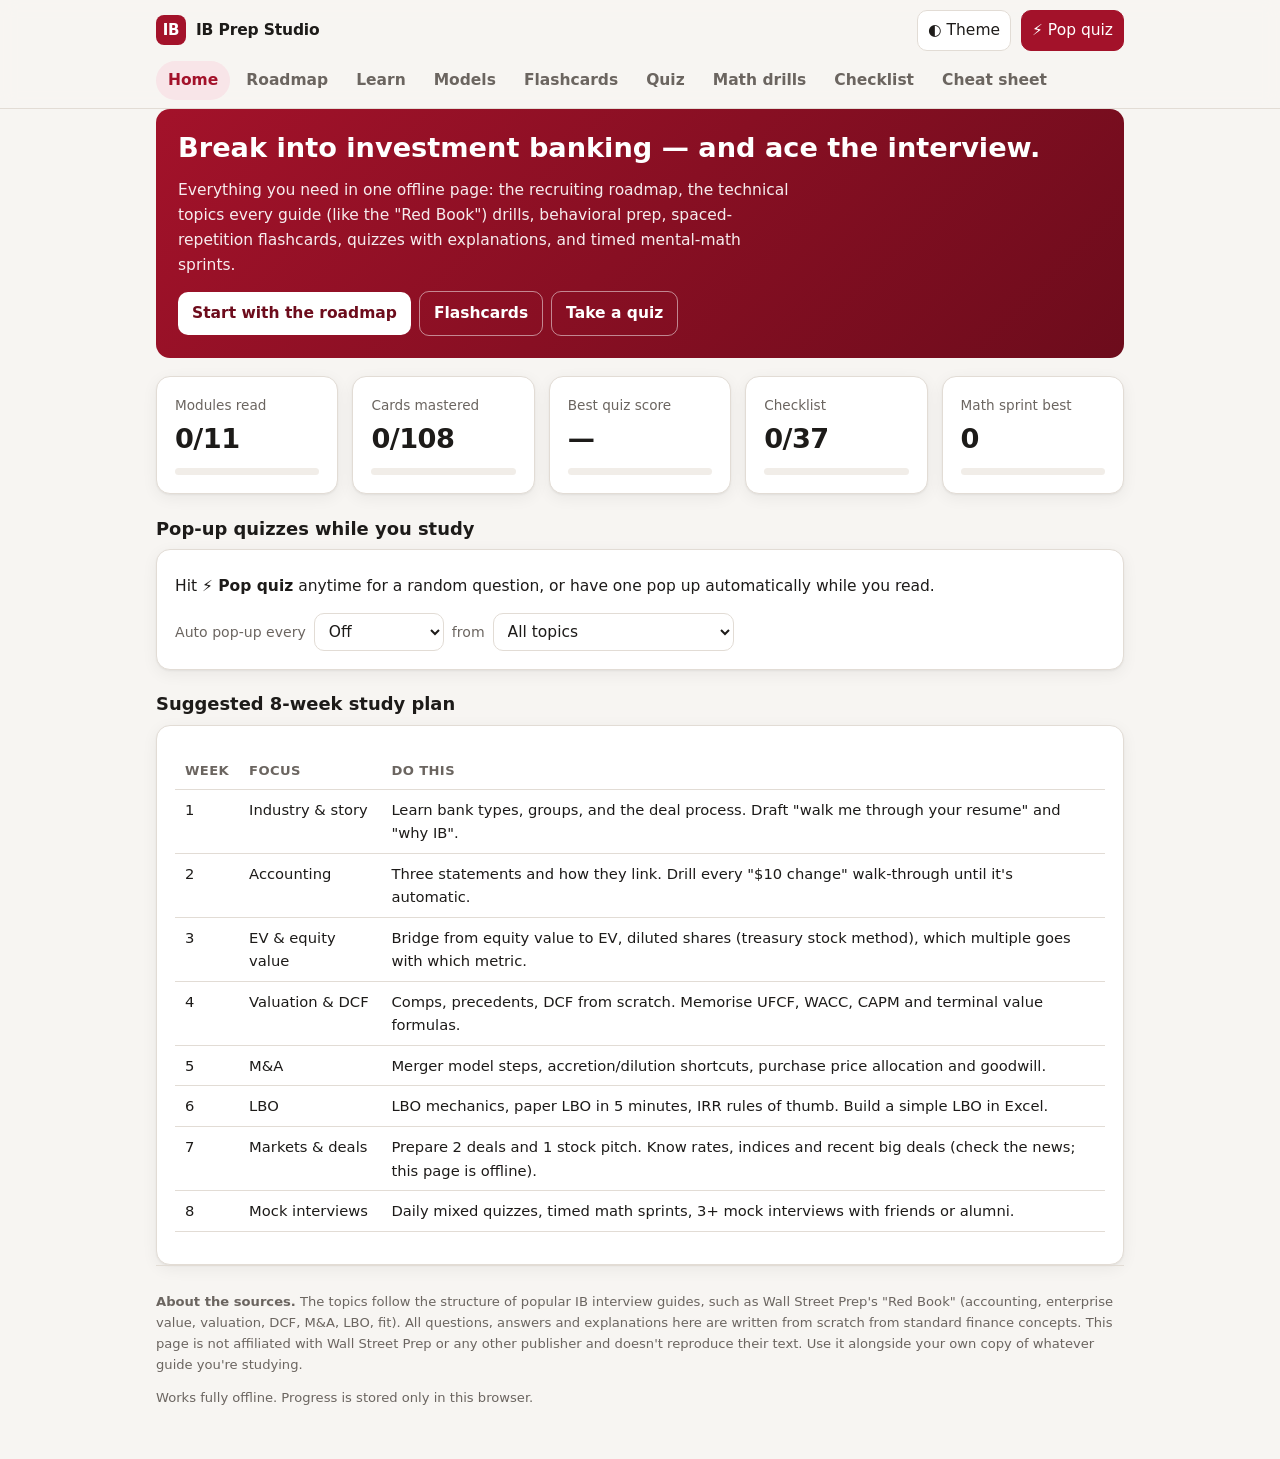
==== commit cae12dd4: "IB Prep Studio: add Models tab with Excel templates and calculators - Four practice workbooks with l" ====
--- a/ib-prep/index.html
+++ b/ib-prep/index.html
@@ -169,6 +169,34 @@
 @keyframes fg{50%{box-shadow:0 0 0 4px var(--good)}}
 @keyframes fb{50%{box-shadow:0 0 0 4px var(--bad)}}
 
+/* models */
+.seg{display:flex;gap:6px;overflow-x:auto;scrollbar-width:none;margin:6px 0 16px}
+.seg::-webkit-scrollbar{display:none}
+.seg button{border:1px solid var(--border);background:var(--surface);border-radius:999px;padding:7px 13px;cursor:pointer;white-space:nowrap;font-weight:600;color:var(--muted)}
+.seg button[aria-pressed="true"]{background:var(--accent);border-color:var(--accent);color:#fff}
+.mpanel{display:none}
+.mpanel.active{display:block}
+.inputs{display:grid;grid-template-columns:repeat(auto-fill,minmax(170px,1fr));gap:10px 14px;margin:8px 0 14px}
+.inputs label{display:flex;flex-direction:column;gap:4px;font-size:.82rem;color:var(--muted);font-weight:600}
+.inputs input,.inputs select{width:100%;color:#1d4ed8;font-weight:650}
+:root[data-theme="dark"] .inputs input,:root[data-theme="dark"] .inputs select{color:#8ab4ff}
+@media (prefers-color-scheme: dark){:root:not([data-theme="light"]) .inputs input,:root:not([data-theme="light"]) .inputs select{color:#8ab4ff}}
+.kpis{display:grid;grid-template-columns:repeat(auto-fit,minmax(140px,1fr));gap:10px;margin:10px 0}
+.kpi{background:var(--surface-2);border-radius:12px;padding:10px 12px}
+.kpi .v{font-size:1.35rem;font-weight:750;letter-spacing:-.01em}
+.kpi .l{font-size:.78rem;color:var(--muted);font-weight:600}
+td.n,th.n{text-align:right;font-variant-numeric:tabular-nums;white-space:nowrap}
+tr.tot td{font-weight:700;border-top:1.5px solid var(--text)}
+.pos{color:var(--good)} .neg{color:var(--bad)}
+.sim{display:grid;grid-template-columns:repeat(3,1fr);gap:12px}
+.sim .card{padding:14px}
+.sim h4{margin:0 0 6px}
+.sim .line{display:flex;justify-content:space-between;gap:10px;padding:4px 0;border-bottom:1px dashed var(--border);font-size:.92rem}
+@media (max-width:760px){.sim{grid-template-columns:1fr}}
+.res li{margin:.5em 0}
+.dl{display:flex;flex-direction:column}
+.dl .btn{margin-top:auto;align-self:flex-start}
+
 .toast{position:fixed;bottom:18px;left:50%;transform:translateX(-50%);background:var(--text);color:var(--bg);padding:10px 16px;border-radius:12px;font-weight:600;z-index:60;opacity:0;pointer-events:none;transition:opacity .25s}
 .toast.show{opacity:1}
 footer{color:var(--muted);font-size:.82rem;padding:20px 0 40px;border-top:1px solid var(--border)}
@@ -192,6 +220,7 @@
       <button data-view="home">Home</button>
       <button data-view="roadmap">Roadmap</button>
       <button data-view="learn">Learn</button>
+      <button data-view="models">Models</button>
       <button data-view="flash">Flashcards</button>
       <button data-view="quiz">Quiz</button>
       <button data-view="drills">Math drills</button>
@@ -363,6 +392,122 @@
   <div class="learn-layout">
     <div class="side" id="learnSide"></div>
     <div id="learnBody"></div>
+  </div>
+</section>
+
+<!-- MODELS -->
+<section class="view" id="view-models">
+  <h2>Financial modeling</h2>
+  <p class="muted">Download the Excel templates, play with live calculators, then rebuild each model from a blank sheet. Interviewers and modeling tests check whether you can <i>build</i>, not just read.</p>
+  <div class="seg" id="mSeg">
+    <button data-p="tpl" aria-pressed="true">Excel templates</button>
+    <button data-p="sim">3-statement simulator</button>
+    <button data-p="dcf">DCF calculator</button>
+    <button data-p="lbo">LBO calculator</button>
+    <button data-p="vc">VC &amp; PE calculator</button>
+    <button data-p="res">Study resources</button>
+  </div>
+
+  <div class="mpanel active" id="mp-tpl">
+    <div class="grid g2" id="tplCards"></div>
+    <h3>How modeling is tested</h3>
+    <div class="card tablewrap">
+      <table>
+        <tr><th>Format</th><th>Typical time</th><th>What you build</th></tr>
+        <tr><td>Paper LBO</td><td>10–15 min, pen and paper</td><td>Entry, debt paydown, exit, MOIC and IRR with rounded numbers</td></tr>
+        <tr><td>Timed LBO test</td><td>1–3 hours, Excel</td><td>Sources &amp; uses, projections, debt schedule, returns, sensitivity</td></tr>
+        <tr><td>Three-statement test</td><td>1–3 hours, Excel</td><td>Project IS/BS/CFS from a prompt and make the balance sheet balance</td></tr>
+        <tr><td>DCF / valuation case</td><td>Take-home, 1–3 days</td><td>DCF plus comps, football field, and a short recommendation deck</td></tr>
+        <tr><td>VC / growth case</td><td>Take-home</td><td>Market sizing, VC method valuation, cap table, investment memo</td></tr>
+      </table>
+    </div>
+    <div class="note"><b>The study loop that works:</b> (1) open the template and trace every formula; (2) change inputs and predict the result <i>before</i> looking; (3) rebuild on a blank sheet without peeking; (4) time yourself until a three-statement model takes under 90 minutes and an LBO under 60.</div>
+  </div>
+
+  <div class="mpanel" id="mp-sim">
+    <div class="card">
+      <p>Pick an event and see exactly how it flows through the three statements. This is the most common accounting question in interviews.</p>
+      <div class="inputs">
+        <label>Event<select id="simEv"></select></label>
+        <label>Amount ($)<input type="number" id="simAmt" value="10" step="1"></label>
+        <label>Tax rate (%)<input type="number" id="simTax" value="25" step="1" min="0" max="60"></label>
+      </div>
+      <div class="sim" id="simOut"></div>
+      <div id="simNote" class="explain" style="margin-top:12px"></div>
+    </div>
+  </div>
+
+  <div class="mpanel" id="mp-dcf">
+    <div class="card">
+      <p>A 5-year unlevered DCF. Edit any input; everything recalculates.</p>
+      <div class="inputs" id="dcfIn"></div>
+      <div class="kpis" id="dcfK"></div>
+      <div class="tablewrap" id="dcfT"></div>
+      <div id="dcfNote" class="small muted"></div>
+    </div>
+  </div>
+
+  <div class="mpanel" id="mp-lbo">
+    <div class="card">
+      <p>A simplified LBO: free cash flow repays debt first, then builds up as cash. Use it to check your paper-LBO maths.</p>
+      <div class="inputs" id="lboIn"></div>
+      <div class="kpis" id="lboK"></div>
+      <div class="tablewrap" id="lboT"></div>
+      <div id="lboNote" class="small muted"></div>
+    </div>
+  </div>
+
+  <div class="mpanel" id="mp-vc">
+    <div class="grid g2">
+      <div class="card">
+        <h3 style="margin-top:0">VC method</h3>
+        <div class="inputs" id="vcIn"></div>
+        <div class="kpis" id="vcK"></div>
+        <div id="vcNote" class="small muted"></div>
+      </div>
+      <div class="card">
+        <h3 style="margin-top:0">PE fund waterfall</h3>
+        <div class="inputs" id="wfIn"></div>
+        <div class="tablewrap" id="wfT"></div>
+        <div class="kpis" id="wfK"></div>
+      </div>
+    </div>
+  </div>
+
+  <div class="mpanel" id="mp-res">
+    <p class="muted small">Links need an internet connection. Everything else on this page works offline.</p>
+    <div class="grid g2 res">
+      <div class="card"><h4>Core books</h4><ul>
+        <li><b>Rosenbaum &amp; Pearl, <i>Investment Banking: Valuation, LBOs, M&amp;A, and IPOs</i></b>: the standard banker's textbook for comps, precedents, DCF, LBO and M&amp;A.</li>
+        <li><b>Koller, Goedhart &amp; Wessels (McKinsey), <i>Valuation</i></b>: the deep reference on DCF, ROIC and value creation.</li>
+        <li><b>Aswath Damodaran, <i>The Little Book of Valuation</i></b> (short) and <i>Investment Valuation</i> (complete).</li>
+        <li><b>Paul Pignataro, <i>Financial Modeling and Valuation</i></b>: builds a full three-statement model and DCF step by step.</li>
+        <li><b>Zeisberger, Prahl &amp; White, <i>Mastering Private Equity</i></b>: PE deal process, LBOs, fund economics.</li>
+        <li><b>Feld &amp; Mendelson, <i>Venture Deals</i></b>: term sheets, liquidation preferences, cap tables.</li>
+        <li><b>Metrick &amp; Yasuda, <i>Venture Capital and the Finance of Innovation</i></b>: the VC method and VC fund economics in depth.</li>
+        <li><b>Interview guides:</b> Wall Street Prep's "Red Book" and Breaking Into Wall Street's interview guide (paid).</li>
+      </ul></div>
+      <div class="card"><h4>Free websites</h4><ul>
+        <li><a href="https://pages.stern.nyu.edu/~adamodar/" target="_blank" rel="noopener">Damodaran Online</a>: free valuation lectures, spreadsheets, and data (betas, equity risk premiums, industry multiples). Useful for DCF inputs.</li>
+        <li><a href="https://www.wallstreetprep.com/knowledge/" target="_blank" rel="noopener">Wall Street Prep knowledge base</a>: free articles on modeling, accounting and valuation.</li>
+        <li><a href="https://corporatefinanceinstitute.com/resources/" target="_blank" rel="noopener">Corporate Finance Institute resources</a>: definitions, guides and free templates.</li>
+        <li><a href="https://www.breakingintowallstreet.com/" target="_blank" rel="noopener">Breaking Into Wall Street</a> and <a href="https://mergersandinquisitions.com/" target="_blank" rel="noopener">Mergers &amp; Inquisitions</a>: free articles on recruiting, modeling tests and case studies.</li>
+        <li><a href="https://macabacus.com/" target="_blank" rel="noopener">Macabacus</a>: free model templates and an Excel productivity add-in.</li>
+        <li><a href="https://www.asimplemodel.com/" target="_blank" rel="noopener">A Simple Model</a>: step-by-step modeling walkthroughs.</li>
+      </ul></div>
+      <div class="card"><h4>Real data to practice with</h4><ul>
+        <li><a href="https://www.sec.gov/edgar/search/" target="_blank" rel="noopener">SEC EDGAR</a>: 10-Ks, 10-Qs and merger proxies for US companies. Merger proxies include the bankers' fairness opinion analyses.</li>
+        <li><a href="https://www.idx.co.id/" target="_blank" rel="noopener">IDX (Indonesia Stock Exchange)</a>: annual and quarterly reports for Indonesian listed companies.</li>
+        <li>Company investor relations pages: annual reports, earnings decks, and guidance you can use for projections.</li>
+        <li>Practice: pick a listed company, pull 3 years of financials, and build all four models on it.</li>
+      </ul></div>
+      <div class="card"><h4>VC &amp; PE specifics</h4><ul>
+        <li><a href="https://www.ycombinator.com/documents" target="_blank" rel="noopener">Y Combinator documents</a>: the standard SAFE agreements and their user guide.</li>
+        <li><a href="https://nvca.org/model-legal-documents/" target="_blank" rel="noopener">NVCA model legal documents</a>: the standard US term sheet and financing documents (liquidation preferences, anti-dilution).</li>
+        <li>Read fund LPA summaries and PE firm annual reports to see real management fees, hurdles and carry terms.</li>
+        <li>For PE interviews, practice an LBO case plus an investment memo: thesis, risks, returns, exit.</li>
+      </ul></div>
+    </div>
   </div>
 </section>
 
@@ -495,6 +640,13 @@
 2x/3y ≈ 26%   2x/5y ≈ 15%
 3x/3y ≈ 44%   3x/5y ≈ 25%
 Rule of 72: years to double ≈ 72 ÷ rate</div></div>
+    <div class="card"><h4>VC &amp; PE</h4>
+<div class="formula">Post-money = Pre-money + Investment
+Ownership  = Investment ÷ Post-money
+VC method: Post = Exit value ÷ MOIC × (1 − dilution)
+TVPI = (Distributions + NAV) ÷ Paid-in
+DPI  = Distributions ÷ Paid-in
+Waterfall: capital → hurdle → catch-up → 80/20</div></div>
     <div class="card"><h4>Banks (FIG)</h4>
 <div class="formula">NIM  = Net interest income ÷ avg earning assets
 CIR  = Operating expenses ÷ operating income
@@ -515,6 +667,7 @@
 </div>
 <div class="toast" id="toast"></div>
 
+<script type="application/json" id="xlsxData">{"three_statement_model.xlsx": "UEsDBBQACAgIABe6VV0AAAAAAAAAAAAAAAAaAAAAeGwvX3JlbHMvd29ya2Jvb2sueG1sLnJlbHO9kstqwzAQRff5CjH7WLb7oBTL2ZRCtm36AUIeWya2JEbTR/6+alMaB4LpwnQl5kpz70Ez1eZjHMQbUuy9U1BkOQh0xje96xS87B7Xd7CpV9UTDprTk2j7EEXqcVGBZQ73UkZjcdQx8wFdumk9jZpTSZ0M2ux1h7LM81tJUw+ozzzFtlFA26YAsTsE/Iu3b9ve4IM3ryM6vhAhOfViMtTUISv4Lo9ikSUzkJcZyiUZIh8GjCeIYz0Xf7Vk/LunfbSIfCL4lRLc1zH7F9f/DFPOwdwsOhirCZtnprTp0/lM5R+YVSXP9r/[base64]/BUEXBM9iorKlA2g5Eg2AW2ZuS14aslgUX8NQ15LG6/sgqpB0zkRF/9Ur7s/ZSlh2aOsFoSgomDGCjpTp+Sr9CZrEjJgTxcmYhnAfjPuQ3CGUxEsugsTU8cTiaX/726hBvlebflLRM7DKthKDE6uZSDYlanv3Ns2sH9chS0xtPz1zm6kgJruh8dT664zPPbYkLnI5m4952C3xfWkpm4TwinmXpQzsoSiYBphVcG+uKOBSGnbwA1mtv2JB/1ZHbWf/1pBvo+4bnjima7nIs7GRi0fPCDU8F+vSCo0Pf5aMW8Dr5XuUgrpKjfySPHZueAo4qw91xCxrjY9VIpB+2/WgoWlhK1kjl4n9d7OW+AWEZNjgMgiBsceFkPxjrvhcZCoXnP6QoeKqhE5/TIfEazSn5/nYaTePZNBpE63A0CMPtZPBuNJ4Mkm2S4NTjTTxPfqAmHeoCn7jjb6zGH+wBit0ZdXGiZHvKQKwdJx/Durej5vd6Wv0EUEsHCJut2xwLAgAArAMAAFBLAwQUAAgICAAXulVdAAAAAAAAAAAAAAAAEwAAAHhsL3RoZW1lL3RoZW1lMS54bWzNV8Fy2yAQvfcrGO4Jkiw5sid2Dkk9PXSmM036AQghiQYhDdCk/vsisCUUOa7TOp36gGF5vF0e7GJf3/ysOXiiUrFGrGB4GUBABWlyJsoV/PawuUghUBqLHPNG0BXcUgVv1h+u8VJXtKbALBdqiVew0rpdIqSIMWN12bRUmLmikTXWZihLlEv8bGhrjqIgmKMaMwF36+Up65uiYITeNeRHTYV2JJJyrE3oqmKtgkDg2sT4xQLBQxcgXO9D/chpt051BsLlPbHx+yssNn8Muy8ly+yWS/CE+QoG9gPR+hr1AK6nuMJ+drgdIH+MJriwiBdXec8XOb4pjlJKaNjzWQAmxOxi6jsu0jDbc3og151ykyAJ4jHe459N8Issy5LFCD8b8PEEnwbzGEcjfDzgk2n8mZmZj/DJgJ9Ptb5azOMx3oIqzsTjwRPsT6aHFA3/dBCeGni6P/ABhbyb49YL/do9qvH3Rm4MwB6uuaQC6G1LC0wM7hbXmWQYgpZpUm1wzfjWBAkBqbBUVJsr0jnHS4q9Vc5E1AsTeuGsZuKYZ86M6/[base64]/PkIZ2l4HkL0UgBaFEbPVyzD0Mw5koOz5wejQ5Fl5eY/LYDxiQUwfkupivelapxOi3fJ0ujoDvwsbbGuQNeYO8ck4e6p7tLsodnnpnsQuvy8cDWoS9Kd0SRqmHreOqp/X00HmdMTz+6Ngs7eSdDkgJ7JGeRE0/xCo58faPIfYG9Z/wJQSwcIO6HfCvQCAAACDQAAUEsDBBQACAgIABe6VV0AAAAAAAAAAAAAAAANAAAAeGwvc3R5bGVzLnhtbO1b74/aNhj+vr8iymnSKrWXhEAgG1DdmJj2ZaraqzRpnSpDDFh17MgxLfSvnx1DSMDm+HV3XOXwIc77+nnfx4/t2HeY7ttFip2vkOWIkp4b3PquA8mYJohMe+7H++GbjuvkHJAEYEpgz13C3H3b/6mb8yWGH2YQckdEIHnPnXGe/ep5+XgGU5Df0gwS4ZlQlgIuHtnUyzMGQZJLUIq9hu9HXgoQcftdMk+HKc+dMZ0T3nObpclRt78SwS1quo4KN6CJoPInJJAB7Hrayq16Zf/W//nzq98+/[base64]/W4GOIeMDMWDsyrfLzPxViJikVBhinoP1J4ysAwarcMBOcUokSymg+1Gq74cmRxeJea52RryY8imtL9gts1E3somh++ethU30YMjyhKxvK/7UK4tyuQkCEwpAfhj1nMnAOfQLU1/[base64]/0aq1rGonqBZZ1U5Qrf1Yqhn+VXG0aJxmexVTeZ5OsI4dZuep1rCqPfvk/KFVi61qJ6gWHLnFtbLtyBY+/wJafMlx9ZpV/v5r2qG2V7aWXQ3OU83uPA5WLbJj7TzV7Fg7WLW2Ve1iqtkZerBqdpd7kmx2ObikasHBqulPAf3QohlnqFXtWd5rL/3PUG/1RV/l+F75pV/kVqyOPNPac/+WJ+xxRbXRHGGOiHrydgEDmqZgXT9o1QChEeD86/9XgqIaKNKC5oxBMl6WmHYN09yHqeXq1HBtHe4dZGPRByUkrkHUidqNmKszwuIuu24Bk8HqkU1Hg+3D1+pM6bZnc7Z112PCyIPcJs/6kLcuj4mBCSPtes/m8OwupmNkLX06T8eI6Rgx0q73DHz5MeXRY2Jx6Vsax2Gofmawo1t5XHmHwcCkWxT5viHa0MRNIgYDfR6Z6Titzb1tHiHmcWDun45xxJt7zjx6fd/UUrPW0qPXTV5xrO9tUx7l0+cxjR3l03nkmNJjwlD2qombaQabPXFs8sixqB+j6x/W7DCI5EffP6ZZEoZxrPdIjJ5BGJo8cjaaPSYGkoPJExbrlLf1/vbW73Vv83u8/v9QSwcIIGDu8tsEAADUNwAAUEsDBBQACAgIABe6VV0AAAAAAAAAAAAAAAAYAAAAeGwvd29ya3NoZWV0cy9zaGVldDEueG1svZhtb6M4EMff36dAvN+ATR6rJKs+XG9P6l5Xl+6ttO8cMMGqwZztJE0//Y1tQmgJVbXq8aINjGHmN/8hYzLzz08593ZUKiaKhY8Goe/RIhYJKzYL//vD7aep7ylNioRwUdCFf6DK/7z8bb4X8lFllGoPHBRq4WdalxdBoOKM5kQNREkLWEmFzImGU7kJVCkpSexNOQ9wGI6DnLDCdx4u5Ht8iDRlMb0R8TanhXZOJOVEA77KWKmO3p6Sd/lLJNlDqkeeBuKNW6n9oWHLX85iKZRI9SAWeYXWznIWzF7k+STxr3lCI0h1x0yl8NFZHr8ny5zIx235CXyXoNSacaYPNmF/Obf+v0kvZVxT+VUkUOSUcEVhrSQbuqL6e2nX9YP4BoaFr+WW+sFyHlT3LucJg3IYME/SdOFfoYurCJlL7BX/MLpXjWNPZWJ/C3xbTtQxmjX+IVlyxwr60vq32F8L/gXEgOe0Cm8XflJQ7WiQbJMB4h1NdX23JusV5TTWNGned7/VHKKsDvla8NpBQlOy5dowQDghj/YdIC/8wujJwaUoTYhryvnCv0S+F5tr/wT/[base64]/gYWjwfTDycYtsuF5skmvgk1aWKPzWLNesWatx2t8HguFvXKZcK/0mnSAvdnAPh4MtcCmHWD99i+EW2CzDrCoX7CoBYY6Oj7qt4mhUevpRx1NH73Vx/4HsnYXQx19H/Xbx1C7kaGO1o+m/ZJN22QdrR/122TRrE3W0f1xv20Wt9ss6tgAcM+vY7j93ezYAXC//[base64]/A5KRJwWkL6a07ix8si+ZExXQ8gvUSSxjAvppxfi9wMfpWZxxUvFL0pmXm6w5OUJ0ssSkbtjAPSc7LcWgW8hKUpyF3oWybVKVRtvk+S33enh245F0niBpHwdDSO4dB5dOb6uBkMTuup+fI/UEsHCN7XCI25BAAAeRcAAFBLAwQUAAgICAAXulVdAAAAAAAAAAAAAAAAGAAAAHhsL3dvcmtzaGVldHMvc2hlZXQyLnhtbL2dbZPbxpHH39+n2NoXKccUsRjMIzaSrkziKRU7SlnO5ereUbtciWUuuSEpyfanv/8QxNMMwEbdqRBH9grb/cNwutEz3TMDvv7P3563N1/Wh+Nmv3tzy4Lw9ma9e9g/bnYf39z+85dsbm5vjqfV7nG13e/Wb25/Xx9v//Ptf7z+uj/8evy0Xp9uANgd39x+Op1e7u/ujg+f1s+rY7B/We/wm6f94Xl1wl8PH++OL4f16vGs9Ly9i8JQ3T2vNrvbknB/GMPYPz1tHtbJ/uHz83p3KiGH9XZ1QvOPnzYvx4r22+Mo3uNh9RUftWpPq4lJ+Zuax4THe948HPbH/dMpeNg/X5rmf8r4Lu58zt8O0f+NxCQ+6peNtVRUwZ4fxnzK59Xh188vc7Bf0FMfNtvN6ffzB759+/rM/8fh5mmzPa0PP+0fYeSn1fa4xu9eVh/X79enf76cf3/6Zf8PXHhzezp8Xt/evX19d9F9+/pxA3PYht0c1k9vbn9g94VRVuQs8V+b9ddj6+eb46f91wzt+7xdHau7nS/mh83jj5vdunv15/3X5X5boDPgp5fbn3/xP2v0WnXhsPn4CU38cf10qrVPqw/v19v1w2n92CG++3za4jbvf3/+sN/WhMf10+rz9mQbgfvtD9X1L2jzm9ud7dAtmPsXe4/leru1n/T25sHK/hU3UOL25o/9/vn9w2qLbmJh2Pr738/q7lXboT+uft9/PnfM5bf22fqw3/9qL1lueDbFbn3z2/sXmA5Stze/X36UToMW6vZm9XDafAHaPq8f9qfT/vln2zfnB/lkzXvY/7Henc1z7hxrt5ez9AVVIZrP2Py9bNDN8d8XSw9gLndscxZXOIteTtn4nhapKy1Sw6SeRtEf7q722/bPlT9n58cMz8fFeeA4/9o8nj69uTWB0rEyWtaOBT8u1rYJsCCu/gHvrf5+8c196Zc/rr+st5A+N6Z9DfTSHe46N3/7Gj54PP/beuN29XJsOfzD5yM++6VVpUd/2jw+rne9tz3f83n129nLnje783+Pp9+tR1vfLDEitF3zbe9nLveLeu7HorMpyo9ZxufVafX29WH/9eZwbmJ517JH6hudu1oHXHpNKMWvdP/57t6Hw2e297NeczzfFspHXP3yNlKv777YJuIPWlU3LbrWtG/[base64]/[base64]/50peLCThvq6bLynMEpili2Hh8LSnAspWx8rQNfkIoWyMUD5GqCCEuqYW05pa+KaWrqkFZWoGU8uWjRRc2X+eCcwSmKWLYYZHoWKhMjr0wrfwu1V5ph4hlI0RyscIFYRQ19TTVkCY9E2tXFNLytTKMbWQQchU/T/[base64]/UuZfyv1LRedSt3+mzYyicibfXjGUbhJ8kWG6ZV4Whu6iYa8Yc8WSSswMr+p8/x2bJfrPl6kyY8adQlCMpGSkDSPSLGDKfQIITFpisgbDhQ5EFLurPhQoK0F5AxJMBJj5e/MUipSXpKJFwifjMWdRa/W161HTJmCRn4C55YvFRabjKsp3qD4prxRSScVXfWGemKrHdKgCo1yPIiilK8zThiJVwIWbrWcUp/SEeVZz4ASBtsl/5PoUQSo9YZ43JMHgUkqJSLlORaCKElU0KC0DoU0cGj5U6I6mzfAiP8OTblp/kYnCwXUMMV9EdQbu+xuhj8g0Xzb63iIVpQ9PnCeNvkFEclc4KATccJ7WCGmDCIvdzImCwAfnWQMRMtChid0gm1MYOOA8bzA6CuJYCK7dBRSKA++bFw0nlkHMRMSEiYe2IE2b+kZ+6ivd/RsXmU6oinwH65NinhtpOqAl8aW7Is4C5QUzgmCDWVoTMKQZrbxARjBsIMtqhooCLYzWXhAjKDaI5TUFUccYFTF3V0VBYWwAK2qMUUEcMSXjMBoKXtPm95HxJ1nG9aBSJmKDwUsheOnqM/q+RegjuiF41frulq+E0kd0Q/Cq9UUcuPWflEIguiF41QgFMwnuzckICKIbglcNMYg6KozcqV1OYRDdELxqTKwDzMWiSHnzMYKD6IbgVXF4aBAEIyml0UOzsWmrH1FP9cPdz3OR6YQldzfIslfIXcevhAZDl1bV6KcDN7VNKe201pZhYIRy1/0p/azR54GJNTPulgCKkDcEFcg4CoW75bGgEEWDMIGRGDZFPLR3lE9b1uF+Wcdd+VlcZK7MsQzCVBWKmau/[base64]/a8ed3C4uMl0vcT2pR4a7jhRd76glt45kKgdCvHddiAAk3LpQBRABsis8ssIgljB3E3lGwVJu3aiCqYBJxSTjkoUh08x1JgKWcetMFcwEUcg1t/[base64]/5+J3e2vOA95Xou3LFg2ScmWOBuX0gqueFIxhEKq15Dp8XS26NIMeCRiIZRkwREwvY7i5jUbszJKBi8EdGwhiG2IuTE0nCtpbdXmILBExENo2ZmjxgYm1ArJJVunlNQMHghomEFUywQjAETg8nZ0Hxt2iI/9w+aKbfIf5EZrmhwjmgo6qDPfd8jCAiWiIU1IZL+7lgKAbdEKKwRXGOM9rYEURD4JQJhDYFj6ihmIabpQrvF+IyCwS8RBGuYimw5lBuNkTpyV9lzCga/RACsYVoETGEGEUUmEtpLIggY/BLBr4YZEURcCozRaGQ85JfTLhNwf5nArY4uLjJXjjuYqwdbKH2ksJ3TDlEYt/9xHZSgIaG9S9o0b5QmAEhn79IrgIwCIJW9y64AcgqAJPYuvwIoKACy17uiH9B1tmnLutz4ewvcudiiEar3FviXEv9S6l/K/Eu5f6noXOr2z7S1R+7XHt366oL3lBWNVzTqEXKPYSWcrD1W50QZZh8GI6mJjFbaXXhNKVBag6IQI06I2YIMOXePSWYUJ2s4mgdC6tgwmz/5QZ6sSlYgjqGHizg0MdIm6dY9CgpU1CDBZSAUN0qFYaj5QAompq1Pip76pFvLvsh0N6G4mfKyV8rbwlZJXV2IY/yu2dVtR2tkwRj0w8j+1/EsCnhel+sC7YjNMaNQRsTcXSrMKOB5ka4LxKgNT6va6M5zKeB5va4LjJE52qmOtjtQ3EXkggKeV+46QFuzlSrUIQMWqdqA601bnxR+fVK7pXHRU3qMY9fzeoS8XUCJoAqUkYTnibYZmApYrDC744ZLt+CVUsAUwLQLjJARRbFBRhSHSEBcz6NKlgBmXSBH1mhihf/bNroLdhQwBzB3gCbgOsYjws6+7HoeVcQEsOgCBT/PtQULMXtXQ543bTlT+OVMt1a3uMgMVi3e//On7zDS3sNFqx0+3F0xXY6BYCS+X7YgbtKdjIFgpL5PGoiAo2EY5pqXw7HruSOIGLLv04aI0ThQSgmbmnDG3DLpGCIG7/usRTRxYCKNKMyFFu7KRD6GiFH8Pm+IykSB5Erx0MZ2twpYjCFiOL8vGqI2YRBzu2crxpg9tPNBTFs1FX7V1F1KW1xknOVndw7YK+Vumk8qqeFJoK5nOCzw9pVS6mmjLjCOxt6OUgqQNQBbJFLSeHtJKUTeILStZfI49HYtUIyiYZw3y2h4YDi0f1RMW7sU/o5k7RbaLzLDpSURzRaiOjSt/VhH6CMYzpaNvjtNSih9xMFZUusbqc4l4qEIR8AQAmdpDYuFCSJpwqHgRsAQ/WZZDbOrLAGSBTsk28DmuiIBQ+Cb5Q2MSURyGUp8UDtfdX2SgCHmzYoGFim0TCk0KuZROOSa01aXhF9dcl1jcZHpxClXaNkn5C6/JJXQ9UmgbE1gjA7sdvCI9ye2FLCcBLaBmNtH8Au7AqPtbNx1NgJYTgI7QBMYEcG2lza6DkcAy0lgG2jLxtpgQhnKWEivskQBy0lgF6gxjCJ7loaZ9gJR1/Gm3YIq/C2obpF6IXo2l3qDKC2TVDKDbmeqDUzuqSNKMx3SzCjNbEgzpzTzIc2C0ix6NLs+MG21UfiHRN0K/uIi013T86dSPVKRW3RLKqlhP6jLV97rCCjdtNF1NxpmlG7W6HoHKyndvNF1e6WgdItal5khj5i2vir8+qp2y88XmeupoVBIDevDH94O/uUYCMY0pIYNxE2SkjEQjHlIDRuI6A5orpeNIGLQQ2rYEHl3RHN9bwQRox5Sw4bIOkOaN6KNIGLYQ2rYEIkhbQQR4x5Sw5qIdo0Y0+S01VzpV3O1uzoge+u03ttKx0glkqhELq3GU69uSukmw7oZpZsO6+aUbjasW1C6ea9u1yOmLbLKniKr9/bavvpp7C7R9klF7natRBIVQmBmCZezRFUzAS7jQIaht3GFIuFWsxSktCYJZd8oEyqkclJyLxBRQNxxlgGY1UCp48DWkmLNmJDeznYKiDvOcgDzGqjtXi6lmDxX9t1Es6CAuOOsALCogSaKEYXCOGaMcUTLAZ+btrwq/fKqOxNaSKIYhzA1W8h6Dc59Ad+S0kfkmS1rfcE8PyX0EX1mSa0vwwEfJSiIQ7O0psDuV/2TgCEwzbIapqPrvknAEKlmeQ0z8rpfEjDExVlRw2I9yienLZpK7lXA3OLA4iJzpQIWwyerPWR+BYzSx5wPPlnrexUwSh/TPfhkVNvsagWMgmGmB9esYE4FzC3BUjBM8uCa9cbX6xUwCob5HVyzhl2vgFEwTO3gmjVsVAVMTluclX5x1q0KLS4y0eXt+KeD90H/mn33w+I98g4xhyP/+U/b01/sWxPZqz/9+/P+9Jd3fyv/e/lr+vPP734uf6wmtO/+5rrz2Hsucc/lN7lnMvqeCe6ZfJN7pqPvmeKe6Te5Zzb6nhnumX2Te+aj75njnvk3uWcx+p4F7ln8f+/ZfYqnrWPLnq8kMO4aSyNUb1zzLyX+pdS/lPmXcv9S0bnU7Z9py63SL7e6u5sTSZVJebNPoXdTMQVIG8D1DcUUKOPt7UlXNhNToJx3tiUNbySmQAVvb0eiNxHLaSut0q+0umN5IqnqaH3Ysu+kM6XdHD/tP+lM6TcnT4dOOlOE5tDp4ElnCtGcN6VPOstpK6fSr5y6R/MSSWyWXIpwnoiqhjJnrLPzz33RHUUDaZ52aPyy5nauVLr2p7aogpa1aGEgzq/zsTubpIldX6A2qoKWN7Q4wFMfq7j3EGJBwQCaFw1MY74ccS4u+xsHEjA1bWlS+aVJ7yC6osqJgsE9qjxzbtq785j7QKcUDSS4R5vGkWNU+0LddVmKBhLcgzU2EBKJMNeSi0i4m0lyigYS3KOmIVwYpGhC9LpuQdFAgn/UNBlILplSsZKdXYhd95i2Tqn8OqVxj2AqqiIo1HwpqtKY6q7be95BVQMBS9qwMIwuj6dyd6BmFCwDLK1h6H9rTFn6mvtuY4qVg5XVLBFgwsDgueWD4I4nFKwALG/B7Nllu8md2zA5FDimrSaqyE+P3b29F5nBKsB5HUzqe7hQ/Y4/zfBQGT2wr2MMEdPN+7RFNAghEl4ilFKhuwctG0PEvPM+a4iYIQQitm1Uisfe9t4xRExA7/MWkcWBMaESAtzYfVVaMYaImeh90SJyHsRShlpFzLChkoqattqn/C2S7gidKGI/3zzRso6YsfuNWympnjbqigfSfTlVRgKyFkAHXDP35VA5icgbhEa+I3peI0AyihYDn8OOGqpVIOyaedrKmfIrZ7G7RKmobYWKX7MytY+w0e43MrV1sKU/YGNqv2BDGDQxtUuwhSAtPO2ZaOW/+DR2N0Eo4k2c88TUU2PvBeSkcjqsnJHK2bByTirnw8oFqVz0KndNOfFXdvobPd015kQRWwvnP/3w39+FrxIu//x9EtWfUCCzQyrsVoNG0lJLS1s0GWAow6Arw1j4eeJIamapWYuKfF0LzlQkkcq6z2g+kppbat5QZRREApPJCDmL9l9SO5JaWGrRoqIHNCYJ3B7oNIPzwGkLiMovIMbuqq4i91nWY5kXCMiNlkOqGaWaDarmlGo+qFpQqkWfateA05YAlf/GztgtASri1ZDnibySmMjXL+ueq4GnfwQK4R8z+BaKePRHIDEoYArfQhLP/QgkhgrM4Ruk7j70brVoDBIDCCbxLeS4J37aiqKKfYdxK4oXmeG31qtohjkg/lRvwrLV39ZBdbeoSAGRGc4wLcSfGhhj4mbPhzKplHZ3FWQUEInhDPNE/[base64]/otGqF6T9y8l/qXUv5T5l3L/UtG51O2faesn2n+lnVvaTjTxYrXmSKd3cjildJvjnH0nhzNKvTnA2X9yOKcAzaHNoZPDBYVojmr2nRzuGnfa0on2Syf+FwfpEV/0kjDWzHTcAhkFKF+/[base64]/WiiSZ34tRv2HbPbqSUbtLoet+XTemmja57ijWndLNG1yuYU7p5oxsOlMvMtOms8dNZ5r5DNzFE6vbTX//+HWz9KmFxs6jsmHMMAzZ/lQ4zsjEM2P5VNszIxzDgA6/yYUYxhgFfeFX0MrrmnjaLNf4GGBa61a6L0JUoHrdWu/wz5JQ+zNxa8PLPkVP6MHFrzcs/S07pw7ytZS//PDmlD9O2Vr4Gz5SbadNQ4+9G8L6OKzHkW5ZshaIqZrYPUBLVCgpcViuqomb7POX1ygXFLSsXVW2zfaySqGJQ4LKKUdU428criYoGBS4rGlWts33Mclx1w0ybvRs/e2ehW/gyZPpevbXKixVk8j6gmVGa6ZBmTmlmQ5oFpZn3aHaNN212bvqyc3dbmyHSUbt6m0T2e1j5K/xL1Ms5ni1HgNLIfhUrQOkwKBsDyiL7XawAZcOgfAwoj+xXsQKUD4OKMaAisl/EClDRC+r6wbQ5u+nL2d0anKG+BNVgTKiXez3jU99/Cu10SDujtGHkWTaknVPasOwsH9IuKG2Yc1b0aJcGvTt+Wq9Pyeq0evv65bDZnd69nDb73fHm03r1uNl9PNbm+njYPP4Ie/Vceb/GnU+Hz9YB9ofNH/vdabVdrnen9aEx5s2X9eG0efB/cYc7rz6uf1odPm5w4+36CbQwsGWmQ+kw5V9O+xc41+3Nh/0JznT+0TZyfbACkjHDkNFzhQmVfcPS035/6v/V5X5o9OeXm5fVy/rwfvPH+sw7onn2pxCd+bQ5/bL/1+bx9On8q/NfKw/Gry3i3eF898f9190vn9a7d/iEcOvDBh9wZXvxze12tXsE9AUf/8N29fDrD7vHf33anNZ1pzweVk/NI/Gw3m6X++dnANDNu/2u06PJy8Z+NV/YdGVz5WH/srGmOZfLy27Jzj1w87h5ekJ3707Z5nBsblVffvf4mH5pntW3r/ePj8UZAO9o/[base64]/5zYq0jiGp72lg4tzze37fJQubCdsxSavwyM0UuHB6L+b5dFlKkdiGly7P9w273434ulG5QYkrtsO3BQYNKrb6Xsl99022cnVh1duK3ObZLkWB36LGyeJKNs8mikLI9dsLJXGpHNyaV2cm+OzvZZ6l/kRyd030hlzR2ZaoMLQuROJVIgqJlBnUdGpuySOQxqSwrrSuEU0+SZmpeQgfBLxJ4gpDRIoML+VLoNTWHzwIK4MBehx4kVEHnSrkFwfcMAhlCaql50G1/oX0SWpf4GoaYwu11oiz/thCO3EJZytlbSo20UYIHHbhs/icTZyEvSSHDueS8hui1aCoyoWGwzxGMSykRdkGzzKx2y7zvR7SWokAcCpPT4ebBzAhmOVOs4zw57NC10o/Bmq1+fixMOV/QyhSPCBeMWConshbd3/+C6H4aetNSOXXEcEvLTNpWiLJALJ9MBihDC+KUFmJlabWQeuOKyDJLU8ke8a650iov8zh7P3RopJ3EsyOEPxFZUjJWUjIaOudKa5jbNrM2x6OKJkyzJmzm87UQlrShRBUsXcDgGVTywjgrrth0Q6VFBl1s4i8Ny7ARv4ilsZ98oYSPIdsduvKpU4lHc1bmGjC9+POwe/hbr+3fj3p7JApJ06yU8KJI22AICQXLgCpUQiXycehFPnSHQYRpAM5Geghc9BdCz6U3eC0zzpawtsyXm03mhVm5RYtyUSDqiHAq1ngFUORzKyADNSXWAdb4YEq8b5LtkRBZbEj5N+GShbekKg9gLnkkmABycJSDHbi6U7r7gpoiCfCtfUUALjNewRWqQ7AdgyGXKF/gmktY2TYo4VGmcfb81qFzhl/FV8fYeVqqLH3JCECjQJaEftxUMpcGIkCZMVxQLfZGB84qGEWhdrwG0HucJfcVY6YFGDKagcYwZwMRLlWpgaWQTQboYfdndhBwkTtjIZ+CaLmKYXcRCnmOmFK5JHBRala65SlhtQADI7Tu+C13RKYbyHsQCpXVe/CQCvx21GXbfu8CCwvlsYCuQ0ib5IijKyDgjI8fkSWb9YpWP8fijiP1gqKCdh8jGHKhdLqpDlH4D1veC5TH+6JpcfdBzEIl8S8wwqw4ctF4q+xI1ZNKJdSGcmJTDrqcL9+QFmKJjm/520I6tHWwIkzTvt15Y8wrM+PCcNShgcykC/ZvWISLDDCtaAcbnY8pAUugtmRYGSp0iqp83IB9pp4B9Din+yZD76dMzuFuLLDPmRWdfHZ0uiPHFLYuS5Drn4HE0P8z/P4o1y/4jBBOz5K5FNrHNfHsFw3Zc0wZj9XemyB16Fb6LrheAp/8yVMC1nGkosnvEkjXlWomKlqWGc8wUPck2GVfIUIbX5qhlcQi61bOw1Sly3yK4dNjk7PbZF7S0Gil3ftEf8nCbH5E7wxE2g5vcXuNOAkkw2gWJfHldYbqiF5sUFpHhsegWgLbMZPa9P4huPkTRzsHKLmttgBPy+0/THPAPuf5w0F7IJM9ov/bgfja1+lxmEtOQ8W1qrHhxxW3rbHWpii2ddNCN2LIb9COhe/A9uu47sXBJoxa8WuPaqz9OIxf+3uNtX/UWPvf+LWYG6PW9sbjrzf3k9Hd7Thq/cOrgSNK5BLUYzdzZpTA+NKfUXr0M5+HNiNOlOTgvYJ9Hnvri03EM6GK4xb3En9Kt9ghkepJTDMZJqTmbtc4oI80FvMhcSffv7scxwlvzcAQ8tqGeB3bMxw7D/7EU+7PDO+SrgaadwjzfBQOjzzbRSm44TsYH7yt1buTDjV/iovA4M0o1/TY0Rj0wp1AnJabl4NpNePGmjC67d/dDGk86U2GN8PbSZ36jRziEGZ4NTcmxfBgsrhJLtQ7RstZ5OG6qve4tn0+mgzilg4kPidK+H7ltyCRoymqv/xX0dvVw6V85ik+LsK7uxAPmshTo2w78E4NkVG4poJU5D3XraxlUshJHYo/7133bvsA79VwGBfffmx9/4Bm65FqHPMbxyNaWRT+iGqtdHGhrS7gWkwWNbaqscVbho8lhngSntTi++BApsQUo6pTkRjsmzxH3VpnMFyG6u3dj/qRzrw5P9ewU34vlasDgheObeysoeL81YVYM2QZPfE6oCSuE/R74yu6uL77VrMZ3OMUckyDGuzbBJXg1GHlHk4aqQyfeVLfFVtcrP9RkapVhpUWKGlWWvZYzQb6kVDb3jr5o7hZysJ3iFhpfz8WiD9Vjg9z79mWPbcOaK1Xgrvhpdbgwuyg4hr6w8t7MY70dsdIeL72c6Y0IB/rJ7eicNDktEZPeefVfwnxIsNwWo9eP/56f3/3MBndXtK4fzUcfL0exp2htv/BtHd/edSoV39FH3mstzXr+4Vp4fKiJhbrehQszLcjeT0sv9y3hrkej9NwRb69821OXyGGfqX+xZ1/HeF1d0D4dXuLG3krsa2eurEZvK/aXuz3Nib71rqzvwFQSwcIeVdZfZkHAACqHgAAUEsDBBQACAgIABe6VV0AAAAAAAAAAAAAAAALAAAAX3JlbHMvLnJlbHOtksFOwzAMhu97iir3Nd1ACKGmu0xIuyE0HsAkbhu1iaPEg/L2RBMSDI2yw45xfn/+YqXeTG4s3jAmS16JVVmJAr0mY32nxMv+cXkvNs2ifsYROEdSb0Mqco9PSvTM4UHKpHt0kEoK6PNNS9EB52PsZAA9QIdyXVV3Mv5kiOaEWeyMEnFnVqLYfwS8hE1tazVuSR8cej4z4lcikyF2yEpMo3ynOLwSDWWGCnneZX25y9/vlA4ZDDBITRGXIebuyBbTt44h/ZTL6ZiYE7q55nJwYvQGzbwShDBndHtNI31ITO6fFR0zX0qLWp78y+YTUEsHCIWaNJruAAAAzgIAAFBLAwQUAAgICAAXulVdAAAAAAAAAAAAAAAAEQAAAGRvY1Byb3BzL2NvcmUueG1snVLLTsMwELzzFZHvieMUVShqUglQT1RCahGIm7G3qSFxLNttmr/[base64]/u7rcrVGZpNo9JGmdkm81yMs+vyesC/3rvDce41aVfqOpPtVcF0As4GKaFsu6W5UD+AFxeU1kd3OJLkPHTZpAEyJ+0psau3fF3Avht7zwuYFNnzRn792iTwVBZw1H4P1imQ9GQ+q7N4e0dmB1HComLrbA1jPAU/vmX5SdQSwcIsvLdyGEBAADjAgAAUEsDBBQACAgIABe6VV0AAAAAAAAAAAAAAAAQAAAAZG9jUHJvcHMvYXBwLnhtbJ2QwW7CMAyG73uKKuLaJkQdQygN2jTthLQdOrRblSUuZGqTqHFRefsF0IDzfLJ/W5/tX6ynvssOMETrXUXmBSMZOO2NdbuKfNZv+ZJkEZUzqvMOKnKESNbyQXwMPsCAFmKWCC5WZI8YVpRGvYdexSK1Xeq0fugVpnLYUd+2VsOr12MPDilnbEFhQnAGTB6uQHIhrg74X6jx+nRf3NbHkHhS1NCHTiFIQW9p7VF1te1BsiRfC/EcQme1wuSI3NjvAd7PKygvC148FXy2sW6cmq/lolmU2d1Ek374AY205Gz2MtrO5FzQe9yJvb2YLeePBUtxHvjTBL35Kn8BUEsHCF6WAY/7AAAAnAEAAFBLAwQUAAgICAAXulVdAAAAAAAAAAAAAAAAEwAAAGRvY1Byb3BzL2N1c3RvbS54bWydzrEKwjAUheHdpwjZ21QHkdK0izg7VPeQ3rYBc2/ITYt9eyOC7o6HHz5O0z39Q6wQ2RFquS8rKQAtDQ4nLW/9pThJwcngYB6EoOUGLLt211wjBYjJAYssIGs5pxRqpdjO4A2XOWMuI0VvUp5xUjSOzsKZ7OIBkzpU1VHZhRP5Inw5+fHqNf1LDmTf7/jebyF7baN+Z9sXUEsHCOHWAICXAAAA8QAAAFBLAwQUAAgICAAXulVdAAAAAAAAAAAAAAAAEwAAAFtDb250ZW50X1R5cGVzXS54bWzFVUtPwzAMvu9XVL2iNtsOCKFuO/[base64]/izcJ+SB0gzCO12ykJwZQ7/8BLSmCrgr1UxbB34+avxsxjshSfubwDwtuS7dRMmioB0ohFSZAYrQMuMQfwZL5e45IrfULf0zGC5jno7KGmOSGIfl0AnrvcmvQXra4ByOqle73fTWz4W/oY/pMPzLkD+eQdjZuzf5Bt7mM+mov3F5eNnE6dsUgj0UH7cr/0KnRkiQicV8fP3EaRqDv3F6ohJ0G21RYL9KbsLN/Q/BTvJaz+PY0/[base64]/[base64]", "dcf_model.xlsx": "UEsDBBQACAgIABW6VV0AAAAAAAAAAAAAAAAaAAAAeGwvX3JlbHMvd29ya2Jvb2sueG1sLnJlbHO9kstqwzAQRff5CjH7WLb7oBTL2ZRCtm36AUIeWya2JEbTR/6+alMaB4LpwnQl5kpz70Ez1eZjHMQbUuy9U1BkOQh0xje96xS87B7Xd7CpV9UTDprTk2j7EEXqcVGBZQ73UkZjcdQx8wFdumk9jZpTSZ0M2ux1h7LM81tJUw+ozzzFtlFA26YAsTsE/Iu3b9ve4IM3ryM6vhAhOfViMtTUISv4Lo9ikSUzkJcZyiUZIh8GjCeIYz0Xf7Vk/LunfbSIfCL4lRLc1zH7F9f/DFPOwdwsOhirCZtnprTp0/lM5R+YVSXP9r/[base64]/BUEXBM9iorKlA2g5Eg2AW2ZuS14aslgUX8NQ15LG6/sgqpB0zkRF/9Ur7s/ZSlh2aOsFoSgomDGCjpTp+Sr9CZrEjJgTxcmYhnAfjPuQ3CGUxEsugsTU8cTiaX/726hBvlebflLRM7DKthKDE6uZSDYlanv3Ns2sH9chS0xtPz1zm6kgJruh8dT664zPPbYkLnI5m4952C3xfWkpm4TwinmXpQzsoSiYBphVcG+uKOBSGnbwA1mtv2JB/1ZHbWf/1pBvo+4bnjima7nIs7GRi0fPCDU8F+vSCo0Pf5aMW8Dp5EydXqdE/UseOS08AB5Xh5rgFjfGxaiSSD9tuNBT3KkeINRK5+F/[base64]/vsisCUUOa7TOp36gGF5vF0e7GJf3/ysOXiiUrFGrGB4GUBABWlyJsoV/PawuUghUBqLHPNG0BXcUgVv1h+u8VJXtKbALBdqiVew0rpdIqSIMWN12bRUmLmikTXWZihLlEv8bGhrjqIgmKMaMwF36+Up65uiYITeNeRHTYV2JJJyrE3oqmKtgkDg2sT4xQLBQxcgXO9D/chpt051BsLlPbHx+yssNn8Muy8ly+yWS/CE+QoG9gPR+hr1AK6nuMJ+drgdIH+MJriwiBdXec8XOb4pjlJKaNjzWQAmxOxi6jsu0jDbc3og151ykyAJ4jHe459N8Issy5LFCD8b8PEEnwbzGEcjfDzgk2n8mZmZj/DJgJ9Ptb5azOMx3oIqzsTjwRPsT6aHFA3/dBCeGni6P/ABhbyb49YL/do9qvH3Rm4MwB6uuaQC6G1LC0wM7hbXmWQYgpZpUm1wzfjWBAkBqbBUVJsr0jnHS4q9Vc5E1AsTeuGsZuKYZ86M6/[base64]/PkIZ2l4HkL0UgBaFEbPVyzD0Mw5koOz5wejQ5Fl5eY/LYDxiQUwfkupivelapxOi3fJ0ujoDvwsbbGuQNeYO8ck4e6p7tLsodnnpnsQuvy8cDWoS9Kd0SRqmHreOqp/X00HmdMTz+6Ngs7eSdDkgJ7JGeRE0/xCo58faPIfYG9Z/wJQSwcIO6HfCvQCAAACDQAAUEsDBBQACAgIABW6VV0AAAAAAAAAAAAAAAANAAAAeGwvc3R5bGVzLnhtbO1cbZPaNhD+3l/h8SWd3ExzfgODGyBzdUOnXzqZ5jLTmV4nY7AAT2zJlUUC+fWVLNtgLHG8Hcelgg+2d7W7jx+tpMWD1Xu7SGLtC8BZhGBft25MXQNwjMIITvv6x7vh666uZSSAYRAjCPr6EmT628EPvYwsY/BhBgDRqAeY9fUZIenPhpGNZyAJshuUAkg1E4STgNBLPDWyFIMgzJhREhu2abpGEkRQH/TgPBkmJNPGaA5JX/cqkcYPv4cUm9vSNe7ORyGF8huAAAexbggbt+uN719c/XR1Zd6Y5qfrNz/+O0fkzasX/Fgq7q/f3L/+dC3x59b9FZ7uXz1s2WlYviwtX2637NYtC6C5cXG+3d5rRL5flKH5vS+u+XGLl44pQLHCsBVBx2ogkDS0m/TmTY0iNQa9CYKrDLFsnUsGveyb9iWIqchi7ccoRlgjNAepl1wCgwTwFn4QRyMcMeEkSKJ4ycV2bjcLcEaTmbvKI3P3G0HMustbHPEMXHdoXpj5iCsIngOmq7y1VoTh6aivD4e3jmXbt7sGeYCzSBLWbIR188+Jwsru1nrcu92/j/ZyWANOx4Y5HJ4jTrcYho/YL82w/HOOsEf5zw9sYoriuJqYXJ0LBr00IARgOKQXWnF+t0zprATpQsrd5O0eaD3FwdKy27sbZCiOQoZi6m+SyvtyJFMYaz6PjLYaWhvRWEKdPNrQZl/RvfnvWu+6p45WOd2MVsEQRssPNF9GCIe04Cozhq1kXKSFUTBFMIg/pn19EsQZ0CvRr+grLIWDXgwmhIbB0XTGjgSlDA0iBCX0pLRhQLjnU0TQ8pKPjqQZLdkeClec0Lsdgzj+wCz/[base64]/Ap7/S/EiORP/OFCZtjNraoCedDWwdmZN/F/a75o0aa4p1nYr19QA3Zk1Va7tzJqlWDuANVuxdqmPis5W457lbx5tVawd+ZhIjc9jf7qf9jeoou2yp7XzcNZWA/RkrLUVa7suBmpa20KbUbyAsPZace3N+0qqsTf7+/ofbEuReI240TyKSQT5ldE08FGSBGV7q10zcKQG2t/mP5WRWzNyhUZzjAEcLyubTs2mtc2mFqtbs+uI7N4DPKZ9UJl4NRO+r8CKzGInBnpkXbcAoV9c4unI39yCgr/Hv6lZ7d7Q1Mhs2HYWMk251YUojgyBzIbJxZrVhgVNm64UNdOJNF2pTVdqw+RijW+yryyO2MajH/Gdep7j8M1WGrxV+xc0EPgy3lzXNCXehjJszML3xXFYpP24lve2PEPkeSDvn6404+U9J89e05TdqZxrphHzxj6eJ+5tWRyuE8eR5c5q64tNDcspsY3jsF6VYZONYLnG82QaloviHC23F2ogcNlX3D+yUeI4nifWMBsxAseRadholGtkCBgGmcbJ1yljY/42ynndWO3cNvgPUEsHCA3xZfKNBQAA/k0AAFBLAwQUAAgICAAVulVdAAAAAAAAAAAAAAAAGAAAAHhsL3dvcmtzaGVldHMvc2hlZXQxLnhtbL2YbW+jOBDH39+nQLzfgE0eqySrPlxvT+peV5furbTvHDDBqsGc7SRNP/2NbUJoCVW16vGiDYxh5jf/IWMy889POfd2VComioWPBqHv0SIWCSs2C//7w+2nqe8pTYqEcFHQhX+gyv+8/G2+F/JRZZRqDxwUauFnWpcXQaDijOZEDURJC1hJhcyJhlO5CVQpKUnsTTkPcBiOg5ywwnceLuR7fIg0ZTG9EfE2p4V2TiTlRAO+ylipjt6eknf5SyTZQ6pHngbijVup/aFhy1/OYimUSPUgFnmF1s5yFsxe5Pkk8a95QiNIdcdMpfDRWR6/J8ucyMdt+Ql8l6DUmnGmDzZhfzm3/r9JL2VcU/lVJFDklHBFYa0kG7qi+ntp1/WD+AaGha/llvrBch5U9y7nCYNyGDBP0nThX6GLqwiZS+wV/zC6V41jT2Vifwt8W07UMZo1/iFZcscK+tL6t9hfC/4FxIDntApvF35SUO1okGyTAeIdTXV9tybrFeU01jRp3ne/1RyirA75WvDaQUJTsuXaMEA4IY/2HSAv/MLoycGlKE2Ia8r5wr9Evheba/8E/+Oh7z0Lka9iwkElFIaN87/[base64]/A35bfhWdpC0iXdlNLFh4WYF1t0ynAc7Qwh/AFWT4bfIPhwLWyzcwELnsYa9Yg0tVtTAwuexRm9g4Wgw/XCykSUbNsii82TjXgUbt7CG57EmvWJNWlij81izXrFmrcdrfB4Lhb1ymXCv9Jp0gL3ZwD4eDLXAph1g/fYvhFtgsw6wqF+wqAWGOjo+equJ/Q9ko9bTjzqaPuq3iaF2F0MdfR/128dQu5Ghjr6Ppv2STdtkHa0f9dtk0axN1tH9cb9tFrfbLOrYAHDPr2O4/d3s2AFwv/0Mn+lnHVsA7vddEQ/bZB17AO630+L2yyLueuvvt9PidqfFHXsA7refYdfPRk2yjj0A99vPsOtn4yZZxx4Q9dvPItfPJk2yjj0g6ve9MXLvjdMm2es9IGj8Oi8lK/R9aQeNXkaJmZCexlSb1uCqtqyormcHQrJnUWjCr2mhqWxMGnZUaha3FwI3hftK5IZBYG6nW+HATGKky9ydaFHa3/BroUEVe5jZgZm5YITQFKEQR2OMwyEUIxVCn18K6qnftvRKUlK5Ys/[base64]//rpfnHzJ15v5avnilEbk9CRf3qxm8+WnF6d/fMguzOnJZjtdzqaL1TJ/cfot35z+4+V/Pf+6Wv+5ucvz7QkALDcvTu+224ery8vNzV1+P91Eq4d8Cd/crtb30y38uP50uXlY59PZ7qH7xSUjRF3eT+fL0wLhat0HY3V7O7/Jk9XN5/t8uS1A1vliugX6m7v5w2aP9tesF95sPf0KTd3zqVFMim8qPCo8vPv5zXq1Wd1uo5vVfUnNb6W9tI12/rVm34dEJTT1y9xZiu3B7m/6tPJ+uv7z88MFYD+Apj7OF/Ptt12DT18+3+H/vj65nS+2+frtagZGvp0uNjl89zD9lL/Pt3887L7fflj9DgUvTrfrz/np5cvnl+WzL5/P5mAOR+xknd++OP2FXr011InsJP5nnn/d1D6fbO5WXzPg93kx3exr2xVO1vPZm/kyb5b+a/U1Xi1+BWVAPy2r333xvzlobV+wnn+6A4pv8ttt9fR2+vF9vshvtvmsgfju83YB1bz/dv9xtagQZvnt9PNi60hAfav1vvwLcH5xunQKXQDm6sHVEeeLhWvp6cmNk30FFShxevL3anX//ma6ADVRQmo//3P3OC51Cn0z/bb6vFNM+a0bWx9Xqz9dkcMlzky7ZjgNP0zdOCxZnJ5MofRLfmBz+Ll49GTzn9ImB5M54PrnvXGyXZ8BY5eaAC38ez7b3r04NZHSVhktKy2BUX7NncqBNJT+DabY/1wqelUo+U3+JV+A9I5MvQzQi7ZdNip/+RwUutn97VS7mD5sata7+bzZru5LVoV57uazWb5srXZX5/30L+AI/86Xu38322/OPE7RBYxgTjU/tz5d1sda6qPi59dnyvpMW/t+fnW2rM6O1Dxa2Y+01cgHqJHta2w14QBdBlpR1sjbapS78VuMjWKGmm6nL5+vV19P1rt+XdRbDKOqqt341BGXHolC/JExu6vdax602tXnXM1mVy08vIHSLy+Zen75xVGE/4FVRY09Ru2n82I7XqzOS7fz4qPy4j4v085LjspL7njZOi9b8dqJXO9FLsuCGBe88kE4aYL81iJCmyKvW0RYU+RNiwhvirxtERHtilajKlrteJE6L4kUXYjQQmZZGAPJvCpkZB1GIVWXMLQGQyOs7FKI1YRIhHT5plUIU3pbSvFK6haikGnV/t/U5VP67Cm9eKPOzl+rs+eXtwWQsdpKSw1Xmgtl242kRzWS9o2kkZEKEZjkatolqLe/[base64]/fkNoH4/8xpA2xpAhDe/7gUb3U2gnrQXCtn/bZq8+uWfT9+qq7cN42smpZDcEhmISem4wTJlvuZwUFLKYM1JT3GsRXEKK64UUgHFXZvLa8YqjVHKAnoaN3in3NcTjgtKmWCfeE35YUrVTDFhKSOca22xJkskXa/OYE2WQiZYHT0vfBAMXnBClJ11Vt9UsRhXxcJXMZ7TSxncFbXXFYW32JIk0MpxV1tUeq2UeEosZXArg8523GUM9dcxkuEWlCsCW5/VA+zHje+pH+BLb6ooZFh9GRaaqceNp6j11rZSYPZ7mWq1Xi9pJmbGjTOYH2fgSeS6lAnPD5Q+A097fk0PkwSBRaQVXBOqqJEhd8bGjUmYH5NIhRtLuxorzkv/fWisVCFHwEZOtPmxg8RzYinDaKiF6vxal21jkgR8NBt3smf+ZC8NbhjvaJjZt8qEGjXu9Mr86VXi6bWUCfdHxi6fwl/[base64]/cZo0k/sbSfWNZPbNIp1lTuuNEp96NTjScy3pr8oQort5dY2k8s6yc26RRrKnfc8JD7GRuNcx6lDGvsanrbmvFeTIaCSK5c0hFmyH3ETKnx5sUOkLgASWogTNMWE3bgJAVOWsPhQkeCWc/KHUhpgZTVkAQVkSEUT/qTLqisgJrUoaBx3HLKQsE1HzdHxv0cmcariVKm0V8YPvMR76VCq2Rn6ZjTKgEgI7yxl3RBOCMnBwhtIyVxPjLtAnH2TSsQTnhENcVRa9aF4kybHVAYtIbAQtF401wHDvSh88kBhxvQChHUcB7yJ+Muvri/+44z8NelTKN/4F20eC/0ePfYJ/pg6GLDJl0IRe/YI0gSGeEta7owis5RYXC3jUexUbMulKJzVCgqkpY1Eghl3+iAKfpGBWMiI6VmwobOkvFxE9Tc3/HXOOtZyoRTZ1xfXPN9/owahXtN+XwobwNe5yKunmdERxb3mg4EcDoXyQGBgZYJnsXSLhBwOhfpAUTYiGkhsDayLhjwOhfZAUYBF8oYwSNh0oUDXudicsABPymVUJYLEug5Ytx1t/DX3RqtlONS5hF/YV2+/[base64]/eCAxCNO8OZt2o0FPcF1qTPoDgcsFjHCKT6ynXWjQYdwfesMesUBDXqFtoLjDPWkGw76hetjZ9A5KjgbQQfTTLmDQfAncOZBjJsaEsLf3DI48VYKMR1o7/s/3j6F8OEK+tIhp2Aji7cvkj5AED1cJTUgISNprDcp9ECC4OEqrSEpCkGi8c4kZn2wIHa4ympYWkXKUE3wXs+kDxiEDleTGpiBIIoIo6gNHcgT4+a0hJ/[base64]/EI4sVHK8fVjc489UqFDLAuCs42bKC8y4QdyxHXMj5JH4i7NWTCfy9DzsVVxEXjMDYYsLiXbv4Z6M2tTjuKkf6G+AWH1gsZR4drU/d8Wh55g4uwpIYPlXHUIWIBBfSvcZD4e3fuBOa6/NrlzIoN8hgyaMN10oSFjidIUe+xe4f+LT4QGApE954kKI2J7o+o6r1D6eRsUwoJZjFe5RxF3AcBraw5JNgEE2t5CZwBE6Ou7aSLcdJLb7iIbtOAkj+7Nod7y+3P5SJGHQ/GHFS+ArsOhEAYPEBTFoNy1FjoB9qE1TauEsc6S9x8Nx9LTs2fl0mfj/ZXniXlePvfrypl3GXANJfAuBUybXs2PSEdtmyXTh4jr/v2aZGxg1mpR/[base64]/a1WmaEPhq0vNymdPnXOjtc6GrzTER+AQWe+1KHvVE6d+qxRvOaV9MRAVnK7qD1PXDA/5r3FjV1WmUEPuZLeg8+1qAhfmys5Sgoa2355CJPb7v94lf8QfdtkLscteiP8u8rXACVaQUKx3xfrs2e7b3br/idLg1JzIRfm5esAtOXfLA7cItWeNcIVHSiph4I/[base64]/[base64]/F7ksBeq8vxeSeKVpF5J5pVM6iVNNYx6yOhaF+d8eOjgvUtmu8xO9aZdL1rpCVB5Xi9+6AdQLRLxUdSez1f1U4KHSz+ASgM0sIemx92o0mqATP4e9Htdh/Jdhztm90TLmsDjnk1xmOhg2pDKeO/LGYZe3J8eiyyF6Ie5d2AY/IaIZBh6SX96MmKECqKtFcTgG8XpMPTS/vR0JAyH9bFUsIzAF96yYehl/enZSCugBsPDWTdwCFSP/Mtb9BCZ9z3q96padw1z3TnMqVtGMMkJUcyLZgehF/enx3bXFTjVmlKL32iQDEMv6U9PRApiVQErGLcexy9fHIZe2p+eiowxTBKwrlAUXxMfhl7Wn56NKAU3ZIUV7q/AMB93W17325Y/IlP+Y9uaumVbsznCO7YxYUWlNbgkuruPhA/QxMPQi3vTYzQC07vXBijr7hHgEW5+LBPeTi/pTy903rIc4YNoL+1PT0UcZhiiIMxg3nWuYdhl/dkZCDMMZVJqqa0OLTfH3UHX/XbQj0xs/9gmpG7ZhGwO8o5NRxjkXHJGqeJuqOOzX8PQi3vTc9td4OgpRBguee1F64PQS/rT4xHY1ICNqYYJCb9sYRh6aX96MtICYgyjKNHCH+WD0Mv609ORAX5Eu3fWUxkY5WbcDW/Tc8P7iES0+bFtQ9OybdgY46Zjm9BtVglNlLRWaYF/iVo8DL24Nz0Y4zAFCc3BB0G8iV8CPwy9pD89DsEmNbCWYFYr7MDTYeil/enJyP3iBxhIVjHtnY0bhl7Wn56OmIYITShgZ0K/WtCMu0VtaMvZdex+Lmu/zfphPV9u3z24X3S/ObnLp7P58tOmqvjTej57AzW3lLzPt9Uv216t53+vltvpIs6X23xd+9XcX/L1dn7jf3EJNU8/5W+n609zqHiR3wKau1RxerIuml78sF09vHC/8/rjagtq2X10JPO1E5DQeSklMH8yRtxrO25Xq237V2V9QPrzw8nD9CFfv5//ne/wNkDPfSKg19v59sOq/EXitPxxbwv42kG8W+9qn62+Lj/c5ct30EIw0HoODZw6Lb44XUyXMwB9gOZ/XExv/vxlOfv33XybV0qZrae3B+Pe5ItFvLq/BwBQ83K1bGg0eZi7d5GQgyoPJTerh7kzDXXNK9SS7TRwMpvf3oK6l9tsvt4cqqqK381m6ZdDr3v5fDWb/boDgN5R+wwfC8SiuPpcrwx+/Lpa/7nrUy//H1BLBwgoKIcDURQAAN+EAABQSwMEFAAICAgAFbpVXQAAAAAAAAAAAAAAABQAAAB4bC9zaGFyZWRTdHJpbmdzLnhtbM1ZXXcaORJ9319RhzPJgTN8xZNks8R2DgacsOMPDsbO5lF0C9DQ3eqR1Mbsw/z2uZIabJzMrNpP+2LTtKQqVd26dSWOPz2kCd1zpYXMTmpv2t0a8SySsciWJ7Xb2XnrQ420YVnMEpnxk9qW69qn038ca20IUzN9UlsZk/[base64]/UodYllW4Gs4IpVptIM8/7pihsxKaErtbimWXAdNfNOmO5YU8H7vpHeNZQh1wpFzHhPC2KN3rS1nim7PEdNcyd+422eTvvYHA5oXIjG0UDKlQX9yiekxYpFzrmjODSPD5glvuq8NV6mw8bm3hmm+pbmEQbPiGK9ybgphtrRUcuPciIk/CENpkRgB/yjlZiVjHRaXozadKREvsT+ewXCuhOalYSOJ/[base64]/JvmI6js5z0OKVbCElQwLqbgGmfYJo+5JeaJjNY9X7fKe2WQkhJxHgQ2/e7NDieH6LRjdm9KCCvLHKEQGLj1fZAmdyQXz0HGNL2yX4/u/KA2jRfICKH02VyCjf740H3VpC2I6kl0NEVMqS0lwhh4ueFiuTJhTr21obKwiq0ZV+EMkWLZ2iext4s8tV4vzUfPD/[base64]/0hqsww2/3TOCKe9gZ2aoR0tfchpnI9wfFdx3JNRX70nFh5CaHoeNdmy7Zmh/UcJm/xy07mH+fwZLhE9cqjC24wtBR+90rCw8W/wZNgFbuE1bOCXNqIBNbsAlf8iwOBeyZ62L8wdAJoTriFgQZNuN4sk3fPJ9CXSR4vwbxM62LNHfQAT24dpFytACb2ioRtE0VGma9s122mDZd2eSQ2eYoAPvJ8QTGRXAlmAE/K86z3dJQRijBIrEKCct5ZHsOylxvLRtJKMqu+NJrtqxI55az9Mr1HKpbxs+woua68ZH+y9Hs/UsQrmfaVkm4YVLSJgHocZoqaMavhxmqMvXcJ6DSnAsb2SoTHvVhi4YlsQNtA6ZXdG6R1gdlbLUI49v6TzbqKcBpu1MTnkQ8N49M3yD6vxXbF65KewA3wHji66250y8/[base64]/b3yioMOT/QzdjJCdmbi679v1iEbcYKzUAt56NfniLq9vDao+kCMXSq9YFG00mYzf4CWvxlKb305+fyOLKogt9hqI2yuAAQVyQ/l0bC9la2i5dMnUyv/z0azMbXV2E97/zbUffoXRiZu7HvR+Fj/1lh7IcKY/8VPvaXbtjYKSo6s0dDV4JhKS5rjqmlyMLy6hpI399SKG8xsPvk/KH6tCugfCPV2rbbiOXCNke3iBdcVmZWWW5aYawPTqCa0rpHZWyCFw8LwPWkP4PuxXhwi6dp9tAILCVI62p++Z1ENlkVxossgv7WLh3Z9xmrqACdeoisWllAcwdN/oYmEKjmyksr9Cwhww7jw8OLrrDIu9u9x4Z7PjgPmnfXv7jtW+4L1GXPbtTDe26lPntTpHY7L93U7PBKsA6UlMQWCOMfXJWG7fTZrwIVIB2uwF2NWbhW6arh7oy//8Ui/JhTXm/aRlyCuOFOq+XRya324hQ8ua0OawGPP7H0/uKCvfOXl3ZhZCmNvbM99FLo/VW1I5fd3V8WW99LIFrmcj9UVfoB6mZ0dTOeje/Gs289uvnSn45oMh0PRjZBTZpACY5mt3hJn6fXX2df6HI0+3I9JBwf5EZDnlrV2YT6S4o0s8/P7mbDkvz3Toz+g8ZxeXsxG08uRv/TAe7leMf3vkD7K2YvJu01IFaY2zaAauAf7cW1XskiiXd3zE/uZJ+i2f2y8STgHa3N6Z9QSwcIwvg39AgIAACVHgAAUEsDBBQACAgIABW6VV0AAAAAAAAAAAAAAAALAAAAX3JlbHMvLnJlbHOtksFOwzAMhu97iir3Nd1ACKGmu0xIuyE0HsAkbhu1iaPEg/L2RBMSDI2yw45xfn/+YqXeTG4s3jAmS16JVVmJAr0mY32nxMv+cXkvNs2ifsYROEdSb0Mqco9PSvTM4UHKpHt0kEoK6PNNS9EB52PsZAA9QIdyXVV3Mv5kiOaEWeyMEnFnVqLYfwS8hE1tazVuSR8cej4z4lcikyF2yEpMo3ynOLwSDWWGCnneZX25y9/vlA4ZDDBITRGXIebuyBbTt44h/ZTL6ZiYE7q55nJwYvQGzbwShDBndHtNI31ITO6fFR0zX0qLWp78y+YTUEsHCIWaNJruAAAAzgIAAFBLAwQUAAgICAAVulVdAAAAAAAAAAAAAAAAEQAAAGRvY1Byb3BzL2NvcmUueG1snVLLTsMwELzzFZHvieMUVShqUglQT1RCahGIm7G3qSFxLNttmr/[base64]/u7rcrVGZpNo9JGmdkm81yMs+vyesC/3rvDce41aVfqOpPtVcF0As4GKaFsu6W5UD+AFxeU1kd3OJLkPHTZpAEyJ+0psau3fF3Avht7zwuYFNnzRn792iTwVBZw1H4P1imQ9GQ+q7N4e0dmB1HComLrbA1jPAU/vmX5SdQSwcIsvLdyGEBAADjAgAAUEsDBBQACAgIABW6VV0AAAAAAAAAAAAAAAAQAAAAZG9jUHJvcHMvYXBwLnhtbJ2QwW7CMAyG73uKKuLaJkQdQygN2jTthLQdOrRblSUuZGqTqHFRefsF0IDzfLJ/W5/tX6ynvssOMETrXUXmBSMZOO2NdbuKfNZv+ZJkEZUzqvMOKnKESNbyQXwMPsCAFmKWCC5WZI8YVpRGvYdexSK1Xeq0fugVpnLYUd+2VsOr12MPDilnbEFhQnAGTB6uQHIhrg74X6jx+nRf3NbHkHhS1NCHTiFIQW9p7VF1te1BsiRfC/EcQme1wuSI3NjvAd7PKygvC148FXy2sW6cmq/lolmU2d1Ek374AY205Gz2MtrO5FzQe9yJvb2YLeePBUtxHvjTBL35Kn8BUEsHCF6WAY/7AAAAnAEAAFBLAwQUAAgICAAVulVdAAAAAAAAAAAAAAAAEwAAAGRvY1Byb3BzL2N1c3RvbS54bWydzrEKwjAUheHdpwjZ21QHkdK0izg7VPeQ3rYBc2/ITYt9eyOC7o6HHz5O0z39Q6wQ2RFquS8rKQAtDQ4nLW/9pThJwcngYB6EoOUGLLt211wjBYjJAYssIGs5pxRqpdjO4A2XOWMuI0VvUp5xUjSOzsKZ7OIBkzpU1VHZhRP5Inw5+fHqNf1LDmTf7/jebyF7baN+Z9sXUEsHCOHWAICXAAAA8QAAAFBLAwQUAAgICAAVulVdAAAAAAAAAAAAAAAAEwAAAFtDb250ZW50X1R5cGVzXS54bWzFVUtPwzAMvu9XVL2iNtsOCKFuO/[base64]/izcJ+SB0gzCO12ykJwZQ7/8BLSmCrgr1UxbB34+avxsxjshSfubwDwtuS7dRMmioB0ohFSZAYrQMuMQfwZL5e45IrfULf0zGC5jno7KGmOSGIfl0AnrvcmvQXra4ByOqle73fTWz4W/oY/pMPzLkD+eQdjZuzf5Bt7mM+mov3F5eNnE6dsUgj0UH7cr/0KnRkiQicV8fP3EaRqDv3F6ohJ0G21RYL9KbsLN/Q/BTvJaz+PY0/[base64]/[base64]/[base64]", "lbo_model.xlsx": "UEsDBBQACAgIABa6VV0AAAAAAAAAAAAAAAAaAAAAeGwvX3JlbHMvd29ya2Jvb2sueG1sLnJlbHO9kstqwzAQRff5CjH7WLb7oBTL2ZRCtm36AUIeWya2JEbTR/6+alMaB4LpwnQl5kpz70Ez1eZjHMQbUuy9U1BkOQh0xje96xS87B7Xd7CpV9UTDprTk2j7EEXqcVGBZQ73UkZjcdQx8wFdumk9jZpTSZ0M2ux1h7LM81tJUw+ozzzFtlFA26YAsTsE/Iu3b9ve4IM3ryM6vhAhOfViMtTUISv4Lo9ikSUzkJcZyiUZIh8GjCeIYz0Xf7Vk/LunfbSIfCL4lRLc1zH7F9f/DFPOwdwsOhirCZtnprTp0/lM5R+YVSXP9r/[base64]//BkEXBMljLrKlAmA5EAacG2euS1ZosFwXj8NI15NC6/kQrpB1TnhFv+Ub7s3JSmu2bOsHoiBSUa8BGS3l8TL9CZrAjyjlxcmogmPmjPuQ3CGkwEsugsTW8MDjqX/[base64]/IcQOUsVdNKzKiROo1hEvr+fhJN4OgndcBUM3SDYjN3b4WjsJpskwZnH63iW/EBFWtQ5PnHHXxuFv9cTFNszquIUkc0pA76ynDwM696WmterafkTUEsHCKbRAmoLAgAAqgMAAFBLAwQUAAgICAAWulVdAAAAAAAAAAAAAAAAEwAAAHhsL3RoZW1lL3RoZW1lMS54bWzNV8Fy2yAQvfcrGO4Jkiw5sid2Dkk9PXSmM036AQghiQYhDdCk/vsisCUUOa7TOp36gGF5vF0e7GJf3/ysOXiiUrFGrGB4GUBABWlyJsoV/PawuUghUBqLHPNG0BXcUgVv1h+u8VJXtKbALBdqiVew0rpdIqSIMWN12bRUmLmikTXWZihLlEv8bGhrjqIgmKMaMwF36+Up65uiYITeNeRHTYV2JJJyrE3oqmKtgkDg2sT4xQLBQxcgXO9D/chpt051BsLlPbHx+yssNn8Muy8ly+yWS/CE+QoG9gPR+hr1AK6nuMJ+drgdIH+MJriwiBdXec8XOb4pjlJKaNjzWQAmxOxi6jsu0jDbc3og151ykyAJ4jHe459N8Issy5LFCD8b8PEEnwbzGEcjfDzgk2n8mZmZj/DJgJ9Ptb5azOMx3oIqzsTjwRPsT6aHFA3/dBCeGni6P/ABhbyb49YL/do9qvH3Rm4MwB6uuaQC6G1LC0wM7hbXmWQYgpZpUm1wzfjWBAkBqbBUVJsr0jnHS4q9Vc5E1AsTeuGsZuKYZ86M6/[base64]/PkIZ2l4HkL0UgBaFEbPVyzD0Mw5koOz5wejQ5Fl5eY/LYDxiQUwfkupivelapxOi3fJ0ujoDvwsbbGuQNeYO8ck4e6p7tLsodnnpnsQuvy8cDWoS9Kd0SRqmHreOqp/X00HmdMTz+6Ngs7eSdDkgJ7JGeRE0/xCo58faPIfYG9Z/wJQSwcIO6HfCvQCAAACDQAAUEsDBBQACAgIABa6VV0AAAAAAAAAAAAAAAANAAAAeGwvc3R5bGVzLnhtbO1bbY+bOBD+fr8CserpVrouEBI2XJNUe2k59UtVXbfSSddT5QQnQQWbM06b9NefjYHw5myWZLfZnskHYMYz8/B4jCdRZvRyE4XaF0iSAKOxbl2ZugbRHPsBWo71D7fe86GuJRQgH4QYwbG+hYn+cvLTKKHbEL5fQUg15gElY31FafybYSTzFYxAcoVjiJhmgUkEKLslSyOJCQR+wo2i0OiZpmNEIED6ZITWkRfRRJvjNaJjvV+INHF64zNsTl/XhLsp9hmUPyCCBIS60Tp4UB188evFhXllfrp88fGX7Poju37+6VJi71Tt+fhNas2ufv53jemLzaU47/Ny3fDyLHfyrBTfyAiYjBYY7XiwerqQTEbJN+0LCJnI4uPnOMREo4xp5jSVIBBBMWIKwmBGAi5cgCgIt0LcS+1WgCRsyoSrNLJwXwtiVl3ekEDwXHZonpn5TCgoWUOuK7z1d4SR5Wyse96NbfV6N4cGuYOzQBLWbIR10uNEYWVPaz3s095/ju7lsALcZIfnPUacIYv0wPPSDCuOxwh7lP/0xF9MQRgWLyZHF4LJKAaUQoI8dqNl17fbmL2VENsuhJt03B2jlwRsrd7gcIMEh4HPUSyndVLFXM5kCqPk88hou6VVi8YT6uTRvB7/tD3b9HX/9fDU0Qqn9WgFjNZo6YnlywwTn5UVecbwnUyIND8AS4xA+CEe6wsQJlAvRK/wV5QLJ6MQLigLQ4Llip8pjjkaTCmO2EVuw4EIz6eIoKWFDVtJK1aY3BUuu2BPO4dh+J5b/rXYPbLJImwWzRIGpTes0uJUZZfCU3YD4jjcepg7SVe0EPyeDqmIbsJgiSJYG/iOYArnNK3oUvFkBPKB2gqT4Btzzdf5MqugeAFIgzkXiefVNQo39E9MgfDCMH0lIL5lwoLRAPlpYKZLViRAn2+xFxRqRlNcwNBCPP8M/RzkKvCZaWmksVnUmDJ3PFldecpw1okqi8tM5TnxdMD0FBgJmM5rS4FRYBQYBUaB6QKmb5/TTtm3zgpN/6zQ9M4JjfudwRjl8l0U8+U63u1ax28WTehlQEdif2pFfYW2/v1oO92MP2nWBoq1Dqw5irUOrF0/FGuSnyruTRrF8V7GRJzHI2yo0uw41nqKte++OH9o1lzFWgfWrFKJayva9tI2UNvBkcm25xugou1U30L/z6wN1C7agTVHsXYca6rOPZi1a8XayUoPxdrBrKnSo9MSVdvBWX2B7/TrWvoPqHOnrLw++4qzoypc62DK2v9u9uOtzUM2AsXangJXbZ+dtk9F29HZdtrNQNGm9lBZgTtQmVZlzcj+LFP6C3ylS6SQarwLZay/5d1wYYm42ToIaYDEndE0mOIoAvl4a1AxsKUG2t/mP4WRUzFyWo3WhEA03xY21xWb/j6bSqxhxe66ze4dJHM2B4WJWzERPTA7MrOuIXbmU7eB/jS7JcvZtN4uJXpO6ppdp1FTI7PhrVcyTd6W1RZHhkBmw+Xtml1zTdNmKEXNdW2aodRmKLXh8nbN1OQfWZx2G5cd7U/qurYtGgMbvBW9Ng0EUxlvjmOaEm+eDBu3mE7b4/BI9+NaPtvyDJHngXx+htKMl8+cPHtNU/akcq65pp03frhu+2zL4ghdexxZ7uzatOoanlPtNrbNZ1WGTbaC5RrXlWl4LrbnaN4K20Dg8E/7/[base64]//Y1tQmgJUXXq8qINjGHmN/8hYzLzz08593ZUKiaKhY8Goe/RIhYJKzYL/8fD7aep7ylNioRwUdCF/0yV/3n523wv5KPKKNUeOCjUws+0Li+CQMUZzYkaiJIWsJIKmRMNp3ITqFJSktibch7gMBwHOWGF7zxcyPf4EGnKYnoj4m1OC+2cSMqJBnyVsVIdvD0l7/KXSLKHVA88DcQbt1L7Q8OWv5zFUiiR6kEs8gqtneUsmL3K80ni/+cJjSDVHTOVwgdnefyeLHMiH7flJ/BdglJrxpl+tgn7y7n1/116KeOayq8igSKnhCsKayXZ0BXVP0q7rh/EdzAsfC231A+W86C6dzlPGJTDgHmSpgv/Cl1cRchcYq/4m9G9ahx7KhP7W+DbcqIO0azxD8mSO1bQ19a/xP5a8C8gBjynVXi78A8F1Q4GyTYZIN7RVNd3a7JeUU5jTZPmffdbzSHK6jlfC147SGhKtlwbBggn5MG+A+SFXxg9ObgUpQlxTTlf+JfI92Jz7Z/gfzz0vRch8lVMOKiEwrBx/s3e/tZq9Lwjz2JrdalWzVdrLcSjMRm/oamSzcIIXBLzNawofI+AdUePNMdzd6un/rUluUTHihnHzeNDbW7tIwO1rpQAFX6yRGcLfzoYT2bj6WRUqwQ1+UKN4gAN1heoxOG80l44ke/ojnK42sI0beDd5Ra8Cr6cg6DK/jfSclIqU7zKabxVWuQVlStPxpKEFifD2pg5eQJG+GSF/VT62ZTHCO3cDI0yHxsOV+HwiXAIhbYULk3Xa4gmy7kUe09aRBfWKVJHslJPBtGoxeAuPyO/Dd/KDpI28a6MJjYs3KzAuluG82BnCOEPoGoyfI7sw7GwxcINLHQaa9gr1tBiRQ0sfBprdAYLR4Pph5ONLNmwQRadJhv3TTZukQ1Pk016LeWkhTU6jTXrFWvWesLGp7FQ2CuXCfdGr0kH2Nke9vFgqAU27QDrt4Uh3AKbdYBF/YJFLTDU0fTRuT72C8hGracfdfR9dK6P/QKydhdDHa0f9dvHULuRoY7Wj6b9kk3bZB2tH/XbZNGsTdbR/XG/bRa32yzq2ABwz29kuP3d7NgBcL/9DJ/oZx1bAO73dREP22QdewDut9Pi9vsi7nrx77fT4nanxR17AO63n2HXz0ZNso49APfbz7DrZ+MmWcceEPXbzyLXzyZNso49IOr3vTFy743TJtnbPSBo/EAvJSv0fWlnjV5GiRmSHidVm9bsqrasqK7HB0KyF1Fowq9poalsDBt2VGoWtxcCN4j7SuSGQWBuB1zhwAxjpMvcnWhR2p/[base64]/v0Klck1JVtjEvmhsT4XsJXaS8ZSdzNy6D7eKFlsWyxRbQ9J2kl8/B72SQENojpx+oEQ2Dz4cHBzgLFj44m+/3a/PvuTb3arYvDzHETo/yzc3xXK1+fjy/Ndf0ok6P9vtF5vlYl1s8pfnv+e787+9+p8XX4vtp91dnu/PAGCze3l+t98/XE+nu5u7/H6xi4qHfAPf3Bbb+8UePm4/TncP23yxLAvdr6cEITG9X6w25xXC9XYIRnF7u7rJ4+Lm832+2Vcg23y92AP7u7vVw65B+205CG+5XXyFpjb8HLAYV9+0eJg5ePerm22xK2730U1xX7PmtlJP9VE7f9uS/w4Jc2jql5XpKdKA3d8MaeX9Yvvp88MEsB9AUh9W69X+97LB569elPj/2J7drtb7fPtzsYROvl2sdzl897D4mL/P978+lN/vfyn+AQ9enu+3n/Pz6asX07rsqxfLFXSHYexsm9++PP8eX/+okSEpKf65yr/uDt6f7e6Krynw93m92DW1lQ+z7Wr502qTHz99V3ydF+sfQBigp3X15Rf/l4PUmgfb1cc7YPGn/Hbflt4vPrzP1/nNPl8eIb79vF9DNe9/v/9QrFuEZX67+LzeGyagvmLbPP8CPL883xiBrgGzeDB1zPP12rT0/OzG0L6GCgQ7P/ujKO7f3yzWICaM0MHnv5fF7adGoD8tfi8+l4KpvzVj60NRfDKPDC4y3VQ2w0j4YWHGYc3F+dkCnn7JO266z1XRs92/6z7puswAH75vOictdQY6u5YESOFfq+X+7uW5ioTUQkneSgk65YfciByYhqd/QFc0n2tBF5WQf8q/5GugLpk5fAboVdumR5W/egEC3ZV/jWjXi4fdQe/dfN7ti/uaq6p77lbLZb7prbas837xG/AI/1eb8v9u/7vpHiPoCoYJI5pvW5+s6yM99WH67etTdX2qr33fvjpdV6d7qiPq29eHUdN/aCSB4lZj+lQGlzKdVppa2YvFfvHqxbb4erYttayqt1LqtqpytMiIcoeJivyREVTW7jQPWm3qMwN/V1YLhXfw9MsrIl5MvxgW4QVctayRx1j75nyRki9yyJfs54uOyhd1+VL9fPFR+eIlX/qQL93yVZLMGpJp/eC1W4ai4zJvekjwMcmPPSSkXyJiVImIki90yBe1JFKR4IpmU9JgMKTHVK9rqsMxQll/C+WoLZRuC7nVQum2kNid/LomOlRqKixFqGloC3QLDsOi5Wgmn89gHNyWFSBp1fBjXZp5Sr+R02ezZ7Iur/tlq0aVrXJlKy3ZViSm6la21pB7rXokqyzJqscl+wYkq2vJMBx5FE+PKhztCseebCoSLA6EgyJELPloVz7MnoJ0QPMwqqWD+kVjlH9E2ZR+xrFwmDVlzmoaLA+lY4mmoTmcdpglvzcNkfII5/2vP1+8kddv9GUzNjH26hB+1Pn49oLCrqDsCbqmORpj1MP9uP4JJi73zOae9A4CZfc06elp7mnluN4Opm4rhd1K2ttKbLeS9ox1aeszDZsZjGtdFto2M01x7ZtLMZ0+e/MMi2bGiCiB8FRSxQVBGvuEzsYVOnOFrmyhM1fojsRZj8S1LXE2QOK8sT/CkTgLSZxZEidYKsE0oZJJIj0+PR7XecbckThHtsS5OxXZ5qyhOZQ4x7bE+eNzNkzqE1BUeLHGIRKHc3YteB4SPLcEzzinVMKgERQr5Ala8Lg+OnaddE5swYve+UVzW/g9fjqntvDFAIOJ6TWIz2Mya/GLkPjFkfixR9zjBgzYjRi4Y7Rkn7iJI+2eoIFzW9oVEakr3G8dOb1OL76fvQeRC9B3dPmX9f6v0LcIf/eXf38u9n99+2P1v/[base64]/nU93x/XDieuHC2GLt8cPB/1gtngHkSXDyNJhZFmQ7Fi447rcxHW5hbSFy/[base64]/[base64]/d7i6IhRAjMiFZ5kGR13wYS6CyaS2N1eh4LE2+16MqeoXak1iTS73wMQMCdM4g6CQMdranv2SQgF5oRJ0qEw8Po1FtgOJEIwMCdM0g5GwFBVjAosbWsRAoJJYZJ1QIpEFIEx5Ez7On/cQJq6gbSkdueTwJhn/Pmz2TMj5ErDeUTszg9AxDYEijixzXwSQkksFMYixrhwHPEQTmrhUBFJLgVoktP9AaTMQiIyYogTjJWkvkl/5I1HbrBvK/[base64]//[base64]/zbiLT9tJRHIKoEgD8QNKS2FsAkhBIlQFoQIRZ0CMaUbvDAyhVBqBFocCK2VyEld3pAZwqA9DiiEgJmHQwop51ejZu4oe5iR9lJ/1YIMlxAT0/mRF1Cd3fJaAju+PiIA50/2RucOIOB6Jm7viGQSTQgUlskJJDjijYVXs5PAgFijBJDFR6yBQCR1M5a7tBMNCGSWrAsg4MRQITJTX3zPZs3JwQw+6mJ2XnAmuiRwy+uAKbAEZfT+asnfZUxLjjG4awwDO4AgsBxl9P4hYLnAgtsaaOAxCCAw/hCgwGOAF6krRwGoIQhLBWjh8QwgNH4QrMB/gCepK2eBiLSJtwnytqK0kAEByGK7Al4BPoSdYBMrB8XGBGOJY+TRk3f8Cos8dH2VvtWpp2j4/[base64]/2SRUNvGXTUNlU3/[base64]/[base64]/[base64]//wJP+eWkiSoRjEaCMRFUE4guvI0d1wJLdykBI243ts6P+268ev3u3cVM0utMtu7G0NaOa9WlmzbH9t7AmQzkkyed9k56rmebN+VRW95Nwg2gSQbQpANoslB7ZkKeMpnKcY2/dO+YxvbFP7OWyPbE5LhGXPYZcdsVkwEjfmHOo0KEfdldqwyeQJ+/Uutb4D46qNBcsazau3IjCJK5UJpQE1j5unnk+6z7XAPbyZOBNN4FeHiTWblp15c7byD8wpLHwvJIZ1yPQvZ4FNh2DmUw/6cO/ENQpUhqpDVD2jlN3ED5paQslaKUa0bLc7MwJ/quSB/XXZE97gq23U0ZOBYwedNO9qxnrtchQekjQU3MRdiKm9yDglBcMuoJxNW4Po/q8XnsA/[base64]/Dotx/DFxcWz7BnRzwGOTeAtV5fTC/NDFs+fAQ/m8in4oC/NX4wm5Wbo8i+7vGziwnpO2EwXxzOCuQSRIg6minLGhHNn5qkszv8UFjmRJq7jUktibyGMT2Ux/lNYlBhMLaFcgg9uX36enMpi8qewqJS5gh4TDg6+/SMj6akspn8Gi6CJDAkiNFJY+G7nVOOGWUoMGuSPzbEzFYiaBg108UThgq8stNZSaa2k7YPMT2Wxd6A/lUWz/x5rjikTyD5JE5/KYe84fzKHlCokdOljIvtKkeRUFnvH+ZNZ5EghIhmj0OH2ynR6Kou94/zJLIImEoI4hCWSaN84HzcpoOSQce5zg2YqEOsPGuLyqUNccM2V0kwRKpzzhqey2DvEn8yiYlyBFScwwoU9C8VNJ/jWYwaN8aey6Esm12P8RCn2jvEns4iVkFhxoTii9tah9FQWe8f4k1mkjEqJNGMwlSPPWTw18o+tqUFj/JFQZaYC2apB41w9dRBRzUBLwUxKGPH2XvxTWewd509m0dyPx8wFiVjaP7USn8ph7zB/MoeSQVSBJKeCUudqwVNZ7B3mT2ZRIw28KSal5vaPlqWnstg7zJ/KIgF/XWHMsdQES98wHzcXq/SQYd6XTajHeCDROmiM66f2PQbzKBVYSkadXVnzU1nsHeNPZpFSLWEaQpIQ4lzpfCqLvYP8ySxyJGGWBBvJsHAH+Yks9g7yJ7MoYA5XVGEOzoZ9NDw9lcXeQf5kFpXZ48qpxkhxz+q6HncRQSNnNx927uyfHvzw9cN2tdm/fTC/UL87u8sXy9Xm466t+ON2tfwJau558j7ft7/LXWxXfxSb/WI9zzf7fHvwK95f8u1+deN+MYWaFx/znxfbjyuoeJ3fAhqKzCLytmp69WFfPLw0P4/9odiDWMq3hsl8awg4hh7AMNIERE3mQPptUez7v6rrA6Y/P5w9LB7y7fvVH3mJtwP2zDsEortd7X8p6t8cx/XHpi/gawPxdlvWviy+bn65yzdvoYXQQdsVNHBhpPjyfL3YLAH0AZr/Yb24+fT9Zvmvu9U+b4Wy3C5uu869ydfreXF/DwAg5k2xOZJo/LAyF5yjTpTdk5viYWW6BpvmVWJJSwmcLVe3tyDuzT5dbXddVe3jt8tl8qXTulcviuXyhxIAtOPgPbytEKvH7fvDyuDj12L7qdSpV/8BUEsHCJ8U3ZvKFAAAmIQAAFBLAwQUAAgICAAWulVdAAAAAAAAAAAAAAAAFAAAAHhsL3NoYXJlZFN0cmluZ3MueG1szVlbb9u4En4/v2JgbAsH8CXpbooD51LEjtsam6SB7XTRlwVoibF1IpFakXLs/fX7DSkrTlIcUHnap8QSOZzLNzMfR6efNllKa1mYRKuz1lHvsEVSRTpO1PKsdTf/3P1vi4wVKhapVvKstZWm9en8P6fGWMJWZc5aK2vzQb9vopXMhOnpXCq8uddFJix+Fsu+yQspYrOS0mZp/8Ph4cd+JhLVokiXyuLYo48tKlXyVylHT0/OT01yfuqOGZhcRDgdcows1rJ1fjX8Rtc6lulp356f9nnl/[base64]/k85yPBYUy4UljnVcppWxGcPD6mJLIoNlyd+CV8PcGOsjYVZkHqXMO+6JySEI/iykLQsF51x/m4zcm8l0GuiUDz2aqCgtYygtaknC2iJZlO7s9ng4mV9e0LLQj9BwDfeVqU1gMMkNYsdw56fOmlxsY/2oDuBndnYCqVbjB9b+VSZ2S0uA1WsvFKtJRkICIMIvIUgqC+MhTm4SW59kwoz5lY2xEr8tIczRShQcKYhdyGWiFGLQ1fc+kAuRChVxfIxTsJC8RWmKkiIqU1FAobBTv+pHNhLBpsSGAuqL3jnmvci1OUES+n/I5XaPRiuhltKt2Mo0xRmJyktrBpWLdq7p1JDsEGD2HHBxkXBB6jz3ZjAyZq/QPKhBV8UTPmMV87Rc+phn4gE7dnmAVUhT3hkcwT+EjVZOKCKZUaoBlKW0DPzcEqPLp4rc4ADjksIDSmGRA2GfKsjeizQlKSCOQx6mwW9cfhZlksaIJkNH0AJIefBx6bBiijgAAmCHo4nLp1OIVTYik1WgnE6uvAFaKBUFZYicSLuo5SsH/QoArhr54Ad66XZXdBHfNA0uYlORAKM7uNB9oTM67h1uWJGP/i/0QwQ4jiuRo/u49OWy0nEas0nsyu4RjKwSLdJe3qdQVI1K6yvCPiZpsSW0zE2POJ0ybgl8YK5xDmqLZg8CCybwGOBoJv0xT1WTbTl8x/ZxtnP5r/SogURL7bFUv2QlIpeKn6j9FcoMapz1DkIBdY2ccNJi7mUrmC3ow+E7Jxx2O/mcrlqlW6/[base64]/YWdNOAhIC8dqgnb8/jxCTbZ+9gFotOeKPdtkQ83QqEtXNYMbegZ3AR66NUlYGW3/wh7PAExmcQdE/1q6e+XycQAYA3ZnPrM6Oy7x88yqc6lTgb/Ojw7oH0O7QjUWvgHD8+nFzexiNJ98u6HJze3dfBa07TULCdr2S5YFrXsH/24qxhDm2Pk1IrGWqgwD312oxiy4gR63cMuKS7XkVpwX3NxdkQlLCddixt9rthQWwgKEXzg0070MtOvlJmq/c9em72ENdMSNGYirGLtH3Nt3coOMmEmE6c6UKBx085qyDqm9Q1WYmftba3LFjL5JkjQ+6dk108dFFwnYCKxmdstsr7H+4cHxvMyfu8/D4PCYI4fluFLS/GoYpsRMqgQlF7Up0Bf7G5pGbPb8KtTmS1BzNd8QbA9K0yTkYhMufrSS0cPTLKMbDv8xU/q9mkJttCCOrbtyH4c559vteHoxn9x8wcXjcnwVpjInNLVRQcPO+MH6HIUv/RC+9Nfwpb+FLz0OWjr1bama1YSFzAcqEwWSPmjHpWvEF+SStkkjHOG+vGm+7QY1+1EXD0yjI5EnjH0nxHMV5mNNxE0brG3CClC7BlT5Jlh4A9F1mejuDUbCSu0rAaZpmbwtZNeihiQKDDaQpLtDsSnwCA5zA/G3YNvN/O0VihiEjbzG92XjYKZeIzHsjgPu7PvaPZNvsRZJKhapdNcDN7JybY7nQ2EZOB7OaTb6Or68uxo3bvndp2lo0N7rn86kw0p5Xt178tpAaj8NZJoToy7Ibhyq+LMu29TqF5v9sdRe4D7PY0C2J4mZS/IYqwGRbarHqC5y7Lcm5zTwlCcUjMTgVG28uNlFo2pLfZ82u9IVdiBCNvD70DmVG+rXtY+He/vTfnQOna5lcULJPX0efSb/AURVs5bObiwon56FXXan4/nd9Cbshsu0yX+VaOIh5lpvuvr5wlaPyysMNzjU893wA18Q5UStEQoZNivk4XPY1Go6rb6A/Unto/7xAVLgKCwx3dYxrh+pG8lq9VSsDdIVf5pdCPZ2tz0z7b5f2hP60YAFV/ihi/l8OhneuaFJ+9Eh98XnNB4q8aip0FmY6Ocf9DYvps1hUXn9CXDjB/oNEHy598Wwmu44z7mvL004xpuGEq7k7UO5GoyHnVzdkdz3repjZSWr+yaYz8Y3s8l88n0y/zFwIKR2wfg5q6Iz/t73nkVF0mmZKffKX7f6TS6tV/XXwmc1cQ+ysVZ+Wsz1IXcXOPWTrxLuw+nTFwtvc7TCP7Ji5oZEVGhc6dmSvarZN8ae/wNQSwcICTHmJFQIAAAvIQAAUEsDBBQACAgIABa6VV0AAAAAAAAAAAAAAAALAAAAX3JlbHMvLnJlbHOtksFOwzAMhu97iir3Nd1ACKGmu0xIuyE0HsAkbhu1iaPEg/L2RBMSDI2yw45xfn/+YqXeTG4s3jAmS16JVVmJAr0mY32nxMv+cXkvNs2ifsYROEdSb0Mqco9PSvTM4UHKpHt0kEoK6PNNS9EB52PsZAA9QIdyXVV3Mv5kiOaEWeyMEnFnVqLYfwS8hE1tazVuSR8cej4z4lcikyF2yEpMo3ynOLwSDWWGCnneZX25y9/vlA4ZDDBITRGXIebuyBbTt44h/ZTL6ZiYE7q55nJwYvQGzbwShDBndHtNI31ITO6fFR0zX0qLWp78y+YTUEsHCIWaNJruAAAAzgIAAFBLAwQUAAgICAAWulVdAAAAAAAAAAAAAAAAEQAAAGRvY1Byb3BzL2NvcmUueG1snVLLTsMwELzzFZHvieMUVShqUglQT1RCahGIm7G3qSFxLNttmr/[base64]/u7rcrVGZpNo9JGmdkm81yMs+vyesC/3rvDce41aVfqOpPtVcF0As4GKaFsu6W5UD+AFxeU1kd3OJLkPHTZpAEyJ+0psau3fF3Avht7zwuYFNnzRn792iTwVBZw1H4P1imQ9GQ+q7N4e0dmB1HComLrbA1jPAU/vmX5SdQSwcIsvLdyGEBAADjAgAAUEsDBBQACAgIABa6VV0AAAAAAAAAAAAAAAAQAAAAZG9jUHJvcHMvYXBwLnhtbJ2QwW7CMAyG73uKKuLaJkQdQygN2jTthLQdOrRblSUuZGqTqHFRefsF0IDzfLJ/W5/tX6ynvssOMETrXUXmBSMZOO2NdbuKfNZv+ZJkEZUzqvMOKnKESNbyQXwMPsCAFmKWCC5WZI8YVpRGvYdexSK1Xeq0fugVpnLYUd+2VsOr12MPDilnbEFhQnAGTB6uQHIhrg74X6jx+nRf3NbHkHhS1NCHTiFIQW9p7VF1te1BsiRfC/EcQme1wuSI3NjvAd7PKygvC148FXy2sW6cmq/lolmU2d1Ek374AY205Gz2MtrO5FzQe9yJvb2YLeePBUtxHvjTBL35Kn8BUEsHCF6WAY/7AAAAnAEAAFBLAwQUAAgICAAWulVdAAAAAAAAAAAAAAAAEwAAAGRvY1Byb3BzL2N1c3RvbS54bWydzrEKwjAUheHdpwjZ21QHkdK0izg7VPeQ3rYBc2/ITYt9eyOC7o6HHz5O0z39Q6wQ2RFquS8rKQAtDQ4nLW/9pThJwcngYB6EoOUGLLt211wjBYjJAYssIGs5pxRqpdjO4A2XOWMuI0VvUp5xUjSOzsKZ7OIBkzpU1VHZhRP5Inw5+fHqNf1LDmTf7/jebyF7baN+Z9sXUEsHCOHWAICXAAAA8QAAAFBLAwQUAAgICAAWulVdAAAAAAAAAAAAAAAAEwAAAFtDb250ZW50X1R5cGVzXS54bWzFVUtPwzAMvu9XVL2iNtsOCKFuO/[base64]/izcJ+SB0gzCO12ykJwZQ7/8BLSmCrgr1UxbB34+avxsxjshSfubwDwtuS7dRMmioB0ohFSZAYrQMuMQfwZL5e45IrfULf0zGC5jno7KGmOSGIfl0AnrvcmvQXra4ByOqle73fTWz4W/oY/pMPzLkD+eQdjZuzf5Bt7mM+mov3F5eNnE6dsUgj0UH7cr/0KnRkiQicV8fP3EaRqDv3F6ohJ0G21RYL9KbsLN/Q/BTvJaz+PY0/[base64]/[base64]", "vc_pe_toolkit.xlsx": "UEsDBBQACAgIABi6VV0AAAAAAAAAAAAAAAAaAAAAeGwvX3JlbHMvd29ya2Jvb2sueG1sLnJlbHO9lMtqwzAQRff5CjP7WrbzaCiWsymFbNv0A4Q8tkxsSUjTR/6+alMaB4Lowngl5kpz70EwU+4+hz55R+c7oznkaQYJamnqTrccXg9Pd1vYVYvyGXtB4YlXnfVJ6NGegyKyD4x5qXAQPjUWdbhpjBsEhdK1zAp5FC2yIss2zI09oLryTPY1B7evc0gOJ4v/8TZN00l8NPJtQE03IhiFXgyGwrVIHH7Ks5inwQzYbYZiSgZPpx79BeJcx+KXU8Z/GHf0CpEuBH9SgPs+on+xmhmmiMGsZ4ZZxmA2M8OsYjD3M8OsYzDbSedHCYf1C7mwkMZjNJZ/YRYlu1pT1RdQSwcI7joY2PwAAADdBAAAUEsDBBQACAgIABi6VV0AAAAAAAAAAAAAAAAPAAAAeGwvd29ya2Jvb2sueG1sjZRbb5swFIDf9yssv6dAbk2ikKqjYa20blXTpc8GDsWrsZFtmmTT/vsOJmRZVkV7AGyf4+/cmV9tS0HeQBuuZEiDC58SkKnKuHwJ6benuDehxFgmMyaUhJDuwNCrxYf5RunXRKlXgvelCWlhbTXzPJMWUDJzoSqQKMmVLpnFrX7xTKWBZaYAsKXw+r4/9krGJW0JM/0/DJXnPIUbldYlSNtCNAhm0XtT8MrQxTznAtZtQIRV1RdWotsREyn1Fge3HzRJWPpaVzFqhzRnwgAGWqjN1+Q7pBYjYkJQkjELwdQfdip/IZRFTTSDh83BmsPG/JE3W0e8VZr/UNIysUq1EiKkVtd7a+io5el7klWTqCeWmO5w+8xlpjYhxRLtjtYbt3zmmS2wgOPBZNid3QJ/[base64]/vwFhGRbtwvf9oOHC1n421n33oyUUrv8ZL8ETDe1AudmipNY8pD8vx/1xNBn3e/3rYNALguWo93EwHPXiZRxjJ0U30TT+hXPmqDN8otZ/[base64]/f/Kw5eKJSsUasYHgZQEAFaXImyhX89rC5SCFQGosc80bQFdxSBW/WH67xUle0psAsF2qJV7DSul0ipIgxY3XZtFSYuaKRNdZmKEuUS/[base64]/8AGFvJvj1gv92j2q8fdGbgzAHq65pALobUsLTAzuFteZZBiClmlSbXDN+NYECQGpsFRUmyvSOcdLir1VzkTUCxN64axm4phnzozr83kenCFfECtP7Q8Y5/[base64]/No06021crlb7DqnJbs6m0f1rEwBclcRf8+QhnaXgeQvRSAFoURs9XLMPQzDmSg7PnB6NDkWXl5j8tgPGJBTB+S6mK96VqnE6Ld8nS6OgO/Cxtsa5A15g7xyTh7qnu0uyh2eemexC6/LxwNahL0p3RJGqYet46qn9fTQeZ0xPP7o2Czt5J0OSAnskZ5ETT/EKjnx9o8h9gb1n/AlBLBwg7od8K9AIAAAINAABQSwMEFAAICAgAGLpVXQAAAAAAAAAAAAAAAA0AAAB4bC9zdHlsZXMueG1s7VxRj5s4EH6/X4HY9tSVrguEhIRrkmqPa073cqquW+mk21NFgpOggk2N0yb99WdjIEDs7IbNptmVkwdgxjPz+fPYTFi8w7frONK+ApyGCI5068rUNQBnKAjhYqR/vJm8HuhaSnwY+BGCYKRvQKq/Hf80TMkmAh+WABCNeoDpSF8SkvxqGOlsCWI/vUIJgFQzRzj2Cb3ECyNNMPCDlBnFkdExTceI/RDq4yFcxZOYpNoMrSAZ6U4p0vjhz4Bic7q6xt15KKBQ/gAQYD/SDWHjXr3xxS8XF+aV+enyze2r/PyWnr/+dCmxd+r2rP06s6ZnP39ZIfJmfcmP+7z0BSi2GPYjGOwgeFkAeLnf0q1b3r7Ie8xCc8yvXvBjoaj4M/LBGA/nCG7HxLJ1LhkP0+/aVz+iIou1n6EIYY3QUaehMgn0Y8BbeH4UTnHIhHM/DqMNF3cyu6WPU5o+3FUWmbtvBDHrLq9xyMe86tA8M/MpVxC8AkxXeutuCcOL6UifTK5tq9O5vm+QOzgLJWHNnbBO9jlSWFlvrcft7eFjdJDDGnCTfiaTU8QZ0EiPPC67YfnnFGFP2q0jjVp2YOthGEW1exQTjIeJTwjAcEIvtPz8ZpPQxRDSOyZ3k7W7o/UC+xur07u/QYqiMGAoFl5zLHkKTWUKo+LzgdG2M7oRjeXx0aNNOuwr6pv3rvtucOxopdNmtBKGMFp2oPkyRTiglVWRMR29EGlB6C8Q9KOPyUif+1EK9FL0O/oGC+F4GIE5oWFwuFiyI0EJQ4MIQTE9KWwYEO75GBG0rLajE2xJa7O7wuUntLczEEUfmOU/822XTRphPd+t4mB2QYtNRlV+yj3lF36SRJsJYk6yic4Fv2VNaqLrKFzAGDQavseIgBnJitpMPB76RUNtiXD4nbpm83yRF5GsBibhjIl4f3WNgDX5GxGfe6GYvmE/uaHCktEQBllgqkuXOISfb9AkLNWUpqSEoUVo9hkEBchlGFDTSktjPW8wZW55strylONsElUVV5kqcuLpgOkoMBIwreeWAqPAKDAKjALTBkzXPqc7Zdc6KzTds0LTOSc07g8GY1TLd17MV+p4225bx6/nu9CrgB6I/akV9TXauofRdrwRf9Ks9RRrLVhzFGstWOs/FmuSRxUHk0ZQspcxHud0hA1Umj2MtY5i7YdPzmfNmqtYa8GaVSlxbUXbXtp6amFrwZqjWGvBWl+x1oK1gWLtYeuaKj3arGuKtTYzVLHWZoZae56iKtqkyaZoa7WyVWnrKtraZNtxaWv1fC17B+osOROXHj2VaXtZc9W6dq6P2J7Z/DzJk6JWnLHXOw+k7NR/Mzgzxtpk2ckpU8vZUX8UWPemTfzm8fNj7T6/CRRre3JN/Z2l1QytvEOtnkeewf3gmRVqkt/saoY2aDPyFwAr23pqO99KqcZ21o30v9h246hC3HQVRiSE/MrYNfBQHPtFe6tXM7ClBtq/5n+lkVMzcoRGK4wBnG1Km37NprvPphZrULPri+zeAzyjY1CauDUTvq9vS2a+U5Ee2dCtQeDll3gx9Zp7GPk+uqZmu2lzVyOzYfshZZpir6QojgyBzIbJxZrthsFdm4EUNdOJNAOpzUBqw+RijWeyryyO2MalH3FPXde2+R7rHd7K/YM7CDwZb45jmhJvExk2ZuF54jgs0mFcy0dbniHyPJCPz0Ca8fKRk2evacp6KueaacS8sY/rikdbFofrxHFkubPdetrUsJwS29g2G1UZNtkMlmtcV6ZhuSjO0eK/CuwgcNhXPD6yWWLbrivWMBsxAtuWadhslGtkCBgGmcbO7lNGY/02inXd2P6LlPH/UEsHCGJmY9ZhBQAAZ0UAAFBLAwQUAAgICAAYulVdAAAAAAAAAAAAAAAAGAAAAHhsL3dvcmtzaGVldHMvc2hlZXQxLnhtbL2Y32+jOBDH3++vQLxvwCY/qySrtnu9Pam7XV26t9K9OWCCVYM520na/vU3tgmhJUTVqeWhDdh45jPfccZk5p8fc+7tqFRMFAsfDULfo0UsElZsFv7P+5tPU99TmhQJ4aKgC/+JKv/z8rf5XsgHlVGqPTBQqIWfaV1eBIGKM5oTNRAlLWAmFTInGm7lJlClpCSxi3Ie4DAcBzlhhe8sXMi32BBpymL6RcTbnBbaGZGUEw34KmOlOlh7TN5kL5FkD6EeeBqIX9xMbQ8NW/ZyFkuhRKoHscgrtHaUs2D2Is5Hif+fJTSCUHfMZAofjOXxW6LMiXzYlp/AdglKrRln+skG7C/n1v4P6aWMayq/iQSSnBKuKMyVZENXVP8s7by+Fz9gYOFruaV+sJwH1drlPGGQDgPmSZou/Ct0cRUh84h94m9G96px7alM7G+Ab8uJOnizg39Iltyygr4c/UvsrwX/CmLAPq3c24l/KKh2GJBskwHiLU11vVqT9YpyGmuaNNfdbTUHL6unfC14bSChKdlybRjAnZCH8R0gL/zC6MnBpCiNi2vK+cK/RL4Xm2f/BPvjoe89C5GvYsJBJRSGjfvvdvnrUaPnLXkSW6tLNWu+WmshHsyQsRuaLNkojMAlMV/DisL3CIzu6JHmeO+Weupfm5JLdMyYMdy8PuTmxm4ZyHWlBKjwiyU6W/jTwXgyG08no1olyMlXahQHaBh9hkwc7ivthRP5lu4oh6ctTHMMrLvYghfOl3MQVNn/RlpOSmWSVxmNt0qLvKJy6clYktDipFvrMyePwAifrLCfSj+Z9BihnZmhUeZ93eHKHT7hDqHQpsKF6WoN0WQ5l2LvSYvo3DpFak9W6skgGrUY3ONn5LfuW9FB0MbfldHEuoXFCkZ3y3Ae7Awh/AFUTYbPkb07FrZYuIGFTmMNe8UaWqyogYVPY416xRpZrGEDKzqNNT6DhaPB9N3Jxi2y4WmySd9kkxbZ6DTZtG+yaYtsfJoMhb3uMuPu1e6fdICdLWPvD4Zaik07wPqtYgi3wGYdYFG/YFELDHXUfdRvKUOj1iZDHaUfnatmH0DWrmWoo/qjc9XsA8jatQx1HADoXDX7ALJ2LUMdBwCa9Us2a5N1HAC43zKLwzZZxwGAe34pw+3vZscJgPutZ/hEPes4AnC/b4x42CbrOANwv5UWt98acde7f7+VFrcrLe44A3C/9Qy7ejZqknWcAbjfeoZdPRs3yTrOgKjfeha5ejZpknWcAVG/742Re2+cNslenwFB4zd6KVmh70rbbvQySkyf9Nis2rTaV/XIiuq6gyAkexaFJvyaFprKRr9hR6VmcXsicL24b0RuGDjmtscVDkw/RrrI3Y0Wpf0lvxYaVLGXmW2bmQdGCE0RCnE0xjgcQjJSIfTpqaDu/W1LryQllSv2TF37pNHdsj3BqjuCqttDKmDamLiT1nsi9sV9Ros7iBDyIxkEaJu2C5+TIgGjJYS/5iR+uCySXxnTdRvSSyRptPRiyvm1yE37V5muXPFC0S8lM7s7PEp5HIlFyajtdEB4TpYbq4CXsDQFuQt9w6Q6uqqH75Lk991x0y3nIklcOxJ2R+MaLp1FN1xfN53Bbd07X/4HUEsHCMB580y+BAAAfxcAAFBLAwQUAAgICAAYulVdAAAAAAAAAAAAAAAAGAAAAHhsL3dvcmtzaGVldHMvc2hlZXQyLnhtbL1abW/bOBL+vr/CMPqh6V5kvopkkWTR2PHuAe1lceneHvbDAopFx0JlSSvJSdNff0NJlhXK8jKHQgESSxQ1zzMv5Aydufjp6zaePOq8iNLkcoo9NJ3oZJWGUfJwOf3t8/JcTidFGSRhEKeJvpw+62L609UPF09p/qXYaF1OQEBSXE43ZZm9n82K1UZvg8JLM53Ak3Wab4MSbvOHWZHlOgirl7bxjCDkz7ZBlExrCe9zFxnpeh2t9CJd7bY6KWshuY6DEugXmygr9tK+hk7ywjx4AlX3fDoUF/WTVh5mPXnbaJWnRbouvVW6baj1tVQz9ULPrzn5/yRhDqo+RsZTZC9su3LRchvkX3bZOcjOwFL3URyVz5XC06uLSv6v+WQdxaXOP6UhOHkdxIWGZ1nwoO90+VtWPS8/p7/CwOW0zHd6Oru6mDXvXl2EEbjDEJvken05/YDfLyk2U6oZ/4n0U9G5nhSb9GkJ/HZxUOzRqsGf8yj8GCX65ei/06d5Gv8CxoA4beCrB39osNp+II8eNkDxo16X7dtlcH+nY70qdfhC4u2ujAHm7nl7n8athFCvg11cGhKAl+b78UfgfDlNjEFjkJlmBmOu49hoOp2szNx/AoDPppNvabq9WwUxmAkj1Ln/V/W6PWoM+jF4TneVYZqnZm3dp+kXM2TkIuOmSg1j4Sww67BhMZ0EMPqoD2wO9/Wrk+KvxicHlxnB3eu9c5ZVzICzG0uAFX6PwnJzOZWeL5QvBW+tBE75RRuTA2kY/Qau2N83hk5rI3/UjzqG2RWZ7hhIr3WbvQC/ugCDFtVfY9o4yIqO91a7oky3DavaPZsoDHVyFLbC3AZfgSN8Rkn1WZTPxj3G0LUY5hvTfF880uCRI3iYfX88v8Gjx/Bo5frarPXmFpTB1UWePk3yyiQ1au2BFqhyrfAo71Gop59wd4XeUw50NngmSosKFl4uYPTxivgXs0dDEX6BVUuNnKL23XmRihfp8hLHedFRedE+L3mcFx+VF694qS4v1fKqplzvp8wsov6oRP2KBeoQpcgiWk/B9ZykmsOP21iMSl30qWOLuuhT99Fx7nJU7rLPnVjc6ykY/73Z1ajUVZ86tajXUzDpmv04deOaEbkbOJs8s8g3cyAzHNgjjw3wP5khvj9/3OfPbf74GH86wH/c7RrT3r5IfZs/HdgYoTYYlSvr21rYXOs55qOx9RqqzKAVdS3eXUM+Wtf76sDOg8dNTZj39ZK2XvUc83FUr7f4R1gnZ39eq0Y54XGiOB1a5ePmNHwkqdnZt5kz7DnMZmCGve+UJxlFinAplSBDi2nc/If7CZDZubuZY7Q9qiY+h/2iURJ5AyUdHjc34n5yZHZib+YY9Qbc578D5RvNiPCkQthnEhMi0VCUjptHcT+RMrsGaOacUFOeX/t7LYmLlmTcjEv6GZfZ5UIzx/j0uJY+LEXZRikWigjmNz8DMUvGTcykn5iZXVg0cwbXItihE7OgJ+FMEfI3eo58DiR9Pe0CpJkzmDzAEO+q7dV3Sh5k3BKF9I+UbIjZuImb9A+VzC5ISOdUWY3MeyOL3shNb2RJhk6nZNRUfk2aNK0GYunTh/++RR7/x5vrN/LHt+fk7GyfsV8aZv5KQbgVZK3ixesEoVaOtUpuXifnwMcql5evk3Mw0NB+Mm4NQ+r6hKAB9sAaI/AH7IZn7cbYyx/idC0HQqAOf0P8GdStbwDz7E8YUu/[base64]/Mu6ZhSinwEaHoO4Vwep1Ma1OxjT2BGXgfCkF9ft7tQvW3BVLeBQTTLFkShK76F3sLYMdY/ok1uBJrolpF71uXLGkx3yJlRCCgRGFHdMuWEtHLMo8xHwC2YcKrIb+U0PHPaFS5BbTL/[base64]/0yhsdGxG1eoYfpU/J5o5Nb0BDWdh6BglXD3uU0DpIQhGag/n0crL58SMLfN1HZtqBNwjzotHOtdBzP061p/StMQ1bywqKLLDJ5FR1MeRhZpVmkq6YTUK82y7KywCSM1mswd1Iuo7w4QLXDt2F483jYsK4u0jCsW9EgOjrXcFlLrIfb6y4Y3LZ9k1f/A1BLBwgYCiDNEAgAAHspAABQSwMEFAAICAgAGLpVXQAAAAAAAAAAAAAAABgAAAB4bC93b3Jrc2hlZXRzL3NoZWV0My54bWy9Wm2PmzgQ/n6/AqGq2vZuA5jwkjRJ1d1srlW3l2rTXqX7xgZng0owBSf78utvbAwhdliiakWkBDDDzDPz2J5x8Oj9wybWdjjLI5KMdatn6hpOliSMkrux/v3b7NzXtZwGSRjEJMFj/RHn+vvJH6N7kv3M1xhTDRQk+VhfU5oODSNfrvEmyHskxQncWZFsE1C4zO6MPM1wEPKHNrGBTNM1NkGU6IWGYXaKDrJaRUs8JcvtBie0UJLhOKAAP19HaV5qewhP0hdmwT24WuKpQZwWdyp9Vl/Rt4mWGcnJivaWZCOgqV4OjMGBnw8Z+j1NlgOu7iLGFCqVbZaneLkJsp/b9Bx0pxCp2yiO6CN3WJ+MuP6vmbaKYoqzLyQEkldBnGO4lwZ3eIHp95Tfp9/IV2gY6zTbYt2YjAzx7GQURkAHA6ZleDXWP1jDmW0yES7xb4Tv89q5lq/J/QzwbeMgL63xxr+zKLyOEnzYekPuL0n8EYIB/VSY5zf+wxC1siGL7tYA8RqvaPU0DW4XOMZLisMDjfMtjcHM4nFzS+JKQ4hXwTamDATYI1nZvgPMYz1hAY1BJ0mZjUscx8xTXVsy2U9gwO3r2hMhm8UyiCFMlmnWrv/hj8utLKDXwSPZ8sCIu2xs3RLykzUxvSajibvBIpwGbBwKFLoWQOsO79Hsr4tHtfyX4GRPGVNcPy/JmfE+A2SLSEAUfkQhXY91v+d6A9f3nCpKQMpHzEIOoKH1Cagor0WgSRHka7zDMUhzMPU20F74ZhwYn4wgoDn/ZaGNgzSvsbfc5pRsBKqCnnUUhjg5apbb3AQPgBGOUcKPOX1k9LBAF2r6LgvNy9pDwh46Ys/qv7w9W9izj9lDL2+vL+z1O/[base64]/U6h+yp0JEH3T4Y+6BT6QIVuS9AHKnRkHsfOhDoEz8zJ6PsSeiFzAN9pQP9sfnh59JaK3pHRiwxi19CbPavJgW5na8tWpkXHlR2wG+ZFKEU6xdpXg+3JWAsZdhDBXkHRHlSqFt+/nF24wwv/zchY8RHcNAy6zU6Wo/rmy74VMpbb4BuME+PsYvAnHEvvzB5qcK/[base64]/QRf24DuAycl98zqm78yeaZrWX69/bQl9N/9cHMXl1c3N/KY4LSey+eeGsHS8tlQXl25DvYKeqwEQzMsvD65I8ahfRyfXLKWQUxeSioXLo0JS1p0eFZJy19UxIU+a7GdHhRpWEKjb8gOp5Ycnz2pCpnlWK+dtXw5zW92CHOPVxSu2HBdFi8LBb5q+ajM9ZaanddOOV//4MoUtQEDfW3Clmtutfq9f/zSQ3W0xhtRizFPm9pZi7KLyUCbbbSPblci2ZLJ/0/RVm+kpM31Atumhg4/MdgsSUHjI9kkFC+q2DEVqGeopKa6tDPWa2Pba2Pba2G41zXJqVSo1VL+iA7SgmTI0Bx3AcmTKW+CAigPK7Z7XlBi7rcGRWoN78j8RQqbmHMRAZtRvY9Q/ZFTmU7EhF4WDtrpXkNkCZMqAHJCpDN8WKKDhgMsmIrtdYKBi8YDcOpNKeSOEmkpv/jcHcobA1pE/OgTTQof/[base64]/eEG9BLXFZdgK4zVTMM249JPfJtzVO5uAh9IwsAgf59pqxHgdJCEpTcP82DpY/[base64]/n5/ha+nk0m6MUbCNpCst5MF42aadDPZ9HbmfmONvGaCEQXszebX90hgDBJv3W7wDLYRR89znqMjJIQuf/m2D0ZHEic+DZdjpKjjEQk31PPD++X4jy/OxBiPktQNPTegIVmOH0ky/uXqP5cPNP6a7AhJRwAQJsvxLk2jN9NpstmRvZsoNCIhXNnSeO+mcBrfT5MoJq7HK+2DKVbVxXTv+uE4Q3gT98Gg262/ITbdHPYkTDOQmARuCu4nOz9KTmjfvF54Xuw+gNSTPyUX7exKgYdmEt7e38Q0odtU2dB97pqs0pyaFZ3fYvw0JDQHqUeftRQ+ge03fVTu3fjrIZoAdgSRuvMDP33kgsdXlxz/Uzza+kFK4o/Ug0beukFC4Frk3pNbkv4R8evpF/oJCpbjND6Q8fTqcprXvbr0fGgO5tgoJtvl+B16s8YmM+EW//PJQ1L6P0p29MEB/w6Bm5zYeOE69r0PfkiqpZ/pg0WDXyEYkKc5Pb/wfwJROxXE/v0OXPxAtmlRO3XvbklANinxKog3hzQAmtvH/R0NCgSPbN1DkDIngI/Gp/Ij+LwchyygAWDSiHFYJAiY0vFow2zfA8FiNh59p3R/u3EDCBNS1dL577y6WMoC+sF9pAcemPwq61t3lH5lRQxXZc3EZbAIRy7rh7kX45ELpUdy9uZ8nlUdJX/lbXJuMgZc/n9qHIfnDDR2HgmIwp++l+6WY0NZ6ObC0OdFlKBRfiUs5OA0lH6Hpjid54GmWZA/kCMJwJo7Uy4D9EzbtEJ+dQkBTfg3C23gRkmp9TaHJKX73KuseXa+55GwlpZz7t1v4CP8+iH/TdJH1jws0BnMbMZC87x8es6Ha/gQ5k2RycxuNm7qXl3G9GEUcxcz1iwiBREPta5oc8mFzLwl/JxdEgeaGR/LmoTTQuUESo9XunE5PTIX4QCvCtdwm2vP7hfmfuGSX1iv90sb1C9N9qshXvNB/Zpzv8yyX2bhFze5PplMBUcXgzq64F6o5YQTHc1MUJaUIbdB9THWB3Vdl1w3VMH1zASbhetbuCm7BdALN6LJW8uNRl/cu4Bkp/+9RgCzZXjzepnGoDINWSYSZBpPk2nmMrGiL0ysqfl3Q8c2B1VtyqqxoNp8mupFrhppijFboLmWf9erRuqgshmdoHsuJnVu80+Fn3Q3CW0d655fKJIbWBOFoicJNU4N3CB02JETYVnoTBSKnyLUZkNw3oHVcg9uauFhh2akycLnovDMBs0ahF8vfr7W22/[base64]//3T9E5q9uE/fsj/a6xd/HWj61qLhkcRpdpKXfYrJlsQk3JDs/FXeLc/lYsP2ccH6kS7YvVywn8OF3FbMyD78qx/G7/Tid34Y/7oX//pH8FeXNoadc2N5zm2KT1i5TeNEhfdOc1kXiKLXvv74/nfWh1/[base64]/xIzpgLZaoNFMmZU/YjZ1QNst0NhQjNLHFDOtA3rVAj3XFb30McQs7IB22gKC5sr8/FmICdoBvW4NSCUiZkPuDrs0geWlCV1cfMJdSxO5aFQjWlVmc6Q1poHVhW21YCPFUJvbyu6Ctlug27vcqgt61QKtK7jyEZO3A9ppC0hrb153Qa/[base64]/e80TN3AImFK4tLGPbbk5W/kC9NsW+tHN773gTjg20VVhe1sjDPl2UlKI74n7o6mEBX+d8d3oDKDOUIGQirWFhirM2jjLaVp/aVpsY32EI0iNyLxrf+dZBsRS/tE+fbafJshyk9PTQGXGcRNzNk9+hB+2ZHwBhRC+8Q+COT7n5fjwA09AI1A/l3gbr6+C70/d35a7OgdebFb2h27IUFg0T3bSZ2w/a1hJaJ25LN3W+o5lOeSDY18wvcMgrwsLA6PwMjzt3ztPXX8ODlTFcU3nrc6npPu6pJ6XrazF7Kj9B/+ZohZcfG/TAanxTb0q78BUEsHCB+fMZB0CAAAyi4AAFBLAwQUAAgICAAYulVdAAAAAAAAAAAAAAAAGAAAAHhsL3dvcmtzaGVldHMvc2hlZXQ1LnhtbL1ZbW/aSBD+fr/C8ocKegn2rsEvKVAFaK5Vk1KF9nq6D5UcvAQrxuuuF/Ly6292/YLxS0CnypEc7PHszDPPrHfHnuH7p02g7AiLfRqOVNTTVYWES+r54f1I/f7t6txWlZi7oecGNCQj9ZnE6vvxH8NHyh7iNSFcAQNhPFLXnEcXmhYv12Tjxj0akRDurCjbuBwu2b0WR4y4nhy0CTSs66a2cf1QTSxcsFNs0NXKX5IZXW43JOSJEUYClwP8eO1HcWbtyTvJnsfcRwg1w1OAOEvu5PZQv2Jv4y8ZjemK95Z0k0KrRulozkGcTwz/P0toAKHufJEpnBnbLE+JcuOyh210DrYjYOrOD3z+LANWx0Np/ytTVn7ACbuhHiR55QYxgXuRe08WhH+P5H3+jX4FwUjlbEtUbTzU0rHjoedDOgQwhZHVSL1EFzNsCxWp8bdPHuPCuRKv6eMV4NsGbpx5k8K/mO9d+yE5lN7SxykNPgIZME9T9/LGvwRYywTMv18DxGuy4vlo7t4tSECWnHgHFudbHoCbxfPmjga5BY+s3G3ABQjwR1km3wHmkRoKQgOwSSPhY0qCQESqKkuh+wkcmH1VeaF0s1i6AdCEdL1w/UUOL0sFodfuM91KYtK74tm6o/RBiIRdXaRJhiEYjlzxHKYoVMUF6Y7s0eyvk6FK/CvNyT5lwnDxPEvOlZwzkOyUCWDhh+/x9Ui1e6blmLY1yFmCpHwkgnIADdIXSEV2nRJNE5KvyY4EoC3BFGVgPYlNO3A+HgKhsfwvqA3cKC5kb7mNOd2kqJL0rH3PI2GtW+lz4z4BRvj1Q/kb82eRHkF0YqbfF9T8Xn/[base64]/iFu0oARimAVKkUAW4I4NW94vcHgGoC6JcDQNUAUAP8dtdtZFQWSKQPyvCN/RIpJdOKZFaUHAbUbzOgiXAHOIzi1m2ZhwFN65SQXtKa1Ws1bLeo3X0NDWqmnV3OW6Ik4kin3QpqYTe3dfPpS2dinU3M7lBb1a7a02MmwEfT2NmxsXo6smETQO1uwKi6AyO9vAWnSkcYPQdWgNW3nQ76c+J0f07sc9TNOO6bPcfAtm6Ztg5/qEz4EQ8A4SRDs2OGjrHfbgWBakoIVC4hUqVm9i//6ehn+xzAYZ7B8RZ2EK0DqzAI9G6eCYR6lmFgHTm4nIQjjgDJ246whroVFlP2T7AAw19BcpiNdisiVFMSoXJJlCo1h5jnAA4rjdRBPcMwHEeHQ/yViT9mE9kJ8XpGvGX0dNMC4gxcTsEJtiYoewyQ3cMmvNDbjYVRu4UdSqo2bL6yj00yJashxMX3G5j2gwsINeOrWHOnnJ9gBPaBi2nBCK7M9xOMwIZwMdsbMRpWHtxuBYprKlBULqFTJZwUcDFnlQA/XXUuJwtg2zmfWN03AX8HNTasymdvfm0pfzf/nPymlx9ub+e3yWlGx/[base64]/eVXlAuWRCef4ynzH+hIXeDKQk5YYVP9zvCuL+s3tCSxtaNy+59cBzIhpHeE70NloSeXHAaya/id5QDLfJ0LXtQQmEAiYSiHRsm1Ad9SOGKUl5/S8sbadtIidyIsIX/QpJWRKFTJBtsaaMBpZdZLuC2MDFn0rtHH8NvaxLOIUJIEPMhQNkBHamBG3pgNILw7wJ3+XAZej/WPs97eorH3EJ/bEmCYEo3opcaiw5XeMDoLPJhfRHYMir3kiWNfCK7BhBeQsuVZEDx/NUK6A75lc/ivatcPPe8D7v9rBsPqeclvT2YHYVzOE0sJuL8vOgMLvNG9Pg/UEsHCPFEiju5BgAAzB4AAFBLAwQUAAgICAAYulVdAAAAAAAAAAAAAAAAFAAAAHhsL3NoYXJlZFN0cmluZ3MueG1szVptU9tIEv5+v6KL2myZWr9AsrlKEUyKsE7WtcS4wCHHl6sapLGtQ9IoMyOM99ff0zOSLCC3NeK+7KdgSf3e/Ux3T44/PGQp3UttEpWP9w6HB3sk80jFSb4a731dfBq82yNjRR6LVOVyvLeVZu/DyT+OjbEE0tyM99bWFkejkYnWMhNmqAqZ481S6UxY/[base64]/QLIVd+0O6lGAFnpvErgkuSUGQwtOGeocHgz9oRCLPSzyGIkrb/WGQ5t/WwpJdJ4YyFcuUYiVNEOHhkK7P6Iu0axUf0UbpO0O3IrqjpVYZVCH5kFi6F2kp8SuGfVbolbRQD77PySqIlVQoYwcZsmPrvgL/6hdTCvZHn0T8H/hMxs5Py9KFLk7Skt+GWfl6yLGmhbhNEQNBV1In8PspaWRM7F0KlVXBLKGTQgzgYpa506jH+v4soPH79odmXS6XqfQv9vv4LaBfoTn+bJLa5KiQdVLQrYQBlTeWVuow3d8MacKu/AZ19FKk6REVYqtKa9iHjSW9wwfKVT4ohEbqJQV8l68oRVkksfDaarmUGgUqoeWSDYde0FfCyiS/l8YqbbzK3ry1SvkTQobEydLR2lZYTZj+vw5pPqFP7OeWCYImpUa1w+u9DQTJwRJf7EMQqiO5dbGlze77KmvUkiJftH1696oyScMA/75Pn+f4wEbrQVk4U94dADLwSMNNbCYYwtAwzX9XG3ZxaSQF4gCKYiKiNTm0IhSVkelyEKncArEgXz5EsrAu8R/HtE+bdQJCFDTqqLfSUub7dY00qRue7GuRr6Qj3so0hR1JXnDGsEuWyj3hl4yzZSoMyn6T+3oUq0AxyMvFWubw/G2ZpLBtZ7iHALpNRX7nOfKnhuWVGsFIIwjlCBuGOkmIlUJB5NCSQYWVRMq4YN0ncuPVjgQYGAbY0Myb1zAca8DuS2BNi8R4N1bgNb289Nb9evCKw/P24NWQOE+yEtYzeHovNqDBwf3wAoyKdhGsRLcxx6lw+Nap8JpV+LZWjAr+KGGi22S1ktp9fdQUO1Uvc7lpKj5MuR+A0DJBUJhbC+g3a5TXDpNQAPiogY5baTfIa8QcsrXDJw6sFXf8Z4L03EFUMLY8VSsTd7KOQcWLXj/4IMWqcYWH6wZJK3cj/wSZDIwqq5B6lLL/CdEMc9Xb4TOwMwifVdxpFFpFwFsH3YeHB0P6rU4ZAJcUQDg+9xmuth8Q1C0g3YaJPVMpF1cqVzKPQ1P9IwfNygdLY8KxFQOqYgeTAIsh3XjoQJuR4v0dH9HGlJnPQ/iN+KDLAOFsXeXCYIj6mHKzUMmucGhIM4nMILst4HD+y4EIvougSjAsfWb0rFkzolJRpqlLtypPqx5FwfHaY1Zwvs3kyjdveZndck2ZtYNX6uHkRZYzzpn99/Sn1Kp6CXz16Tbw/4TJmnIQkIauAwyi+ONxhLqQfvIB6ERzzp7tQtAAK13XzV0QXe8n9m+GNOQjY5/ob9tNn7vqO0LSIsnGvo769RH84zpqKqdfpXpTDX1ybUCdw/jwBRk7nc2/[base64]/WMro7qqKBYchYbndqlqOqq+MaDisJNB4Rs+SDquQm/jtjHvcjup1YYVhzNZldTRfT6+ni5ojml5PBl4vZ5Iaa/CfqaYVuftzqpvuA57TMclMn2uR6VOFBmEeaZrNpnqn3l3N8GNueG+NN++Dp06NzqB7m/KRfOFgGyd/5ePrkm1+vaBgyAI6M69QfrzyC6a/a24VuhFVcf7AS6saga008G7f69IprbbeqCgPAi6+z3+jL5Oz309n0LOwIbry9RMO69dgA/73Ebbu1U2vFNm45AznU0aIWEL9YvxlGz+epBDCM4+5FOn9cetT7qSNm1EWOdkyGDU0TDLORq+fWjI/MlnXk6qVZz+PCw+6NF9YJ5yv94Bwqiy7Z63ybAXxwnvsBlid/kdcDu9eIv3KrGVpLEQNf2lYleZSWcTWd8sbAl4JRz22VtVOQEyydKdDxQqYfeJr39dRdCwndw7GY4OPd73Q75OSO6FV4HXSXsqMKE3Ptd+fWlSlyO8vCcqdC+Rfgc1gn06reXpMKv3CKdKy+TmIXvD/pUjt+4eI7pXFXqHu6VTp8oBl6zfmj5fq83j4Hjss/WsU3Qw/1HiqHhLayT/wYqMYT7Av3/f9zJnX7/uJlrcZ859QO82vjD2EG1WJSti5tOs5sJG7VvayW+Q3rim+gGac3FxjZ6eMNTf41Xbj2eRKuhvS3l+ETZKNlLKPEdO6u/AY1cDuytO6w9FuM6vTokhJdSHzSNvdJXcsjeNB1cBPGO0F/n6DzdyBwRLxm9r2QcatUW40qwtBKi9z9mfOlkdSIjIz7lKxypV0vAaPuqltGHKgql627sCgVxuBZGni+1tdzv7Xv3hrww2BS39SNqHVVFxbyeX1fx0XQKRKLZwvzXSyD2wbX5SCkKqaeW4eggcGz1N9aBK8MHl0yUm9d6jgNnE/Pnlw9BhG1bzF7bvho34u6qdS6i/tE6jA1vp0uJpefTs/PA31P5/PQMqPP89D7hsunt7ihtwXPY8Bjs2t0AjOR7wV2Xg3d9l9K/r8mruJQuujCkNAjMOrUxftOZNzkctj4OFl8vZyFjY2ftULBuw1gr9rfuSukMC09dehaFA7I0eIHw2P1fSh7xMjPcsiR5spsGbjhPatr5n9NPs4rvJCUQ/oicrGSbhJeSukR2OGrjFuwOTLGnvwXUEsHCA5zlZtLCQAA6SQAAFBLAwQUAAgICAAYulVdAAAAAAAAAAAAAAAACwAAAF9yZWxzLy5yZWxzrZLBTsMwDIbve4oq9zXdQAihprtMSLshNB7AJG4btYmjxIPy9kQTEgyNssOOcX5//mKl3kxuLN4wJkteiVVZiQK9JmN9p8TL/[base64]/MvmE1BLBwiFmjSa7gAAAM4CAABQSwMEFAAICAgAGLpVXQAAAAAAAAAAAAAAABEAAABkb2NQcm9wcy9jb3JlLnhtbJ1Sy07DMBC88xWR74njFFUoalIJUE9UQmoRiJuxt6khcSzbbZq/[base64]/hl/bAZRo2F9KtigMrFuZGcaaAWeOQM8rHcxDzP7u63K1RmaTaPSRpnZJvNcjLPr8nrAv967w3HuNWlX6jqT7VXBdALOBimhbLuluVA/gBcXlNZHdziS5Dx02aQBMiftKbGrt3xdwL4be88LmBTZ80Z+/[base64]/[base64]/AVBLBwhelgGP+wAAAJwBAABQSwMEFAAICAgAGLpVXQAAAAAAAAAAAAAAABMAAABkb2NQcm9wcy9jdXN0b20ueG1snc6xCsIwFIXh3acI2dtUB5HStIs4O1T3kN62AXNvyE2LfXsjgu6Ohx8+TtM9/UOsENkRarkvKykALQ0OJy1v/aU4ScHJ4GAehKDlBiy7dtdcIwWIyQGLLCBrOacUaqXYzuANlzljLiNFb1KecVI0js7CmeziAZM6VNVR2YUT+SJ8Ofnx6jX9Sw5k3+/43m8he22jfmfbF1BLBwjh1gCAlwAAAPEAAABQSwMEFAAICAgAGLpVXQAAAAAAAAAAAAAAABMAAABbQ29udGVudF9UeXBlc10ueG1szZZJT8MwEIXv/RVRrihxWxYhlLQHliNUopyRSSaNabzIdkv77xk7gErpQpQKekkUj9/73liJnWS44FUwB22YFGnYi7thACKTOROTNHwa30WX4XDQScZLBSbAucKkYWmtuiLEZCVwamKpQGClkJpTi496QhTNpnQCpN/[base64]/a9/v9xBf/g1z9I8kx+mR5Dg7khzn/5TDlFRD/mg1HgMH/1BWvXflqDfEv9gEMelIS2XwqNLQvN1PnlNHCo1AW7Z7L/[base64]/[base64]/AABbQ29udGVudF9UeXBlc10ueG1sUEsFBgAAAAAPAA8A2QMAADlBAAAAAA=="}</script>
 <script>
 "use strict";
 /* ---------------- storage ---------------- */
@@ -532,6 +685,7 @@
   ma:   "M&A",
   lbo:  "LBO",
   fig:  "Banks (FIG)",
+  vcpe: "VC & Private Equity",
   mkt:  "Industry & Markets",
   beh:  "Behavioral / Fit",
   math: "Brain teasers & Math"
@@ -789,6 +943,38 @@
 <ul><li><b>Strength:</b> relevant to banking (work ethic, attention to detail, learning fast), with proof.</li><li><b>Weakness:</b> real but not fatal, plus concrete steps you're taking. Avoid "I'm a perfectionist" and "I work too hard".</li></ul>
 <h3>Questions to ask them</h3>
 <ul><li>What separates top analysts in their first year?</li><li>A deal you enjoyed working on, and why?</li><li>How is work staffed in the group?</li><li>How has the group's deal flow changed this year?</li></ul>`},
+{ id:"vcpe", title:"VC & Private Equity", body:`
+<p>Growth equity, VC and PE interviews add their own vocabulary on top of the IB technicals. The <b>Models</b> tab has a calculator and an Excel template for each of these.</p>
+<h3>Rounds and valuation</h3>
+<div class="formula">Post-money = Pre-money + New investment
+Investor ownership = Investment ÷ Post-money
+Price per share = Pre-money ÷ Pre-money fully diluted shares</div>
+<ul>
+<li><b>VC method:</b> estimate the exit value, divide by the target multiple (e.g., 10x, or (1 + IRR)^years) to get today's post-money, adjust for expected future dilution, then subtract the investment to get the pre-money.</li>
+<li><b>Why VCs want 30–50%+ IRRs:</b> most startups fail or return little. Returns follow a power law, so each investment has to be able to return the whole fund.</li>
+<li><b>Option pool shuffle:</b> when the new option pool is created in the pre-money, only existing holders are diluted by it, so their <i>effective</i> pre-money is lower than the headline number.</li>
+<li><b>SAFE / convertible note:</b> money now that converts into equity at the next priced round, usually with a valuation cap and/or a discount.</li>
+</ul>
+<h3>Investor protections</h3>
+<ul>
+<li><b>Liquidation preference (1x non-participating):</b> on exit, the investor takes the <i>greater of</i> its money back or its as-converted share.</li>
+<li><b>Participating preferred:</b> gets its money back <i>and</i> then shares pro rata in what's left ("double dip").</li>
+<li><b>Anti-dilution:</b> protects investors in a down round. <i>Full ratchet</i> resets their price to the new, lower price (harsh). <i>Broad-based weighted average</i> adjusts partially and is the market standard.</li>
+<li>Also: pro-rata rights, board seats, protective provisions (vetoes), drag-along and tag-along rights.</li>
+</ul>
+<h3>PE fund economics</h3>
+<ul>
+<li><b>"2 and 20":</b> roughly a 2% annual management fee on committed capital (often stepping down after the investment period) and 20% carried interest on profits.</li>
+<li><b>Hurdle (preferred return):</b> LPs usually get their capital back plus ~8% a year before the GP earns carry.</li>
+<li><b>GP catch-up:</b> after the hurdle, the GP takes most or all distributions until it has received its full 20% of total profits.</li>
+<li><b>European (whole-fund) vs American (deal-by-deal) waterfall:</b> European pays carry only after LPs get back all contributed capital plus the hurdle, so it's more LP-friendly.</li>
+<li><b>J-curve:</b> fund returns look negative early (fees, unrealized deals), then rise as investments are exited.</li>
+</ul>
+<div class="formula">TVPI = (Distributions + Remaining NAV) ÷ Paid-in capital
+DPI  = Distributions ÷ Paid-in capital   ("cash-on-cash")
+RVPI = Remaining NAV ÷ Paid-in capital   (TVPI = DPI + RVPI)</div>
+<h3>What PE interviewers look for</h3>
+<ul><li>A paper LBO in 10 minutes and a full LBO model in 1–3 hours.</li><li>An investment view: would you invest in this company? Cover the thesis, key risks, returns under different scenarios, and how you would exit.</li><li>Deal experience you can discuss in depth: what drove value, what you would have done differently.</li></ul>`},
 { id:"excel", title:"Excel & Modeling", topic:null, body:`
 <p>Many superdays and most PE interviews include a modeling test. Build these from a blank sheet at least once: a <b>three-statement model</b>, a <b>DCF</b>, a <b>simple LBO</b>.</p>
 <h3>Build order for a three-statement model</h3>
@@ -897,6 +1083,20 @@
 {t:"fig",q:"Justified P/BV formula, and an example with ROE 15%, COE 10%, g 5%?",a:"<code>(ROE − g) ÷ (COE − g)</code> = (15 − 5) ÷ (10 − 5) = <b>2.0x</b>."},
 {t:"fig",q:"What is the cost-to-income ratio?",a:"Operating expenses ÷ operating income. Lower means a more efficient bank."},
 {t:"fig",q:"What does the loan-to-deposit ratio tell you?",a:"How much of the deposit base is lent out. Very high means funding or liquidity pressure; very low means under-used deposits."},
+// VC & PE
+{t:"vcpe",q:"Pre-money vs post-money valuation?",a:"Post-money = pre-money + new investment. The new investor owns <b>investment ÷ post-money</b>. E.g., $5M at $20M pre → $25M post → 20%."},
+{t:"vcpe",q:"How does the VC method work?",a:"Exit value ÷ target multiple (or (1 + IRR)^years) = post-money today, × (1 − expected future dilution). Pre-money = post-money − investment."},
+{t:"vcpe",q:"Why do VCs target such high returns (30–50%+ IRR)?",a:"Most startups fail or return little. Returns follow a power law, so each deal must be able to return the whole fund."},
+{t:"vcpe",q:"What is a 1x non-participating liquidation preference?",a:"On exit the investor takes the <b>greater of</b> 1x its money back or its as-converted share of the proceeds, never both."},
+{t:"vcpe",q:"Participating vs non-participating preferred?",a:"Participating: gets its preference back <i>and</i> then shares pro rata in the rest (double dip). Non-participating: chooses one or the other."},
+{t:"vcpe",q:"What is the option pool shuffle?",a:"New options are created in the pre-money, so only existing holders are diluted by them. The founders' effective pre-money is lower than the headline number."},
+{t:"vcpe",q:"Full ratchet vs weighted-average anti-dilution?",a:"Full ratchet resets the investor's price to the new, lower round price. Broad-based weighted average adjusts partially, weighted by how many new shares are issued. It's the market standard and friendlier to founders."},
+{t:"vcpe",q:"What is a SAFE?",a:"A Simple Agreement for Future Equity: cash now that converts into shares at the next priced round, usually with a valuation cap and/or discount. It has no interest or maturity, unlike a convertible note."},
+{t:"vcpe",q:"What does \"2 and 20\" mean?",a:"Roughly a 2% annual management fee (on committed capital, often stepping down later) plus 20% carried interest on profits."},
+{t:"vcpe",q:"Walk through a PE distribution waterfall.",a:"1) Return of LP capital → 2) preferred return (hurdle, ~8%) → 3) GP catch-up until the GP has 20% of profits → 4) split the rest 80/20."},
+{t:"vcpe",q:"European vs American waterfall?",a:"European (whole-fund): carry only after LPs get back all capital plus the hurdle, so it's LP-friendly. American (deal-by-deal): carry can be paid on each exit, usually with a clawback."},
+{t:"vcpe",q:"TVPI vs DPI?",a:"TVPI = (distributions + remaining NAV) ÷ paid-in. DPI = distributions ÷ paid-in, i.e., cash actually returned. TVPI = DPI + RVPI."},
+{t:"vcpe",q:"What is the J-curve?",a:"Fund returns look negative in the early years (fees and costs, investments still held at cost), then rise as companies grow and are exited."},
 // Markets
 {t:"mkt",q:"What happens to bond prices when interest rates rise?",a:"They <b>fall</b>. Longer-duration bonds fall more."},
 {t:"mkt",q:"How do higher interest rates affect valuations and M&A?",a:"Higher discount rates lower valuations, especially for long-duration growth companies. LBO financing gets more expensive, which usually slows M&A activity."},
@@ -986,6 +1186,15 @@
 {t:"fig",q:"ROE 15%, cost of equity 10%, g 5%. Justified P/BV?",o:["1.0x","1.5x","2.0x","3.0x"],a:2,e:"(15 − 5) ÷ (10 − 5) = 2.0x."},
 {t:"fig",q:"CET1 ratio is…",o:["Loans ÷ deposits","Common equity tier 1 ÷ risk-weighted assets","NPLs ÷ total loans","Net income ÷ equity"],a:1,e:"The core capital adequacy measure."},
 {t:"fig",q:"A lower cost-to-income ratio means…",o:["Less efficient","More efficient","Higher credit risk","Higher capital"],a:1,e:"Less cost per unit of income."},
+// VC & PE
+{t:"vcpe",q:"A VC invests $5M at a $20M pre-money valuation. Its ownership?",o:["25%","20%","15%","5%"],a:1,e:"Post-money = 25, and 5 ÷ 25 = 20%."},
+{t:"vcpe",q:"Exit value $300M, target 10x, no further dilution, $5M investment. Pre-money?",o:["$30M","$25M","$20M","$35M"],a:1,e:"Post = 300 ÷ 10 = 30; pre = 30 − 5 = 25."},
+{t:"vcpe",q:"Investor put in $5M for 20% with a 1x non-participating preference. Exit at $15M: payout?",o:["$3M","$5M","$8M","$15M"],a:1,e:"Converting gives 20% × 15 = 3 < 5, so it takes the $5M preference."},
+{t:"vcpe",q:"Same investor, exit at $50M. Payout?",o:["$5M","$10M","$15M","$12.5M"],a:1,e:"Converting gives 20% × 50 = 10 > 5, so it converts."},
+{t:"vcpe",q:"Paid-in $100M, distributions $60M, remaining NAV $90M. TVPI and DPI?",o:["1.5x and 0.6x","1.6x and 0.9x","0.6x and 1.5x","1.5x and 0.9x"],a:0,e:"TVPI = (60 + 90) ÷ 100 = 1.5x; DPI = 60 ÷ 100 = 0.6x."},
+{t:"vcpe",q:"Fund of $100M returns $200M total. 8% hurdle met, 20% carry, full catch-up. GP carry?",o:["$40M","$20M","$16M","$8M"],a:1,e:"Profit is 100; with a full catch-up the GP ends with 20% of all profit = $20M."},
+{t:"vcpe",q:"Which anti-dilution provision is most founder-friendly?",o:["Full ratchet","Broad-based weighted average","Narrow-based weighted average","Participating preferred"],a:1,e:"It counts the broadest share base, so the price adjustment is the smallest."},
+{t:"vcpe",q:"\"2 and 20\" refers to…",o:["2% hurdle, 20% IRR target","2% management fee, 20% carried interest","2x MOIC, 20% IRR","2 board seats, 20% ownership"],a:1,e:"The classic fund fee structure."},
 // Markets
 {t:"mkt",q:"When interest rates rise, existing bond prices…",o:["Rise","Fall","Stay the same","Go to par"],a:1,e:"Prices and yields move in opposite directions."},
 {t:"mkt",q:"Which is an elite boutique?",o:["Citi","Evercore","Wells Fargo","HSBC"],a:1,e:"Advisory-focused, strong in large M&A."},
@@ -1010,7 +1219,7 @@
 /* ---------------- checklist ---------------- */
 const CHECKLIST = [
  {g:"Technicals", items:["Explain the three statements and how they link","Walk any $10 change through all three statements","Bridge equity value to enterprise value","Calculate diluted shares with the treasury stock method","Explain comps, precedents and DCF, and when each is highest","Recite the UFCF, WACC, CAPM and terminal value formulas","Walk through a merger model and the accretion/dilution shortcuts","Do a paper LBO in under 5 minutes","Know the IRR rules of thumb","Score 80%+ on a mixed 20-question quiz"]},
- {g:"Excel & modeling", items:["Build a three-statement model from scratch","Build a DCF with sensitivity tables","Build a simple LBO with a debt schedule","Use INDEX/MATCH or XLOOKUP, SUMIFS and data tables comfortably","Navigate Excel mostly without the mouse"]},
+ {g:"Excel & modeling", items:["Build a three-statement model from scratch","Build a DCF with sensitivity tables","Build a simple LBO with a debt schedule","Use INDEX/MATCH or XLOOKUP, SUMIFS and data tables comfortably","Navigate Excel mostly without the mouse","Rebuild each Models-tab template from a blank sheet","Build a VC method valuation and a Series A cap table","Calculate a PE fund waterfall by hand"]},
  {g:"Story & behavioral", items:["2-minute \"walk me through your resume\"","\"Why IB?\" answer tied to your experiences","\"Why this firm?\" with names and deals","5–6 STAR stories written and rehearsed","Strength and weakness answers","3 thoughtful questions for interviewers"]},
  {g:"Markets & deals", items:["Know today's policy rate, 10-year yield and major indices","Prepare 2 recent deals (price, multiple, rationale, your view)","Prepare 1 stock pitch with valuation and risks","Read financial news daily for 4+ weeks"]},
  {g:"Resume & networking", items:["One-page resume with quantified bullets","Resume reviewed by 2+ people in finance","Networking tracker spreadsheet set up","10+ coffee chats completed","Thank-you notes sent within 24 hours"]},
@@ -1042,7 +1251,7 @@
 })();
 
 /* ============== router ============== */
-const views = ["home","roadmap","learn","flash","quiz","drills","check","cheat"];
+const views = ["home","roadmap","learn","models","flash","quiz","drills","check","cheat"];
 function go(v){
   if(!views.includes(v)) v = "home";
   document.querySelectorAll("section.view").forEach(s => s.classList.toggle("active", s.id === "view-"+v));
@@ -1360,6 +1569,204 @@
   $("#checklist").querySelectorAll("input").forEach(i => i.addEventListener("change", () => { const s = store.get("checks",{}); s[i.dataset.k] = i.checked; store.set("checks", s); renderChecklist(); }));
 }
 
+/* ============== models tab ============== */
+const fmtN = (v, d) => {
+  if(!isFinite(v)) return "n/a";
+  d = d == null ? 1 : d;
+  const s = Math.abs(v).toLocaleString("en-US", {minimumFractionDigits:d, maximumFractionDigits:d});
+  return Math.abs(v) < Math.pow(10,-d)/2 ? "–" : (v < 0 ? "(" + s + ")" : s);
+};
+const fmtP = v => isFinite(v) ? (v*100).toFixed(1) + "%" : "n/a";
+const fmtX = (v, d) => isFinite(v) ? v.toFixed(d == null ? 1 : d) + "x" : "n/a";
+const kpi = (l, v) => '<div class="kpi"><div class="l">'+l+'</div><div class="v">'+v+'</div></div>';
+
+document.querySelectorAll("#mSeg button").forEach(b => b.addEventListener("click", () => {
+  document.querySelectorAll("#mSeg button").forEach(x => x.setAttribute("aria-pressed", x === b ? "true" : "false"));
+  document.querySelectorAll(".mpanel").forEach(p => p.classList.toggle("active", p.id === "mp-" + b.dataset.p));
+}));
+
+/* inputs: spec = [[key, label, value, step]]; percentages are entered as whole numbers */
+function makeInputs(el, spec, onChange){
+  el.innerHTML = spec.map(s => '<label>'+s[1]+'<input type="number" data-k="'+s[0]+'" value="'+s[2]+'" step="'+(s[3]||"any")+'"></label>').join("");
+  const read = () => { const o = {}; el.querySelectorAll("input").forEach(i => { o[i.dataset.k] = parseFloat(i.value); }); return o; };
+  el.addEventListener("input", () => onChange(read()));
+  onChange(read());
+}
+
+/* --- Excel templates (base64, embedded by build_templates.py --embed) --- */
+const TEMPLATES = [
+  {file:"three_statement_model.xlsx", name:"Three-statement model", sheets:"Guide · Model",
+   desc:"Five-year IS, BS and CFS projection from two years of history, with working capital, PP&E, debt and revolver schedules and a balance check.",
+   learn:["How every line links between the three statements","Working capital days (AR, inventory, AP)","Revolver logic: draw when cash falls below the minimum, repay when there's a surplus","Interest on beginning balances to avoid circular references"]},
+  {file:"dcf_model.xlsx", name:"DCF model", sheets:"Guide · DCF",
+   desc:"Unlevered DCF with CAPM, a peer beta unlever/relever table, WACC, both terminal value methods, EV-to-share-price bridge and two sensitivity tables.",
+   learn:["Building UFCF from operating drivers","WACC: CAPM, unlevering and relevering beta, capital weights","Perpetuity growth vs exit multiple, and cross-checking them","Mid-year convention and sensitivity tables"]},
+  {file:"lbo_model.xlsx", name:"LBO model", sheets:"Guide · LBO",
+   desc:"Five-year buyout: sources & uses, operating model, term loan with mandatory amortization and a cash sweep, senior notes, MOIC/IRR, returns attribution and an IRR sensitivity.",
+   learn:["Sources & uses with sponsor equity as the plug","Debt schedule: amortization and cash sweep","Credit stats: leverage and interest coverage","Where returns come from: EBITDA growth vs multiple vs deleveraging"]},
+  {file:"vc_pe_toolkit.xlsx", name:"VC & PE toolkit", sheets:"Guide · VC Method · Cap Table · Exit Waterfall · PE Fund Waterfall",
+   desc:"VC method valuation, a Series A cap table with the option pool shuffle, an exit waterfall with a 1x non-participating preference, and a European PE fund distribution waterfall.",
+   learn:["Pre-money, post-money and the VC method","Cap table maths and price per share","Liquidation preferences: when investors convert","Hurdle, GP catch-up and carried interest"]}
+];
+let xlsxCache = null;
+function downloadTemplate(name){
+  try{
+    if(!xlsxCache) xlsxCache = JSON.parse($("#xlsxData").textContent || "{}");
+    const b64 = xlsxCache[name];
+    if(!b64){ toast("Template not embedded: get it from ib-prep/templates/"); return; }
+    const bin = atob(b64), bytes = new Uint8Array(bin.length);
+    for(let i = 0; i < bin.length; i++) bytes[i] = bin.charCodeAt(i);
+    const url = URL.createObjectURL(new Blob([bytes], {type:"application/vnd.openxmlformats-officedocument.spreadsheetml.sheet"}));
+    const a = document.createElement("a"); a.href = url; a.download = name; document.body.appendChild(a); a.click();
+    setTimeout(() => { URL.revokeObjectURL(url); a.remove(); }, 1000);
+    toast("Downloading " + name);
+  }catch(e){ toast("Download failed: " + e.message); }
+}
+function renderTemplates(){
+  $("#tplCards").innerHTML = TEMPLATES.map(t => '<div class="card dl"><h3 style="margin-top:0">'+esc(t.name)+'</h3>'+
+    '<div class="small muted" style="margin-bottom:6px">Excel · '+esc(t.sheets)+'</div><p>'+esc(t.desc)+'</p>'+
+    '<div class="small"><b>You will practice:</b><ul>'+t.learn.map(l => '<li>'+esc(l)+'</li>').join("")+'</ul></div>'+
+    '<button class="btn primary" data-file="'+t.file+'">⬇ Download '+esc(t.file)+'</button></div>').join("");
+  $("#tplCards").querySelectorAll("[data-file]").forEach(b => b.addEventListener("click", () => downloadTemplate(b.dataset.file)));
+}
+
+/* --- three-statement simulator: each line is the effect on that statement --- */
+const SIM = [
+  {n:"Depreciation increases", f:(x,t)=>({is:[["Depreciation",-x],["Income tax expense (lower)",x*t],["Net income",-x*(1-t)]], cf:[["Net income",-x*(1-t)],["Add back depreciation (non-cash)",x]], a:[["Cash",x*t],["PP&E",-x]], le:[["Retained earnings",-x*(1-t)]],
+    note:"Non-cash expense: profit falls, but the tax saving means cash actually goes up."})},
+  {n:"Stock-based compensation", f:(x,t)=>({is:[["SBC expense",-x],["Income tax expense (lower)",x*t],["Net income",-x*(1-t)]], cf:[["Net income",-x*(1-t)],["Add back SBC (non-cash)",x]], a:[["Cash",x*t]], le:[["Retained earnings",-x*(1-t)],["Common stock / APIC",x]],
+    note:"Paid in shares, not cash. Equity rises through APIC even though net income falls."})},
+  {n:"Inventory written down", f:(x,t)=>({is:[["Write-down",-x],["Income tax expense (lower)",x*t],["Net income",-x*(1-t)]], cf:[["Net income",-x*(1-t)],["Add back write-down (non-cash)",x]], a:[["Cash",x*t],["Inventory",-x]], le:[["Retained earnings",-x*(1-t)]],
+    note:"Same pattern as depreciation: a non-cash charge with a tax benefit."})},
+  {n:"Goodwill impaired (assume tax-deductible)", f:(x,t)=>({is:[["Impairment",-x],["Income tax expense (lower)",x*t],["Net income",-x*(1-t)]], cf:[["Net income",-x*(1-t)],["Add back impairment (non-cash)",x]], a:[["Cash",x*t],["Goodwill",-x]], le:[["Retained earnings",-x*(1-t)]],
+    note:"In reality goodwill impairments are often not tax-deductible. Then there is no cash effect and NI falls by the full amount (state your assumption in an interview)."})},
+  {n:"Sale on credit (revenue, no COGS)", f:(x,t)=>({is:[["Revenue",x],["Income tax expense",-x*t],["Net income",x*(1-t)]], cf:[["Net income",x*(1-t)],["Increase in accounts receivable",-x]], a:[["Cash",-x*t],["Accounts receivable",x]], le:[["Retained earnings",x*(1-t)]],
+    note:"Profit is booked but no cash has come in yet, while tax is paid in cash, so cash falls."})},
+  {n:"Customer pays an outstanding receivable", f:(x,t)=>({is:[], cf:[["Decrease in accounts receivable",x]], a:[["Cash",x],["Accounts receivable",-x]], le:[],
+    note:"Revenue was already recognized; this just converts AR into cash."})},
+  {n:"Buy inventory with cash", f:(x,t)=>({is:[], cf:[["Increase in inventory",-x]], a:[["Cash",-x],["Inventory",x]], le:[],
+    note:"No expense until the inventory is sold (then it becomes COGS)."})},
+  {n:"Buy inventory on credit", f:(x,t)=>({is:[], cf:[["Increase in inventory",-x],["Increase in accounts payable",x]], a:[["Inventory",x]], le:[["Accounts payable",x]],
+    note:"No cash moves yet; working capital changes cancel out."})},
+  {n:"Customer prepays (deferred revenue)", f:(x,t)=>({is:[], cf:[["Increase in deferred revenue",x]], a:[["Cash",x]], le:[["Deferred revenue",x]],
+    note:"Cash arrives before revenue is earned, so you owe a service (a liability)."})},
+  {n:"Deferred revenue is earned", f:(x,t)=>({is:[["Revenue",x],["Income tax expense",-x*t],["Net income",x*(1-t)]], cf:[["Net income",x*(1-t)],["Decrease in deferred revenue",-x]], a:[["Cash",-x*t]], le:[["Deferred revenue",-x],["Retained earnings",x*(1-t)]],
+    note:"Revenue is recognized now, but the cash came in earlier. Only the tax is a cash effect today."})},
+  {n:"Interest expense paid in cash", f:(x,t)=>({is:[["Interest expense",-x],["Income tax expense (lower)",x*t],["Net income",-x*(1-t)]], cf:[["Net income",-x*(1-t)]], a:[["Cash",-x*(1-t)]], le:[["Retained earnings",-x*(1-t)]],
+    note:"Interest is tax-deductible, so the after-tax cash cost is x × (1 − t)."})},
+  {n:"Capex paid in cash", f:(x,t)=>({is:[], cf:[["Capital expenditures (CFI)",-x]], a:[["Cash",-x],["PP&E",x]], le:[],
+    note:"Capitalized, not expensed. It hits the income statement later through depreciation."})},
+  {n:"Borrow new debt", f:(x,t)=>({is:[], cf:[["Debt issued (CFF)",x]], a:[["Cash",x]], le:[["Debt",x]],
+    note:"Financing only. Interest shows up on the income statement in later periods."})},
+  {n:"Repay debt principal", f:(x,t)=>({is:[], cf:[["Debt repaid (CFF)",-x]], a:[["Cash",-x]], le:[["Debt",-x]],
+    note:"Principal repayment is not an expense; only interest is."})},
+  {n:"Issue new shares", f:(x,t)=>({is:[], cf:[["Equity issued (CFF)",x]], a:[["Cash",x]], le:[["Common stock / APIC",x]],
+    note:"EV is unchanged (cash offsets the higher equity value)."})},
+  {n:"Pay a dividend", f:(x,t)=>({is:[], cf:[["Dividends paid (CFF)",-x]], a:[["Cash",-x]], le:[["Retained earnings",-x]],
+    note:"Dividends are a distribution of profit, not an expense."})},
+  {n:"Buy back shares", f:(x,t)=>({is:[], cf:[["Share repurchase (CFF)",-x]], a:[["Cash",-x]], le:[["Treasury stock (contra-equity)",-x]],
+    note:"Fewer shares outstanding usually raises EPS."})}
+];
+function renderSim(){
+  const ev = SIM[+$("#simEv").value], x = parseFloat($("#simAmt").value) || 0, t = (parseFloat($("#simTax").value) || 0)/100;
+  const r = ev.f(x, t);
+  const lines = arr => arr.length ? arr.map(l => '<div class="line"><span>'+esc(l[0])+'</span><b class="'+(l[1]>0?'pos':l[1]<0?'neg':'')+'">'+(l[1]>0?'+':'')+fmtN(l[1],2)+'</b></div>').join("") : '<div class="small muted">No change</div>';
+  const cash = r.cf.reduce((s,l) => s + l[1], 0);
+  const dA = r.a.reduce((s,l) => s + l[1], 0), dLE = r.le.reduce((s,l) => s + l[1], 0);
+  $("#simOut").innerHTML =
+    '<div class="card"><h4>Income statement</h4>'+lines(r.is)+'</div>'+
+    '<div class="card"><h4>Cash flow statement</h4>'+lines(r.cf)+'<div class="line"><b>Net change in cash</b><b>'+(cash>0?'+':'')+fmtN(cash,2)+'</b></div></div>'+
+    '<div class="card"><h4>Balance sheet</h4><div class="small muted">Assets</div>'+lines(r.a)+'<div class="small muted" style="margin-top:6px">Liabilities &amp; equity</div>'+lines(r.le)+
+    '<div class="line"><b>Assets '+fmtN(dA,2)+' = L&amp;E '+fmtN(dLE,2)+'</b><b class="'+(Math.abs(dA-dLE)<1e-9?'pos':'neg')+'">'+(Math.abs(dA-dLE)<1e-9?'✓ balances':'✗')+'</b></div></div>';
+  $("#simNote").innerHTML = '<b>Why:</b> ' + esc(r.note);
+}
+$("#simEv").innerHTML = SIM.map((e,i) => '<option value="'+i+'">'+esc(e.n)+'</option>').join("");
+["#simEv","#simAmt","#simTax"].forEach(s => $(s).addEventListener("input", renderSim));
+
+/* --- DCF calculator --- */
+function dcfCalc(p){
+  const t = p.tax/100, w = p.wacc/100, g = p.g/100, half = p.mid ? 0.5 : 0;
+  let rev = p.rev, pv = 0; const rows = [];
+  for(let y = 1; y <= 5; y++){
+    const r = rev*(1+p.growth/100), e = r*p.margin/100, da = r*p.da/100;
+    const nopat = (e-da)*(1-t), capex = r*p.capex/100, dnwc = (r-rev)*p.nwc/100;
+    const uf = nopat + da - capex - dnwc, df = 1/Math.pow(1+w, y-half);
+    rows.push({y, r, e, nopat, da, capex, dnwc, uf, df, pv: uf*df}); pv += uf*df; rev = r;
+  }
+  const last = rows[4], dfN = 1/Math.pow(1+w, 5);
+  const tvG = w > g ? last.uf*(1+g)/(w-g) : NaN, tvM = last.e*p.mult;
+  const evG = pv + tvG*dfN, evM = pv + tvM*dfN;
+  $("#dcfK").innerHTML = kpi("EV: perpetuity growth", fmtN(evG)) + kpi("Share price: perpetuity", "$"+fmtN((evG-p.debt+p.cash)/p.shares,2)) +
+    kpi("EV: exit multiple", fmtN(evM)) + kpi("Share price: exit multiple", "$"+fmtN((evM-p.debt+p.cash)/p.shares,2)) +
+    kpi("Terminal value % of EV", fmtP(tvG*dfN/evG)) + kpi("Implied exit multiple", fmtX(tvG/last.e)) +
+    kpi("Implied perpetual growth", fmtP((tvM*w-last.uf)/(tvM+last.uf)));
+  const row = (l, k, f, cls) => '<tr'+(cls?' class="'+cls+'"':'')+'><td>'+l+'</td>'+rows.map(r => '<td class="n">'+f(r[k])+'</td>').join("")+'</tr>';
+  $("#dcfT").innerHTML = '<table><tr><th>($)</th>'+rows.map(r => '<th class="n">Year '+r.y+'</th>').join("")+'</tr>'+
+    row("Revenue","r",fmtN)+row("EBITDA","e",fmtN)+row("NOPAT","nopat",fmtN)+row("+ D&amp;A","da",fmtN)+
+    row("− Capex","capex",v=>fmtN(-v))+row("− Increase in NWC","dnwc",v=>fmtN(-v))+row("Unlevered FCF","uf",fmtN,"tot")+
+    row("Discount factor","df",v=>v.toFixed(3))+row("PV of UFCF","pv",fmtN)+'</table>';
+  $("#dcfNote").textContent = w > g ? "Terminal value is discounted from the end of year 5. UFCF = EBIT × (1 − t) + D&A − capex − ΔNWC." : "WACC must be higher than the terminal growth rate, otherwise the perpetuity value is infinite.";
+}
+
+/* --- LBO calculator --- */
+function lboCalc(p){
+  const n = Math.max(1, Math.min(10, Math.round(p.years))), t = p.tax/100, r = p.rate/100;
+  const ev0 = p.ebitda*p.entry, debt0 = p.ebitda*p.lev, fees = ev0*p.fees/100, eq0 = ev0 + fees - debt0;
+  let e = p.ebitda, debt = debt0, cash = 0; const rows = [];
+  for(let y = 1; y <= n; y++){
+    e = e*(1+p.growth/100);
+    const interest = debt*r, tax = Math.max(0, e - e*p.da/100 - interest)*t, reinv = e*p.reinv/100;
+    const fcf = e - interest - tax - reinv, repay = Math.min(debt, Math.max(0, fcf));
+    debt -= repay; cash += fcf - repay;
+    rows.push({y, e, interest, tax, reinv, fcf, repay, debt, cash, lev:(debt-cash)/e});
+  }
+  const exitEv = e*p.exit, exitEq = exitEv - debt + cash, moic = exitEq/eq0, irr = moic > 0 ? Math.pow(moic, 1/n) - 1 : NaN;
+  const g1 = (e - p.ebitda)*p.entry, g2 = (p.exit - p.entry)*e, g3 = debt0 - (debt - cash);
+  $("#lboK").innerHTML = kpi("Sponsor equity in", fmtN(eq0)) + kpi("Equity % of price", fmtP(eq0/(ev0+fees))) + kpi("Exit equity", fmtN(exitEq)) +
+    kpi("MOIC", fmtX(moic,2)) + kpi("IRR", fmtP(irr)) + kpi("From EBITDA growth", fmtP(g1/(exitEq-eq0))) +
+    kpi("From multiple change", fmtP(g2/(exitEq-eq0))) + kpi("From debt paydown", fmtP(g3/(exitEq-eq0)));
+  const row = (l, k, f, cls) => '<tr'+(cls?' class="'+cls+'"':'')+'><td>'+l+'</td>'+rows.map(x => '<td class="n">'+f(x[k])+'</td>').join("")+'</tr>';
+  $("#lboT").innerHTML = '<table><tr><th>($)</th>'+rows.map(x => '<th class="n">Year '+x.y+'</th>').join("")+'</tr>'+
+    row("EBITDA","e",fmtN)+row("− Interest","interest",v=>fmtN(-v))+row("− Taxes","tax",v=>fmtN(-v))+row("− Capex &amp; ΔNWC","reinv",v=>fmtN(-v))+
+    row("Free cash flow","fcf",fmtN,"tot")+row("Debt repaid","repay",fmtN)+row("Debt outstanding","debt",fmtN)+row("Cash","cash",fmtN)+
+    row("Net debt / EBITDA","lev",v=>fmtX(v))+'</table>';
+  $("#lboNote").textContent = "Simplified: interest on beginning debt, all FCF repays debt, taxes on EBITDA − D&A − interest, fees not tax-deductible. Attribution shares exclude the fee drag, so they can sum to slightly over 100%.";
+}
+
+/* --- VC method & fund waterfall --- */
+function vcCalc(p){
+  const moic = Math.pow(1+p.irr/100, p.years), post = p.exit/moic*(1-p.dil/100), pre = post - p.inv;
+  $("#vcK").innerHTML = kpi("Required MOIC", fmtX(moic,2)) + kpi("Post-money", "$"+fmtN(post)) + kpi("Pre-money", "$"+fmtN(pre)) +
+    kpi("Ownership at close", fmtP(p.inv/post)) + kpi("Ownership at exit", fmtP(p.inv/post*(1-p.dil/100)));
+  $("#vcNote").textContent = pre <= 0 ? "Pre-money is negative: the exit can't support this return target at this check size." :
+    "Post-money = exit value ÷ (1 + IRR)^years × (1 − future dilution). Pre-money = post-money − investment.";
+}
+function wfCalc(p){
+  const C = p.cap, D = p.proc, h = p.hurdle/100, c = p.carry/100, cu = p.catchup/100;
+  const t1 = Math.min(D, C), t2 = Math.min(D - t1, C*(Math.pow(1+h, p.years)-1));
+  const t3 = cu > c ? Math.max(0, Math.min(D - t1 - t2, t2*c/(cu - c))) : 0, t4 = Math.max(0, D - t1 - t2 - t3);
+  const lp = t1 + t2 + t3*(1-cu) + t4*(1-c), gp = t3*cu + t4*c;
+  const tr = (l, a, b, cl) => '<tr'+(cl?' class="tot"':'')+'><td>'+l+'</td><td class="n">'+fmtN(a+b)+'</td><td class="n">'+fmtN(a)+'</td><td class="n">'+fmtN(b)+'</td></tr>';
+  $("#wfT").innerHTML = '<table><tr><th>Tier</th><th class="n">Total</th><th class="n">LPs</th><th class="n">GP</th></tr>'+
+    tr("1. Return of capital", t1, 0)+tr("2. Preferred return", t2, 0)+tr("3. GP catch-up", t3*(1-cu), t3*cu)+
+    tr("4. Split "+Math.round((1-c)*100)+"/"+Math.round(c*100), t4*(1-c), t4*c)+tr("Total", lp, gp, true)+'</table>';
+  $("#wfK").innerHTML = kpi("LP net MOIC", fmtX(lp/C,2)) + kpi("LP net IRR", fmtP(Math.pow(lp/C, 1/p.years)-1)) +
+    kpi("Gross IRR", fmtP(Math.pow(D/C, 1/p.years)-1)) + kpi("GP % of profit", D > C ? fmtP(gp/(D-C)) : "–");
+}
+
+function renderModels(){
+  renderTemplates();
+  renderSim();
+  makeInputs($("#dcfIn"), [["rev","Last-year revenue",1100,10],["growth","Revenue growth %",6,0.5],["margin","EBITDA margin %",22,0.5],["da","D&amp;A % revenue",4,0.5],
+    ["capex","Capex % revenue",5,0.5],["nwc","NWC % of Δ revenue",16,1],["tax","Tax rate %",25,1],["wacc","WACC %",9.2,0.1],["g","Terminal growth %",2.5,0.1],
+    ["mult","Exit EV/EBITDA (x)",9,0.5],["debt","Debt",280,10],["cash","Cash",95,5],["shares","Diluted shares",100,1],["mid","Mid-year convention (1/0)",1,1]], dcfCalc);
+  makeInputs($("#lboIn"), [["ebitda","Entry EBITDA",100,5],["entry","Entry multiple (x)",10,0.5],["lev","Debt (x EBITDA)",6,0.5],["fees","Fees % of EV",0,0.5],
+    ["rate","Interest rate %",8,0.25],["growth","EBITDA growth %",6,0.5],["da","D&amp;A % EBITDA",10,1],["reinv","Capex + ΔNWC % EBITDA",20,1],
+    ["tax","Tax rate %",25,1],["exit","Exit multiple (x)",10,0.5],["years","Holding period (years)",5,1]], lboCalc);
+  makeInputs($("#vcIn"), [["inv","Investment ($M)",5,0.5],["exit","Exit value ($M)",300,10],["years","Years to exit",6,1],["irr","Target IRR %",40,1],["dil","Future dilution %",30,1]], vcCalc);
+  makeInputs($("#wfIn"), [["cap","LP capital",100,10],["proc","Total proceeds",250,10],["years","Years",5,1],["hurdle","Hurdle %",8,0.5],["carry","Carry %",20,1],["catchup","GP catch-up %",100,5]], wfCalc);
+}
+
 /* ============== init ============== */
 topicOptions($("#fcDeck"), true);
 topicOptions($("#qTopic"), true);
@@ -1370,6 +1777,7 @@
 $("#popTopic").value = store.get("popTopic","all");
 schedulePop();
 renderLearn();
+renderModels();
 fcBuild();
 renderQuizHistory();
 renderChecklist();
